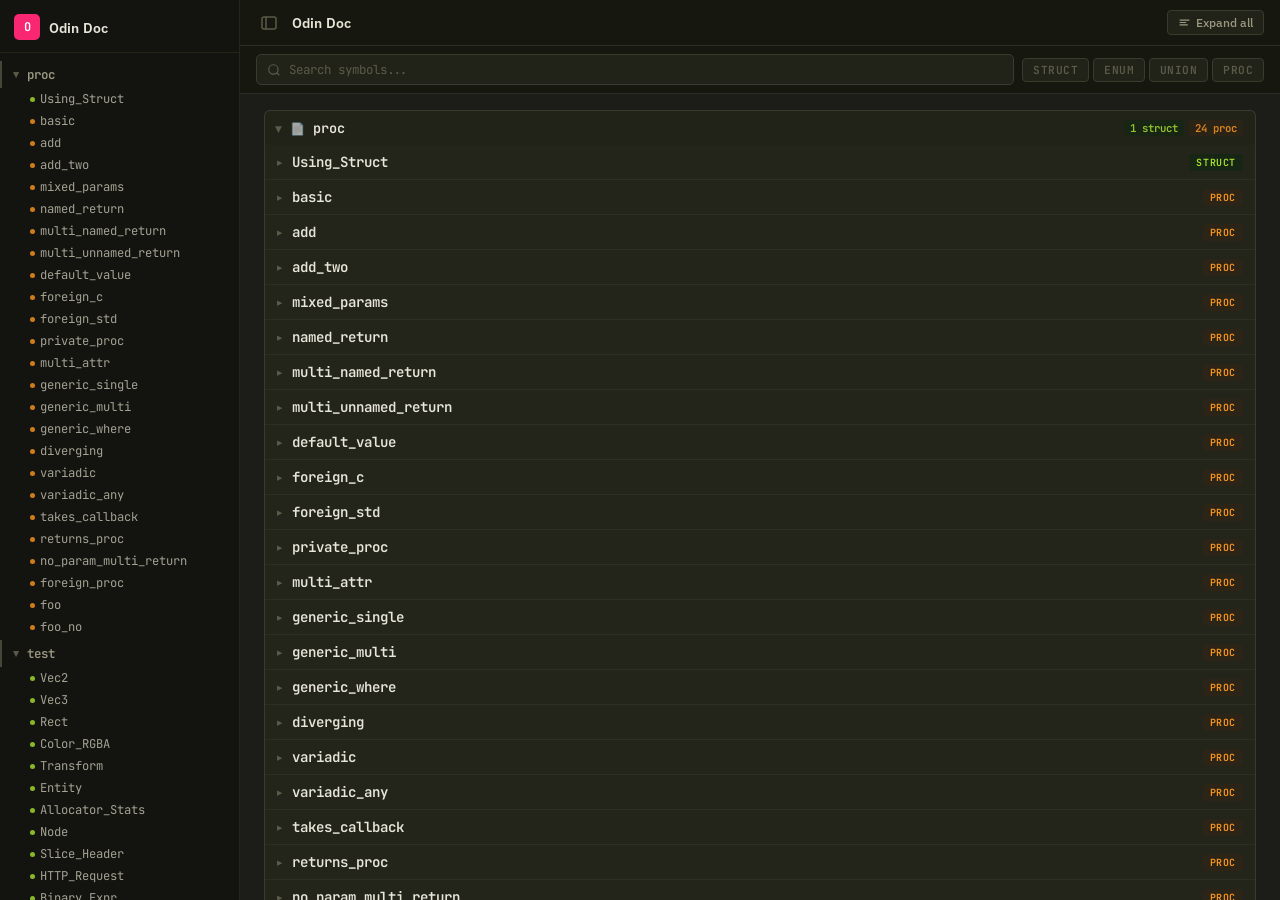
==== output.html @ 31a4be16 "major improvement" ====
<!DOCTYPE html>
<html lang="en">
<head>
<meta charset="UTF-8">
<meta name="viewport" content="width=device-width, initial-scale=1.0">
<title>Odin Doc</title>
<style>
@import url('https://fonts.googleapis.com/css2?family=JetBrains+Mono:wght@400;600&family=IBM+Plex+Sans:wght@400;500;600&display=swap');

:root {
  --bg:          #1c1d18;
  --bg2:         #16170f;
  --bg3:         #222318;
  --card:        #23241a;
  --card-hover:  #282920;
  --border:      #2e2f24;
  --border2:     #3a3b2e;
  --border3:     #454637;
  --text:        #e8e6d9;
  --text-dim:    #9a9880;
  --text-faint:  #5c5a48;
  --accent:      #f92672;
  --accent2:     #fd971f;

  --sb-bg:       #131410;
  --sb-border:   #252619;
  --sb-hover:    #1e1f16;
  --sb-text:     #c8c6b4;

  --file-line:   #3a3b2e;

  /* syntax */
  --kw:          #f92672;
  --ty:          #66d9ef;
  --bi:          #a6e22e;
  --num:         #ae81ff;
  --str:         #e6db74;
  --cm:          #6a6854;
  --br:          #c8c6b4;
  --op:          #6e6d5a;
  --ident:       #e8e6d9;

  /* badges */
  --proc-bg:     #2c2416;   --proc-fg:   #fd971f;
  --struct-bg:   #172514;   --struct-fg: #a6e22e;
  --enum-bg:     #121826;   --enum-fg:   #66d9ef;
  --union-bg:    #22132a;   --union-fg:  #ae81ff;
}

*, *::before, *::after { box-sizing: border-box; margin: 0; padding: 0; }
html, body { height: 100%; }

body {
  background: var(--bg);
  color: var(--text);
  font-family: 'IBM Plex Sans', system-ui, sans-serif;
  font-size: 14px; /* bumped from 13px */
  display: flex;
  overflow: hidden;
}

/* ════════════════════════════════════════
   SCROLLBAR
════════════════════════════════════════ */
::-webkit-scrollbar { width: 6px; height: 6px; }
::-webkit-scrollbar-track { background: transparent; }
::-webkit-scrollbar-thumb { background: var(--border3); border-radius: 3px; }
::-webkit-scrollbar-thumb:hover { background: var(--text-faint); }

/* ════════════════════════════════════════
   SIDEBAR
════════════════════════════════════════ */
#sidebar {
  width: 240px;
  min-width: 200px;
  background: var(--sb-bg);
  border-right: 1px solid var(--sb-border);
  display: flex;
  flex-direction: column;
  overflow: hidden;
  flex-shrink: 0;
  transition: width 0.18s ease, opacity 0.18s ease, min-width 0.18s ease;
}
#sidebar.hidden { width: 0; min-width: 0; opacity: 0; pointer-events: none; }

#sidebar-logo {
  padding: 14px 14px 12px;
  border-bottom: 1px solid var(--sb-border);
  display: flex;
  align-items: center;
  gap: 9px;
  flex-shrink: 0;
}
.logo-mark {
  width: 26px; height: 26px;
  background: var(--accent);
  border-radius: 5px;
  display: flex; align-items: center; justify-content: center;
  font-family: 'JetBrains Mono', monospace;
  font-size: 12px; font-weight: 600;
  color: #fff;
  flex-shrink: 0;
}
.logo-text {
  font-family: 'IBM Plex Sans', sans-serif;
  font-weight: 600;
  font-size: 0.9rem;
  color: var(--text);
  letter-spacing: 0.01em;
}

#sidebar-scroll { overflow-y: auto; flex: 1; padding: 8px 0 20px; }

/* sidebar file group */
.sb-file { margin-bottom: 2px; }
.sb-file-header {
  display: flex;
  align-items: center;
  gap: 6px;
  padding: 5px 10px 5px 12px;
  cursor: pointer;
  user-select: none;
  border-left: 2px solid transparent;
  transition: background 0.1s, border-color 0.1s;
}
.sb-file-header:hover { background: var(--sb-hover); }
.sb-file-header.open  { border-left-color: var(--border3); }

.sb-file-chevron {
  font-size: 8px;
  color: var(--text-faint);
  transition: transform 0.15s;
  flex-shrink: 0;
  margin-right: 1px;
}
.sb-file-header.open .sb-file-chevron { transform: rotate(90deg); }

.sb-file-name {
  font-family: 'JetBrains Mono', monospace;
  font-size: 0.78rem;
  color: var(--text-dim);
  font-weight: 600;
  flex: 1;
  overflow: hidden;
  text-overflow: ellipsis;
  white-space: nowrap;
}

.sb-file-items { display: none; }
.sb-file-items.open { display: block; }

.toc-link {
  display: flex;
  align-items: center;
  gap: 5px;
  padding: 3px 10px 3px 28px;
  font-family: 'JetBrains Mono', monospace;
  font-size: 0.76rem;
  color: var(--sb-text);
  text-decoration: none;
  border-left: 2px solid transparent;
  white-space: nowrap;
  overflow: hidden;
  text-overflow: ellipsis;
  transition: background 0.08s, color 0.08s, border-color 0.08s;
  opacity: 0.8;
}
.toc-link:hover  { background: var(--sb-hover); color: var(--text); opacity: 1; }
.toc-link.active {
  color: var(--text);
  border-left-color: var(--accent2);
  background: var(--sb-hover);
  opacity: 1;
}
.toc-name { flex: 1; overflow: hidden; text-overflow: ellipsis; }
.toc-dot {
  width: 5px; height: 5px;
  border-radius: 50%;
  flex-shrink: 0;
}
.toc-dot-proc   { background: var(--proc-fg); }
.toc-dot-struct { background: var(--struct-fg); }
.toc-dot-enum   { background: var(--enum-fg); }
.toc-dot-union  { background: var(--union-fg); }

/* ════════════════════════════════════════
   MAIN
════════════════════════════════════════ */
#main { flex: 1; display: flex; flex-direction: column; overflow: hidden; min-width: 0; }

/* top bar */
#topbar {
  padding: 0 16px;
  border-bottom: 1px solid var(--border);
  background: var(--bg2);
  display: flex;
  align-items: center;
  gap: 10px;
  height: 46px;
  flex-shrink: 0;
}

.icon-btn {
  background: none; border: none;
  color: var(--text-faint);
  cursor: pointer;
  padding: 5px;
  border-radius: 4px;
  display: flex; align-items: center; justify-content: center;
  transition: background 0.1s, color 0.1s;
}
.icon-btn:hover { background: var(--border); color: var(--text); }
.icon-btn svg { width: 16px; height: 16px; }

#topbar-title {
  font-family: 'IBM Plex Sans', sans-serif;
  font-weight: 600;
  font-size: 0.88rem;
  color: var(--text);
  letter-spacing: 0.01em;
}

#topbar-actions { margin-left: auto; display: flex; align-items: center; gap: 6px; }

#toggle-all-btn {
  background: var(--bg3);
  border: 1px solid var(--border2);
  border-radius: 4px;
  color: var(--text-dim);
  cursor: pointer;
  padding: 4px 10px;
  font-family: 'IBM Plex Sans', sans-serif;
  font-size: 0.75rem;
  font-weight: 500;
  display: flex;
  align-items: center;
  gap: 5px;
  transition: background 0.1s, color 0.1s, border-color 0.1s;
  white-space: nowrap;
}
#toggle-all-btn:hover { background: var(--border); color: var(--text); border-color: var(--border3); }
#toggle-all-btn svg { width: 13px; height: 13px; }

/* toolbar */
#toolbar {
  display: flex;
  align-items: center;
  gap: 8px;
  padding: 8px 16px;
  border-bottom: 1px solid var(--border);
  background: var(--bg2);
  flex-shrink: 0;
}

#search {
  flex: 1;
  background: var(--bg3);
  border: 1px solid var(--border2);
  border-radius: 5px;
  padding: 6px 12px 6px 32px;
  color: var(--text);
  outline: none;
  font-family: 'JetBrains Mono', monospace;
  font-size: 0.78rem;
  transition: border-color 0.15s, background 0.15s;
  min-width: 0;
  background-image: url("data:image/svg+xml,%3Csvg xmlns='http://www.w3.org/2000/svg' width='14' height='14' viewBox='0 0 24 24' fill='none' stroke='%235c5a48' stroke-width='2'%3E%3Ccircle cx='11' cy='11' r='8'/%3E%3Cpath d='m21 21-4.35-4.35'/%3E%3C/svg%3E");
  background-repeat: no-repeat;
  background-position: 10px center;
}
#search:focus { border-color: var(--accent); background-color: var(--card); }
#search::placeholder { color: var(--text-faint); }

#filter-bar { display: flex; gap: 4px; flex-shrink: 0; }

.filter-btn {
  background: var(--bg3);
  border: 1px solid var(--border2);
  border-radius: 4px;
  padding: 4px 10px;
  color: var(--text-faint);
  cursor: pointer;
  font-family: 'JetBrains Mono', monospace;
  font-size: 0.70rem;
  font-weight: 600;
  letter-spacing: 0.04em;
  transition: background 0.1s, color 0.1s, border-color 0.1s;
}
.filter-btn:hover { color: var(--text-dim); border-color: var(--border3); }
.filter-btn[data-kind="PROC"].on   { background: var(--proc-bg);   color: var(--proc-fg);   border-color: var(--proc-fg); }
.filter-btn[data-kind="STRUCT"].on { background: var(--struct-bg); color: var(--struct-fg); border-color: var(--struct-fg); }
.filter-btn[data-kind="ENUM"].on   { background: var(--enum-bg);   color: var(--enum-fg);   border-color: var(--enum-fg); }
.filter-btn[data-kind="UNION"].on  { background: var(--union-bg);  color: var(--union-fg);  border-color: var(--union-fg); }

/* ════════════════════════════════════════
   CONTENT AREA
════════════════════════════════════════ */
#api-root {
  overflow-y: auto;
  flex: 1;
  padding: 16px 24px 60px;
}

/* ── file group ── */
.file-group {
  margin-bottom: 10px; /* reduced from 28px */
}

.file-header {
  display: flex;
  align-items: center;
  gap: 8px;
  padding: 8px 12px 8px 10px;
  cursor: pointer;
  user-select: none;
  border-radius: 6px 6px 0 0;
  background: var(--bg3);
  border: 1px solid var(--border2);
  border-bottom: none;
  position: relative;
  transition: background 0.1s;
}
.file-header:hover { background: var(--card-hover); }

.file-group.collapsed .file-header {
  border-radius: 6px;
  border-bottom: 1px solid var(--border2);
}

.file-chevron {
  font-size: 9px;
  color: var(--text-faint);
  transition: transform 0.18s ease;
  flex-shrink: 0;
}
.file-group.collapsed .file-chevron { transform: rotate(-90deg); }

.file-icon {
  font-size: 12px;
  opacity: 0.6;
  flex-shrink: 0;
}

.file-name {
  font-family: 'JetBrains Mono', monospace;
  font-weight: 600;
  font-size: 0.85rem; /* slightly larger */
  color: var(--text);
  flex: 1;
}

.file-counts {
  display: flex;
  gap: 5px;
  flex-shrink: 0;
}
.file-counts span {
  font-family: 'JetBrains Mono', monospace;
  font-size: 0.67rem;
  font-weight: 600;
  padding: 1px 6px;
  border-radius: 3px;
  opacity: 0.85;
}
.fc-struct { background: var(--struct-bg); color: var(--struct-fg); }
.fc-enum   { background: var(--enum-bg);   color: var(--enum-fg); }
.fc-union  { background: var(--union-bg);  color: var(--union-fg); }
.fc-proc   { background: var(--proc-bg);   color: var(--proc-fg); }

.file-body {
  border: 1px solid var(--border2);
  border-top: none;
  border-radius: 0 0 6px 6px;
  overflow: hidden;
}
.file-group.collapsed .file-body { display: none; }

/* ── declaration cards ── */
details {
  background: var(--card);
  border-bottom: 1px solid var(--border);
  transition: background 0.1s;
}
details:last-child { border-bottom: none; }
details[open] { background: var(--card); }

summary {
  padding: 8px 12px;
  cursor: pointer;
  display: flex;
  align-items: center;
  gap: 8px;
  list-style: none;
  user-select: none;
  transition: background 0.08s;
}
summary::-webkit-details-marker { display: none; }
summary:hover { background: var(--card-hover); }

.chevron {
  font-size: 7px;
  color: var(--text-faint);
  transition: transform 0.15s ease;
  flex-shrink: 0;
  margin-right: 2px;
}
details[open] > summary .chevron { transform: rotate(90deg); }

.item-name {
  font-family: 'JetBrains Mono', monospace;
  font-weight: 600;
  font-size: 0.88rem; /* bumped from 0.84rem */
  color: var(--text);
}

.badge {
  margin-left: auto;
  font-family: 'JetBrains Mono', monospace;
  font-size: 0.62rem;
  font-weight: 600;
  padding: 2px 7px;
  border-radius: 3px;
  letter-spacing: 0.06em;
}
.badge-proc   { background: var(--proc-bg);   color: var(--proc-fg); }
.badge-struct { background: var(--struct-bg); color: var(--struct-fg); }
.badge-enum   { background: var(--enum-bg);   color: var(--enum-fg); }
.badge-union  { background: var(--union-bg);  color: var(--union-fg); }

/* ── meta bar ── */
.meta-bar {
  padding: 6px 12px;
  border-top: 1px solid var(--border);
  background: var(--bg2);
  font-family: 'JetBrains Mono', monospace;
  font-size: 0.74rem;
  color: var(--text-dim);
  display: flex;
  flex-wrap: wrap;
  gap: 5px;
  align-items: center;
}

.meta-tag {
  background: var(--bg3);
  border: 1px solid var(--border2);
  border-radius: 4px;
  padding: 2px 8px;
  display: inline-flex;
  gap: 4px;
  align-items: center;
}
.meta-tag .label { color: var(--text-faint); }
.meta-tag .val   { color: var(--text); }
.meta-tag .type  { color: var(--ty); }
.meta-tag .num   { color: var(--num); }
.meta-tag .attr  { color: var(--bi); }

/* ── code block ── */
/* No more .code-header strip — copy button lives inside .code-wrap */
.code-wrap {
  border-top: 1px solid var(--border);
  background: var(--bg2);
  position: relative;
}

/* copy button floats in the top-right of the code block */
.copy-btn {
  position: absolute;
  top: 7px;
  right: 10px;
  z-index: 2;
  background: var(--bg3);
  border: 1px solid var(--border2);
  color: var(--text-faint);
  cursor: pointer;
  padding: 4px 6px;
  border-radius: 4px;
  display: flex;
  align-items: center;
  justify-content: center;
  opacity: 0;
  transition: opacity 0.15s, background 0.1s, color 0.1s, border-color 0.1s;
  line-height: 0;
}
.copy-btn svg { width: 13px; height: 13px; stroke: currentColor; }
/* show on hover of the whole code-wrap */
.code-wrap:hover .copy-btn { opacity: 1; }
.copy-btn:hover { background: var(--border); color: var(--text); border-color: var(--border3); }
.copy-btn.copied { opacity: 1; color: var(--bi); border-color: var(--bi); background: var(--bg3); }
.copy-btn .check { display: none; }
.copy-btn.copied .copy-icon { display: none; }
.copy-btn.copied .check { display: block; }

pre {
  margin: 0;
  padding: 14px 18px;
  overflow-x: auto;
  tab-size: 4;
}

code {
  font-family: 'JetBrains Mono', 'Fira Code', 'Cascadia Code', monospace;
  font-size: 13.5px; /* bumped from 12.5px */
  line-height: 1.75;
  color: var(--ident);
  white-space: pre;
}

/* ── syntax classes ── */
.kw    { color: var(--kw);  font-weight: 600; }
.ty    { color: var(--ty);  }
.bi    { color: var(--bi);  }
.num   { color: var(--num); }
.str   { color: var(--str); }
.cm    { color: var(--cm);  font-style: italic; }
.br    { color: var(--br);  opacity: 0.7; }
.op    { color: var(--op);  }
.ident { color: var(--ident); }

/* ── flash animation ── */
@keyframes flash-in {
  0%   { box-shadow: inset 0 0 0 2px var(--accent); }
  100% { box-shadow: inset 0 0 0 2px transparent; }
}
details.flash { animation: flash-in 0.9s ease-out forwards; }

/* ── no results ── */
#no-results {
  display: none;
  text-align: center;
  padding: 5rem 2rem;
  color: var(--text-faint);
  font-size: 0.85rem;
}
#no-results svg { width: 32px; height: 32px; margin-bottom: 12px; opacity: 0.3; }
</style>
</head>
<body>

<!-- ══ SIDEBAR ══════════════════════════════════════════ -->
<aside id="sidebar">
  <div id="sidebar-logo">
    <div class="logo-mark">O</div>
    <span class="logo-text">Odin Doc</span>
  </div>
  <div id="sidebar-scroll"></div>
</aside>

<!-- ══ MAIN ═════════════════════════════════════════════ -->
<main id="main">
  <div id="topbar">
    <button class="icon-btn" onclick="toggleSidebar()" title="Toggle sidebar">
      <svg viewBox="0 0 16 16" fill="none" stroke="currentColor" stroke-width="1.5">
        <rect x="1" y="2" width="14" height="12" rx="2"/>
        <path d="M5 2v12"/>
      </svg>
    </button>
    <span id="topbar-title">Odin Doc</span>
    <div id="topbar-actions">
      <button id="toggle-all-btn" onclick="toggleAll()">
        <svg viewBox="0 0 16 16" fill="none" stroke="currentColor" stroke-width="1.5">
          <path d="M2 5h12M2 8h8M2 11h10"/>
        </svg>
        <span id="toggle-all-label">Expand all</span>
      </button>
    </div>
  </div>
  <div id="toolbar">
    <input type="text" id="search" placeholder="Search symbols..." autocomplete="off" spellcheck="false">
    <div id="filter-bar">
      <button class="filter-btn" data-kind="STRUCT" onclick="toggleKind(this)">STRUCT</button>
      <button class="filter-btn" data-kind="ENUM"   onclick="toggleKind(this)">ENUM</button>
      <button class="filter-btn" data-kind="UNION"  onclick="toggleKind(this)">UNION</button>
      <button class="filter-btn" data-kind="PROC"   onclick="toggleKind(this)">PROC</button>
    </div>
  </div>
  <div id="api-root">
<section class='file-group' data-file='proc'>
<div class='file-header' onclick='toggleFileGroup(this)'>
  <span class='file-chevron'>&#9660;</span>
  <span class='file-icon'>&#128196;</span>
  <span class='file-name'>proc</span>
  <span class='file-counts'><span class='fc-struct'>1 struct</span><span class='fc-proc'>24 proc</span></span></div>
<div class='file-body'>
<details id='Using_Struct'>
<summary><span class='chevron'>&#9654;</span><span class='item-name'>Using_Struct</span><span class='badge badge-struct'>STRUCT</span></summary>
<div class='code-wrap'><div class='code-header'><button class='copy-btn' onclick='copyCode(this)' title='Copy code'><svg class='copy-icon' viewBox='0 0 16 16' fill='none' stroke='currentColor' stroke-width='1.5'><rect x='5' y='5' width='9' height='9' rx='1.5'/><path d='M3 11V3a1 1 0 0 1 1-1h8'/></svg><svg class='check' viewBox='0 0 16 16' fill='none' stroke='currentColor' stroke-width='1.8'><path d='M3 8l3.5 3.5L13 5'/></svg></button></div><pre><code><span class='ty'>Using_Struct</span> <span class='op'>:</span><span class='op'>:</span> <span class='kw'>struct</span> <span class='br'>{</span>
	<span class='ident'>x</span><span class='op'>,</span> <span class='ident'>y</span><span class='op'>:</span> <span class='ty'>f32</span><span class='op'>,</span>
<span class='br'>}</span></code></pre></div>
</details>
<details id='basic'>
<summary><span class='chevron'>&#9654;</span><span class='item-name'>basic</span><span class='badge badge-proc'>PROC</span></summary>
<div class='meta-bar'>
</div>
<div class='code-wrap'><div class='code-header'><button class='copy-btn' onclick='copyCode(this)' title='Copy code'><svg class='copy-icon' viewBox='0 0 16 16' fill='none' stroke='currentColor' stroke-width='1.5'><rect x='5' y='5' width='9' height='9' rx='1.5'/><path d='M3 11V3a1 1 0 0 1 1-1h8'/></svg><svg class='check' viewBox='0 0 16 16' fill='none' stroke='currentColor' stroke-width='1.8'><path d='M3 8l3.5 3.5L13 5'/></svg></button></div><pre><code><span class='ident'>basic</span> <span class='op'>:</span><span class='op'>:</span> <span class='kw'>proc</span><span class='br'>(</span><span class='br'>)</span> <span class='br'>{</span>
	<span class='ident'>fmt</span><span class='op'>.</span><span class='ident'>println</span><span class='br'>(</span><span class='str'>&quot;basic&quot;</span><span class='br'>)</span>
<span class='br'>}</span></code></pre></div>
</details>
<details id='add'>
<summary><span class='chevron'>&#9654;</span><span class='item-name'>add</span><span class='badge badge-proc'>PROC</span></summary>
<div class='meta-bar'>
<span class='meta-tag'><span class='label'>param</span><span class='val'>x</span><span class='label'>:</span><span class='type'>int</span></span><span class='meta-tag'><span class='label'>returns</span><span class='type'>int</span></span></div>
<div class='code-wrap'><div class='code-header'><button class='copy-btn' onclick='copyCode(this)' title='Copy code'><svg class='copy-icon' viewBox='0 0 16 16' fill='none' stroke='currentColor' stroke-width='1.5'><rect x='5' y='5' width='9' height='9' rx='1.5'/><path d='M3 11V3a1 1 0 0 1 1-1h8'/></svg><svg class='check' viewBox='0 0 16 16' fill='none' stroke='currentColor' stroke-width='1.8'><path d='M3 8l3.5 3.5L13 5'/></svg></button></div><pre><code><span class='ident'>add</span> <span class='op'>:</span><span class='op'>:</span> <span class='kw'>proc</span><span class='br'>(</span><span class='ident'>x</span><span class='op'>:</span> <span class='ty'>int</span><span class='br'>)</span> <span class='op'>-&gt;</span> <span class='ty'>int</span> <span class='br'>{</span>
	<span class='kw'>return</span> <span class='ident'>x</span> <span class='op'>+</span> <span class='num'>1</span>
<span class='br'>}</span></code></pre></div>
</details>
<details id='add_two'>
<summary><span class='chevron'>&#9654;</span><span class='item-name'>add_two</span><span class='badge badge-proc'>PROC</span></summary>
<div class='meta-bar'>
<span class='meta-tag'><span class='label'>param</span><span class='val'>x</span><span class='label'>:</span><span class='type'>int</span></span><span class='meta-tag'><span class='label'>param</span><span class='val'>y</span><span class='label'>:</span><span class='type'>int</span></span><span class='meta-tag'><span class='label'>returns</span><span class='type'>int</span></span></div>
<div class='code-wrap'><div class='code-header'><button class='copy-btn' onclick='copyCode(this)' title='Copy code'><svg class='copy-icon' viewBox='0 0 16 16' fill='none' stroke='currentColor' stroke-width='1.5'><rect x='5' y='5' width='9' height='9' rx='1.5'/><path d='M3 11V3a1 1 0 0 1 1-1h8'/></svg><svg class='check' viewBox='0 0 16 16' fill='none' stroke='currentColor' stroke-width='1.8'><path d='M3 8l3.5 3.5L13 5'/></svg></button></div><pre><code><span class='ident'>add_two</span> <span class='op'>:</span><span class='op'>:</span> <span class='kw'>proc</span><span class='br'>(</span><span class='ident'>x</span><span class='op'>,</span> <span class='ident'>y</span><span class='op'>:</span> <span class='ty'>int</span><span class='br'>)</span> <span class='op'>-&gt;</span> <span class='ty'>int</span> <span class='br'>{</span>
	<span class='kw'>return</span> <span class='ident'>x</span> <span class='op'>+</span> <span class='ident'>y</span>
<span class='br'>}</span></code></pre></div>
</details>
<details id='mixed_params'>
<summary><span class='chevron'>&#9654;</span><span class='item-name'>mixed_params</span><span class='badge badge-proc'>PROC</span></summary>
<div class='meta-bar'>
<span class='meta-tag'><span class='label'>param</span><span class='val'>x</span><span class='label'>:</span><span class='type'>int</span></span><span class='meta-tag'><span class='label'>param</span><span class='val'>y</span><span class='label'>:</span><span class='type'>f32</span></span><span class='meta-tag'><span class='label'>param</span><span class='val'>z</span><span class='label'>:</span><span class='type'>string</span></span><span class='meta-tag'><span class='label'>returns</span><span class='type'>bool</span></span></div>
<div class='code-wrap'><div class='code-header'><button class='copy-btn' onclick='copyCode(this)' title='Copy code'><svg class='copy-icon' viewBox='0 0 16 16' fill='none' stroke='currentColor' stroke-width='1.5'><rect x='5' y='5' width='9' height='9' rx='1.5'/><path d='M3 11V3a1 1 0 0 1 1-1h8'/></svg><svg class='check' viewBox='0 0 16 16' fill='none' stroke='currentColor' stroke-width='1.8'><path d='M3 8l3.5 3.5L13 5'/></svg></button></div><pre><code><span class='ident'>mixed_params</span> <span class='op'>:</span><span class='op'>:</span> <span class='kw'>proc</span><span class='br'>(</span><span class='ident'>x</span><span class='op'>:</span> <span class='ty'>int</span><span class='op'>,</span> <span class='ident'>y</span><span class='op'>:</span> <span class='ty'>f32</span><span class='op'>,</span> <span class='ident'>z</span><span class='op'>:</span> <span class='ty'>string</span><span class='br'>)</span> <span class='op'>-&gt;</span> <span class='ty'>bool</span> <span class='br'>{</span>
	<span class='kw'>return</span> <span class='bi'>true</span>
<span class='br'>}</span></code></pre></div>
</details>
<details id='named_return'>
<summary><span class='chevron'>&#9654;</span><span class='item-name'>named_return</span><span class='badge badge-proc'>PROC</span></summary>
<div class='meta-bar'>
<span class='meta-tag'><span class='label'>param</span><span class='val'>x</span><span class='label'>:</span><span class='type'>int</span></span><span class='meta-tag'><span class='label'>returns</span><span class='val'>result</span><span class='label'>:</span><span class='type'>int</span></span></div>
<div class='code-wrap'><div class='code-header'><button class='copy-btn' onclick='copyCode(this)' title='Copy code'><svg class='copy-icon' viewBox='0 0 16 16' fill='none' stroke='currentColor' stroke-width='1.5'><rect x='5' y='5' width='9' height='9' rx='1.5'/><path d='M3 11V3a1 1 0 0 1 1-1h8'/></svg><svg class='check' viewBox='0 0 16 16' fill='none' stroke='currentColor' stroke-width='1.8'><path d='M3 8l3.5 3.5L13 5'/></svg></button></div><pre><code><span class='ident'>named_return</span> <span class='op'>:</span><span class='op'>:</span> <span class='kw'>proc</span><span class='br'>(</span><span class='ident'>x</span><span class='op'>:</span> <span class='ty'>int</span><span class='br'>)</span> <span class='op'>-&gt;</span> <span class='br'>(</span><span class='ident'>result</span><span class='op'>:</span> <span class='ty'>int</span><span class='br'>)</span> <span class='br'>{</span>
	<span class='ident'>result</span> <span class='op'>=</span> <span class='ident'>x</span> <span class='op'>*</span> <span class='num'>2</span>
	<span class='kw'>return</span>
<span class='br'>}</span></code></pre></div>
</details>
<details id='multi_named_return'>
<summary><span class='chevron'>&#9654;</span><span class='item-name'>multi_named_return</span><span class='badge badge-proc'>PROC</span></summary>
<div class='meta-bar'>
<span class='meta-tag'><span class='label'>param</span><span class='val'>x</span><span class='label'>:</span><span class='type'>int</span></span><span class='meta-tag'><span class='label'>returns</span><span class='val'>value</span><span class='label'>:</span><span class='type'>int</span></span><span class='meta-tag'><span class='label'>returns</span><span class='val'>ok</span><span class='label'>:</span><span class='type'>bool</span></span></div>
<div class='code-wrap'><div class='code-header'><button class='copy-btn' onclick='copyCode(this)' title='Copy code'><svg class='copy-icon' viewBox='0 0 16 16' fill='none' stroke='currentColor' stroke-width='1.5'><rect x='5' y='5' width='9' height='9' rx='1.5'/><path d='M3 11V3a1 1 0 0 1 1-1h8'/></svg><svg class='check' viewBox='0 0 16 16' fill='none' stroke='currentColor' stroke-width='1.8'><path d='M3 8l3.5 3.5L13 5'/></svg></button></div><pre><code><span class='ident'>multi_named_return</span> <span class='op'>:</span><span class='op'>:</span> <span class='kw'>proc</span><span class='br'>(</span><span class='ident'>x</span><span class='op'>:</span> <span class='ty'>int</span><span class='br'>)</span> <span class='op'>-&gt;</span> <span class='br'>(</span><span class='ident'>value</span><span class='op'>:</span> <span class='ty'>int</span><span class='op'>,</span> <span class='ident'>ok</span><span class='op'>:</span> <span class='ty'>bool</span><span class='br'>)</span> <span class='br'>{</span>
	<span class='kw'>return</span> <span class='ident'>x</span><span class='op'>,</span> <span class='bi'>true</span>
<span class='br'>}</span></code></pre></div>
</details>
<details id='multi_unnamed_return'>
<summary><span class='chevron'>&#9654;</span><span class='item-name'>multi_unnamed_return</span><span class='badge badge-proc'>PROC</span></summary>
<div class='meta-bar'>
<span class='meta-tag'><span class='label'>param</span><span class='val'>x</span><span class='label'>:</span><span class='type'>int</span></span><span class='meta-tag'><span class='label'>returns</span><span class='val'>_</span><span class='label'>:</span><span class='type'>int</span></span><span class='meta-tag'><span class='label'>returns</span><span class='val'>_</span><span class='label'>:</span><span class='type'>bool</span></span></div>
<div class='code-wrap'><div class='code-header'><button class='copy-btn' onclick='copyCode(this)' title='Copy code'><svg class='copy-icon' viewBox='0 0 16 16' fill='none' stroke='currentColor' stroke-width='1.5'><rect x='5' y='5' width='9' height='9' rx='1.5'/><path d='M3 11V3a1 1 0 0 1 1-1h8'/></svg><svg class='check' viewBox='0 0 16 16' fill='none' stroke='currentColor' stroke-width='1.8'><path d='M3 8l3.5 3.5L13 5'/></svg></button></div><pre><code><span class='ident'>multi_unnamed_return</span> <span class='op'>:</span><span class='op'>:</span> <span class='kw'>proc</span><span class='br'>(</span><span class='ident'>x</span><span class='op'>:</span> <span class='ty'>int</span><span class='br'>)</span> <span class='op'>-&gt;</span> <span class='br'>(</span><span class='ty'>int</span><span class='op'>,</span> <span class='ty'>bool</span><span class='br'>)</span> <span class='br'>{</span>
	<span class='kw'>return</span> <span class='ident'>x</span><span class='op'>,</span> <span class='bi'>true</span>
<span class='br'>}</span></code></pre></div>
</details>
<details id='default_value'>
<summary><span class='chevron'>&#9654;</span><span class='item-name'>default_value</span><span class='badge badge-proc'>PROC</span></summary>
<div class='meta-bar'>
<span class='meta-tag'><span class='label'>param</span><span class='val'>x</span><span class='label'>:</span><span class='type'>int</span><span class='label'> =</span><span class='num'>10</span></span><span class='meta-tag'><span class='label'>param</span><span class='val'>y</span><span class='label'>:</span><span class='type'>int</span><span class='label'> =</span><span class='num'>20</span></span><span class='meta-tag'><span class='label'>returns</span><span class='type'>int</span></span></div>
<div class='code-wrap'><div class='code-header'><button class='copy-btn' onclick='copyCode(this)' title='Copy code'><svg class='copy-icon' viewBox='0 0 16 16' fill='none' stroke='currentColor' stroke-width='1.5'><rect x='5' y='5' width='9' height='9' rx='1.5'/><path d='M3 11V3a1 1 0 0 1 1-1h8'/></svg><svg class='check' viewBox='0 0 16 16' fill='none' stroke='currentColor' stroke-width='1.8'><path d='M3 8l3.5 3.5L13 5'/></svg></button></div><pre><code><span class='ident'>default_value</span> <span class='op'>:</span><span class='op'>:</span> <span class='kw'>proc</span><span class='br'>(</span><span class='ident'>x</span><span class='op'>:</span> <span class='ty'>int</span> <span class='op'>=</span> <span class='num'>10</span><span class='op'>,</span> <span class='ident'>y</span><span class='op'>:</span> <span class='ty'>int</span> <span class='op'>=</span> <span class='num'>20</span><span class='br'>)</span> <span class='op'>-&gt;</span> <span class='ty'>int</span> <span class='br'>{</span>
	<span class='kw'>return</span> <span class='ident'>x</span> <span class='op'>+</span> <span class='ident'>y</span>
<span class='br'>}</span></code></pre></div>
</details>
<details id='foreign_c'>
<summary><span class='chevron'>&#9654;</span><span class='item-name'>foreign_c</span><span class='badge badge-proc'>PROC</span></summary>
<div class='meta-bar'>
<span class='meta-tag'><span class='label'>conv</span><span class='val'>"c"</span></span><span class='meta-tag'><span class='label'>param</span><span class='val'>x</span><span class='label'>:</span><span class='type'>i32</span></span><span class='meta-tag'><span class='label'>returns</span><span class='type'>i32</span></span></div>
<div class='code-wrap'><div class='code-header'><button class='copy-btn' onclick='copyCode(this)' title='Copy code'><svg class='copy-icon' viewBox='0 0 16 16' fill='none' stroke='currentColor' stroke-width='1.5'><rect x='5' y='5' width='9' height='9' rx='1.5'/><path d='M3 11V3a1 1 0 0 1 1-1h8'/></svg><svg class='check' viewBox='0 0 16 16' fill='none' stroke='currentColor' stroke-width='1.8'><path d='M3 8l3.5 3.5L13 5'/></svg></button></div><pre><code><span class='ident'>foreign_c</span> <span class='op'>:</span><span class='op'>:</span> <span class='kw'>proc</span> <span class='str'>&quot;c&quot;</span> <span class='br'>(</span><span class='ident'>x</span><span class='op'>:</span> <span class='ty'>i32</span><span class='br'>)</span> <span class='op'>-&gt;</span> <span class='ty'>i32</span> <span class='br'>{</span>
	<span class='kw'>return</span> <span class='ident'>x</span>
<span class='br'>}</span></code></pre></div>
</details>
<details id='foreign_std'>
<summary><span class='chevron'>&#9654;</span><span class='item-name'>foreign_std</span><span class='badge badge-proc'>PROC</span></summary>
<div class='meta-bar'>
<span class='meta-tag'><span class='label'>conv</span><span class='val'>"stdcall"</span></span><span class='meta-tag'><span class='label'>param</span><span class='val'>x</span><span class='label'>:</span><span class='type'>i32</span></span><span class='meta-tag'><span class='label'>returns</span><span class='type'>i32</span></span></div>
<div class='code-wrap'><div class='code-header'><button class='copy-btn' onclick='copyCode(this)' title='Copy code'><svg class='copy-icon' viewBox='0 0 16 16' fill='none' stroke='currentColor' stroke-width='1.5'><rect x='5' y='5' width='9' height='9' rx='1.5'/><path d='M3 11V3a1 1 0 0 1 1-1h8'/></svg><svg class='check' viewBox='0 0 16 16' fill='none' stroke='currentColor' stroke-width='1.8'><path d='M3 8l3.5 3.5L13 5'/></svg></button></div><pre><code><span class='ident'>foreign_std</span> <span class='op'>:</span><span class='op'>:</span> <span class='kw'>proc</span> <span class='str'>&quot;stdcall&quot;</span> <span class='br'>(</span><span class='ident'>x</span><span class='op'>:</span> <span class='ty'>i32</span><span class='br'>)</span> <span class='op'>-&gt;</span> <span class='ty'>i32</span> <span class='br'>{</span>
	<span class='kw'>return</span> <span class='ident'>x</span>
<span class='br'>}</span></code></pre></div>
</details>
<details id='private_proc'>
<summary><span class='chevron'>&#9654;</span><span class='item-name'>private_proc</span><span class='badge badge-proc'>PROC</span></summary>
<div class='meta-bar'>
</div>
<div class='code-wrap'><div class='code-header'><button class='copy-btn' onclick='copyCode(this)' title='Copy code'><svg class='copy-icon' viewBox='0 0 16 16' fill='none' stroke='currentColor' stroke-width='1.5'><rect x='5' y='5' width='9' height='9' rx='1.5'/><path d='M3 11V3a1 1 0 0 1 1-1h8'/></svg><svg class='check' viewBox='0 0 16 16' fill='none' stroke='currentColor' stroke-width='1.8'><path d='M3 8l3.5 3.5L13 5'/></svg></button></div><pre><code><span class='ident'>private_proc</span> <span class='op'>:</span><span class='op'>:</span> <span class='kw'>proc</span><span class='br'>(</span><span class='br'>)</span> <span class='br'>{</span>
	<span class='ident'>fmt</span><span class='op'>.</span><span class='ident'>println</span><span class='br'>(</span><span class='str'>&quot;private&quot;</span><span class='br'>)</span>
<span class='br'>}</span></code></pre></div>
</details>
<details id='multi_attr'>
<summary><span class='chevron'>&#9654;</span><span class='item-name'>multi_attr</span><span class='badge badge-proc'>PROC</span></summary>
<div class='meta-bar'>
<span class='meta-tag'><span class='attr'>@(export)</span></span><span class='meta-tag'><span class='attr'>@(private)</span></span></div>
<div class='code-wrap'><div class='code-header'><button class='copy-btn' onclick='copyCode(this)' title='Copy code'><svg class='copy-icon' viewBox='0 0 16 16' fill='none' stroke='currentColor' stroke-width='1.5'><rect x='5' y='5' width='9' height='9' rx='1.5'/><path d='M3 11V3a1 1 0 0 1 1-1h8'/></svg><svg class='check' viewBox='0 0 16 16' fill='none' stroke='currentColor' stroke-width='1.8'><path d='M3 8l3.5 3.5L13 5'/></svg></button></div><pre><code><span class='ident'>multi_attr</span> <span class='op'>:</span><span class='op'>:</span> <span class='kw'>proc</span><span class='br'>(</span><span class='br'>)</span> <span class='br'>{</span><span class='br'>}</span></code></pre></div>
</details>
<details id='generic_single'>
<summary><span class='chevron'>&#9654;</span><span class='item-name'>generic_single</span><span class='badge badge-proc'>PROC</span></summary>
<div class='meta-bar'>
<span class='meta-tag'><span class='attr'>generic</span></span><span class='meta-tag'><span class='label'>param</span><span class='val'>x</span><span class='label'>:</span><span class='type'>$T</span></span><span class='meta-tag'><span class='label'>returns</span><span class='type'>T</span></span></div>
<div class='code-wrap'><div class='code-header'><button class='copy-btn' onclick='copyCode(this)' title='Copy code'><svg class='copy-icon' viewBox='0 0 16 16' fill='none' stroke='currentColor' stroke-width='1.5'><rect x='5' y='5' width='9' height='9' rx='1.5'/><path d='M3 11V3a1 1 0 0 1 1-1h8'/></svg><svg class='check' viewBox='0 0 16 16' fill='none' stroke='currentColor' stroke-width='1.8'><path d='M3 8l3.5 3.5L13 5'/></svg></button></div><pre><code><span class='ident'>generic_single</span> <span class='op'>:</span><span class='op'>:</span> <span class='kw'>proc</span><span class='br'>(</span><span class='ident'>x</span><span class='op'>:</span> $<span class='ty'>T</span><span class='br'>)</span> <span class='op'>-&gt;</span> <span class='ty'>T</span> <span class='br'>{</span>
	<span class='kw'>return</span> <span class='ident'>x</span>
<span class='br'>}</span></code></pre></div>
</details>
<details id='generic_multi'>
<summary><span class='chevron'>&#9654;</span><span class='item-name'>generic_multi</span><span class='badge badge-proc'>PROC</span></summary>
<div class='meta-bar'>
<span class='meta-tag'><span class='attr'>generic</span></span><span class='meta-tag'><span class='label'>param</span><span class='val'>x</span><span class='label'>:</span><span class='type'>$T</span></span><span class='meta-tag'><span class='label'>param</span><span class='val'>y</span><span class='label'>:</span><span class='type'>$U</span></span><span class='meta-tag'><span class='label'>returns</span><span class='type'>T</span></span></div>
<div class='code-wrap'><div class='code-header'><button class='copy-btn' onclick='copyCode(this)' title='Copy code'><svg class='copy-icon' viewBox='0 0 16 16' fill='none' stroke='currentColor' stroke-width='1.5'><rect x='5' y='5' width='9' height='9' rx='1.5'/><path d='M3 11V3a1 1 0 0 1 1-1h8'/></svg><svg class='check' viewBox='0 0 16 16' fill='none' stroke='currentColor' stroke-width='1.8'><path d='M3 8l3.5 3.5L13 5'/></svg></button></div><pre><code><span class='ident'>generic_multi</span> <span class='op'>:</span><span class='op'>:</span> <span class='kw'>proc</span><span class='br'>(</span><span class='ident'>x</span><span class='op'>:</span> $<span class='ty'>T</span><span class='op'>,</span> <span class='ident'>y</span><span class='op'>:</span> $<span class='ty'>U</span><span class='br'>)</span> <span class='op'>-&gt;</span> <span class='ty'>T</span> <span class='br'>{</span>
	<span class='kw'>return</span> <span class='ident'>x</span>
<span class='br'>}</span></code></pre></div>
</details>
<details id='generic_where'>
<summary><span class='chevron'>&#9654;</span><span class='item-name'>generic_where</span><span class='badge badge-proc'>PROC</span></summary>
<div class='meta-bar'>
<span class='meta-tag'><span class='attr'>generic</span></span><span class='meta-tag'><span class='label'>param</span><span class='val'>x</span><span class='label'>:</span><span class='type'>$T</span></span><span class='meta-tag'><span class='label'>returns</span><span class='type'>T</span></span></div>
<div class='code-wrap'><div class='code-header'><button class='copy-btn' onclick='copyCode(this)' title='Copy code'><svg class='copy-icon' viewBox='0 0 16 16' fill='none' stroke='currentColor' stroke-width='1.5'><rect x='5' y='5' width='9' height='9' rx='1.5'/><path d='M3 11V3a1 1 0 0 1 1-1h8'/></svg><svg class='check' viewBox='0 0 16 16' fill='none' stroke='currentColor' stroke-width='1.8'><path d='M3 8l3.5 3.5L13 5'/></svg></button></div><pre><code><span class='ident'>generic_where</span> <span class='op'>:</span><span class='op'>:</span> <span class='kw'>proc</span><span class='br'>(</span><span class='ident'>x</span><span class='op'>:</span> $<span class='ty'>T</span><span class='br'>)</span> <span class='op'>-&gt;</span> <span class='ty'>T</span> <span class='kw'>where</span> <span class='ident'>intrinsics</span><span class='op'>.</span><span class='ident'>type_is_integer</span><span class='br'>(</span><span class='ty'>T</span><span class='br'>)</span> <span class='br'>{</span>
	<span class='kw'>return</span> <span class='ident'>x</span> <span class='op'>+</span> <span class='num'>1</span>
<span class='br'>}</span></code></pre></div>
</details>
<details id='diverging'>
<summary><span class='chevron'>&#9654;</span><span class='item-name'>diverging</span><span class='badge badge-proc'>PROC</span></summary>
<div class='meta-bar'>
<span class='meta-tag'><span class='attr'>diverging</span></span></div>
<div class='code-wrap'><div class='code-header'><button class='copy-btn' onclick='copyCode(this)' title='Copy code'><svg class='copy-icon' viewBox='0 0 16 16' fill='none' stroke='currentColor' stroke-width='1.5'><rect x='5' y='5' width='9' height='9' rx='1.5'/><path d='M3 11V3a1 1 0 0 1 1-1h8'/></svg><svg class='check' viewBox='0 0 16 16' fill='none' stroke='currentColor' stroke-width='1.8'><path d='M3 8l3.5 3.5L13 5'/></svg></button></div><pre><code><span class='ident'>diverging</span> <span class='op'>:</span><span class='op'>:</span> <span class='kw'>proc</span><span class='br'>(</span><span class='br'>)</span> <span class='op'>-&gt;</span> <span class='op'>!</span> <span class='br'>{</span>
	<span class='kw'>for</span> <span class='br'>{</span><span class='br'>}</span>
<span class='br'>}</span></code></pre></div>
</details>
<details id='variadic'>
<summary><span class='chevron'>&#9654;</span><span class='item-name'>variadic</span><span class='badge badge-proc'>PROC</span></summary>
<div class='meta-bar'>
<span class='meta-tag'><span class='label'>param</span><span class='val'>args</span><span class='label'>:</span><span class='type'>int</span></span><span class='meta-tag'><span class='label'>returns</span><span class='type'>int</span></span></div>
<div class='code-wrap'><div class='code-header'><button class='copy-btn' onclick='copyCode(this)' title='Copy code'><svg class='copy-icon' viewBox='0 0 16 16' fill='none' stroke='currentColor' stroke-width='1.5'><rect x='5' y='5' width='9' height='9' rx='1.5'/><path d='M3 11V3a1 1 0 0 1 1-1h8'/></svg><svg class='check' viewBox='0 0 16 16' fill='none' stroke='currentColor' stroke-width='1.8'><path d='M3 8l3.5 3.5L13 5'/></svg></button></div><pre><code><span class='ident'>variadic</span> <span class='op'>:</span><span class='op'>:</span> <span class='kw'>proc</span><span class='br'>(</span><span class='ident'>args</span><span class='op'>:</span> <span class='op'>..</span><span class='ty'>int</span><span class='br'>)</span> <span class='op'>-&gt;</span> <span class='ty'>int</span> <span class='br'>{</span>
	<span class='ident'>total</span> <span class='op'>:</span><span class='op'>=</span> <span class='num'>0</span>
	<span class='kw'>for</span> <span class='ident'>a</span> <span class='kw'>in</span> <span class='ident'>args</span> <span class='kw'>do</span> <span class='ident'>total</span> <span class='op'>+=</span> <span class='ident'>a</span>
	<span class='kw'>return</span> <span class='ident'>total</span>
<span class='br'>}</span></code></pre></div>
</details>
<details id='variadic_any'>
<summary><span class='chevron'>&#9654;</span><span class='item-name'>variadic_any</span><span class='badge badge-proc'>PROC</span></summary>
<div class='meta-bar'>
<span class='meta-tag'><span class='label'>param</span><span class='val'>args</span><span class='label'>:</span><span class='type'>any</span></span></div>
<div class='code-wrap'><div class='code-header'><button class='copy-btn' onclick='copyCode(this)' title='Copy code'><svg class='copy-icon' viewBox='0 0 16 16' fill='none' stroke='currentColor' stroke-width='1.5'><rect x='5' y='5' width='9' height='9' rx='1.5'/><path d='M3 11V3a1 1 0 0 1 1-1h8'/></svg><svg class='check' viewBox='0 0 16 16' fill='none' stroke='currentColor' stroke-width='1.8'><path d='M3 8l3.5 3.5L13 5'/></svg></button></div><pre><code><span class='ident'>variadic_any</span> <span class='op'>:</span><span class='op'>:</span> <span class='kw'>proc</span><span class='br'>(</span><span class='ident'>args</span><span class='op'>:</span> <span class='op'>..</span><span class='ty'>any</span><span class='br'>)</span> <span class='br'>{</span>
	<span class='ident'>fmt</span><span class='op'>.</span><span class='ident'>println</span><span class='br'>(</span><span class='ident'>args</span><span class='br'>)</span>
<span class='br'>}</span></code></pre></div>
</details>
<details id='takes_callback'>
<summary><span class='chevron'>&#9654;</span><span class='item-name'>takes_callback</span><span class='badge badge-proc'>PROC</span></summary>
<div class='meta-bar'>
<span class='meta-tag'><span class='label'>param</span><span class='val'>cb</span><span class='label'>:</span><span class='type'>proc(dt: f32)</span></span><span class='meta-tag'><span class='label'>param</span><span class='val'>dt</span><span class='label'>:</span><span class='type'>f32</span></span></div>
<div class='code-wrap'><div class='code-header'><button class='copy-btn' onclick='copyCode(this)' title='Copy code'><svg class='copy-icon' viewBox='0 0 16 16' fill='none' stroke='currentColor' stroke-width='1.5'><rect x='5' y='5' width='9' height='9' rx='1.5'/><path d='M3 11V3a1 1 0 0 1 1-1h8'/></svg><svg class='check' viewBox='0 0 16 16' fill='none' stroke='currentColor' stroke-width='1.8'><path d='M3 8l3.5 3.5L13 5'/></svg></button></div><pre><code><span class='ident'>takes_callback</span> <span class='op'>:</span><span class='op'>:</span> <span class='kw'>proc</span><span class='br'>(</span><span class='ident'>cb</span><span class='op'>:</span> <span class='kw'>proc</span><span class='br'>(</span><span class='ident'>dt</span><span class='op'>:</span> <span class='ty'>f32</span><span class='br'>)</span><span class='op'>,</span> <span class='ident'>dt</span><span class='op'>:</span> <span class='ty'>f32</span><span class='br'>)</span> <span class='br'>{</span>
	<span class='ident'>cb</span><span class='br'>(</span><span class='ident'>dt</span><span class='br'>)</span>
<span class='br'>}</span></code></pre></div>
</details>
<details id='returns_proc'>
<summary><span class='chevron'>&#9654;</span><span class='item-name'>returns_proc</span><span class='badge badge-proc'>PROC</span></summary>
<div class='meta-bar'>
<span class='meta-tag'><span class='label'>returns</span><span class='type'>proc(_: int) -> int</span></span></div>
<div class='code-wrap'><div class='code-header'><button class='copy-btn' onclick='copyCode(this)' title='Copy code'><svg class='copy-icon' viewBox='0 0 16 16' fill='none' stroke='currentColor' stroke-width='1.5'><rect x='5' y='5' width='9' height='9' rx='1.5'/><path d='M3 11V3a1 1 0 0 1 1-1h8'/></svg><svg class='check' viewBox='0 0 16 16' fill='none' stroke='currentColor' stroke-width='1.8'><path d='M3 8l3.5 3.5L13 5'/></svg></button></div><pre><code><span class='ident'>returns_proc</span> <span class='op'>:</span><span class='op'>:</span> <span class='kw'>proc</span><span class='br'>(</span><span class='br'>)</span> <span class='op'>-&gt;</span> <span class='kw'>proc</span><span class='br'>(</span><span class='ident'>_</span><span class='op'>:</span> <span class='ty'>int</span><span class='br'>)</span> <span class='op'>-&gt;</span> <span class='ty'>int</span> <span class='br'>{</span>
	<span class='kw'>return</span> <span class='kw'>proc</span><span class='br'>(</span><span class='ident'>x</span><span class='op'>:</span> <span class='ty'>int</span><span class='br'>)</span> <span class='op'>-&gt;</span> <span class='ty'>int</span> <span class='br'>{</span><span class='kw'>return</span> <span class='ident'>x</span><span class='br'>}</span>
<span class='br'>}</span></code></pre></div>
</details>
<details id='no_param_multi_return'>
<summary><span class='chevron'>&#9654;</span><span class='item-name'>no_param_multi_return</span><span class='badge badge-proc'>PROC</span></summary>
<div class='meta-bar'>
<span class='meta-tag'><span class='label'>returns</span><span class='val'>_</span><span class='label'>:</span><span class='type'>int</span></span><span class='meta-tag'><span class='label'>returns</span><span class='val'>_</span><span class='label'>:</span><span class='type'>string</span></span><span class='meta-tag'><span class='label'>returns</span><span class='val'>_</span><span class='label'>:</span><span class='type'>bool</span></span></div>
<div class='code-wrap'><div class='code-header'><button class='copy-btn' onclick='copyCode(this)' title='Copy code'><svg class='copy-icon' viewBox='0 0 16 16' fill='none' stroke='currentColor' stroke-width='1.5'><rect x='5' y='5' width='9' height='9' rx='1.5'/><path d='M3 11V3a1 1 0 0 1 1-1h8'/></svg><svg class='check' viewBox='0 0 16 16' fill='none' stroke='currentColor' stroke-width='1.8'><path d='M3 8l3.5 3.5L13 5'/></svg></button></div><pre><code><span class='ident'>no_param_multi_return</span> <span class='op'>:</span><span class='op'>:</span> <span class='kw'>proc</span><span class='br'>(</span><span class='br'>)</span> <span class='op'>-&gt;</span> <span class='br'>(</span><span class='ty'>int</span><span class='op'>,</span> <span class='ty'>string</span><span class='op'>,</span> <span class='ty'>bool</span><span class='br'>)</span> <span class='br'>{</span>
	<span class='kw'>return</span> <span class='num'>1</span><span class='op'>,</span> <span class='str'>&quot;hello&quot;</span><span class='op'>,</span> <span class='bi'>true</span>
<span class='br'>}</span></code></pre></div>
</details>
<details id='foreign_proc'>
<summary><span class='chevron'>&#9654;</span><span class='item-name'>foreign_proc</span><span class='badge badge-proc'>PROC</span></summary>
<div class='meta-bar'>
<span class='meta-tag'><span class='label'>conv</span><span class='val'>"c"</span></span><span class='meta-tag'><span class='label'>param</span><span class='val'>x</span><span class='label'>:</span><span class='type'>i32</span></span><span class='meta-tag'><span class='label'>returns</span><span class='type'>i32</span></span></div>
<div class='code-wrap'><div class='code-header'><button class='copy-btn' onclick='copyCode(this)' title='Copy code'><svg class='copy-icon' viewBox='0 0 16 16' fill='none' stroke='currentColor' stroke-width='1.5'><rect x='5' y='5' width='9' height='9' rx='1.5'/><path d='M3 11V3a1 1 0 0 1 1-1h8'/></svg><svg class='check' viewBox='0 0 16 16' fill='none' stroke='currentColor' stroke-width='1.8'><path d='M3 8l3.5 3.5L13 5'/></svg></button></div><pre><code><span class='ident'>foreign_proc</span> <span class='op'>:</span><span class='op'>:</span> <span class='kw'>proc</span> <span class='str'>&quot;c&quot;</span> <span class='br'>(</span><span class='ident'>x</span><span class='op'>:</span> <span class='ty'>i32</span><span class='br'>)</span> <span class='op'>-&gt;</span> <span class='ty'>i32</span> <span class='br'>{</span>
	<span class='kw'>return</span> <span class='ident'>x</span> <span class='op'>*</span> <span class='num'>2</span>
<span class='br'>}</span></code></pre></div>
</details>
<details id='foo'>
<summary><span class='chevron'>&#9654;</span><span class='item-name'>foo</span><span class='badge badge-proc'>PROC</span></summary>
<div class='meta-bar'>
<span class='meta-tag'><span class='attr'>force_inline</span></span></div>
<div class='code-wrap'><div class='code-header'><button class='copy-btn' onclick='copyCode(this)' title='Copy code'><svg class='copy-icon' viewBox='0 0 16 16' fill='none' stroke='currentColor' stroke-width='1.5'><rect x='5' y='5' width='9' height='9' rx='1.5'/><path d='M3 11V3a1 1 0 0 1 1-1h8'/></svg><svg class='check' viewBox='0 0 16 16' fill='none' stroke='currentColor' stroke-width='1.8'><path d='M3 8l3.5 3.5L13 5'/></svg></button></div><pre><code><span class='ident'>foo</span> <span class='op'>:</span><span class='op'>:</span> <span class='op'>#</span><span class='ident'>force_inline</span> <span class='kw'>proc</span><span class='br'>(</span><span class='br'>)</span> <span class='br'>{</span>
	<span class='ident'>fmt</span><span class='op'>.</span><span class='ident'>println</span><span class='br'>(</span><span class='str'>&quot;inlined&quot;</span><span class='br'>)</span>
<span class='br'>}</span></code></pre></div>
</details>
<details id='foo_no'>
<summary><span class='chevron'>&#9654;</span><span class='item-name'>foo_no</span><span class='badge badge-proc'>PROC</span></summary>
<div class='meta-bar'>
<span class='meta-tag'><span class='attr'>force_no_inline</span></span></div>
<div class='code-wrap'><div class='code-header'><button class='copy-btn' onclick='copyCode(this)' title='Copy code'><svg class='copy-icon' viewBox='0 0 16 16' fill='none' stroke='currentColor' stroke-width='1.5'><rect x='5' y='5' width='9' height='9' rx='1.5'/><path d='M3 11V3a1 1 0 0 1 1-1h8'/></svg><svg class='check' viewBox='0 0 16 16' fill='none' stroke='currentColor' stroke-width='1.8'><path d='M3 8l3.5 3.5L13 5'/></svg></button></div><pre><code><span class='ident'>foo_no</span> <span class='op'>:</span><span class='op'>:</span> <span class='op'>#</span><span class='ident'>force_no_inline</span> <span class='kw'>proc</span><span class='br'>(</span><span class='br'>)</span> <span class='br'>{</span>
	<span class='ident'>fmt</span><span class='op'>.</span><span class='ident'>println</span><span class='br'>(</span><span class='str'>&quot;no inlined&quot;</span><span class='br'>)</span>
<span class='br'>}</span></code></pre></div>
</details>
</div></section>
<section class='file-group' data-file='test'>
<div class='file-header' onclick='toggleFileGroup(this)'>
  <span class='file-chevron'>&#9660;</span>
  <span class='file-icon'>&#128196;</span>
  <span class='file-name'>test</span>
  <span class='file-counts'><span class='fc-struct'>16 struct</span><span class='fc-enum'>4 enum</span><span class='fc-union'>5 union</span><span class='fc-proc'>6 proc</span></span></div>
<div class='file-body'>
<details id='Vec2'>
<summary><span class='chevron'>&#9654;</span><span class='item-name'>Vec2</span><span class='badge badge-struct'>STRUCT</span></summary>
<div class='code-wrap'><div class='code-header'><button class='copy-btn' onclick='copyCode(this)' title='Copy code'><svg class='copy-icon' viewBox='0 0 16 16' fill='none' stroke='currentColor' stroke-width='1.5'><rect x='5' y='5' width='9' height='9' rx='1.5'/><path d='M3 11V3a1 1 0 0 1 1-1h8'/></svg><svg class='check' viewBox='0 0 16 16' fill='none' stroke='currentColor' stroke-width='1.8'><path d='M3 8l3.5 3.5L13 5'/></svg></button></div><pre><code><span class='ty'>Vec2</span> <span class='op'>:</span><span class='op'>:</span> <span class='kw'>struct</span> <span class='br'>{</span>
	<span class='ident'>x</span><span class='op'>:</span> <span class='ty'>f32</span><span class='op'>,</span>
	<span class='ident'>y</span><span class='op'>:</span> <span class='ty'>f32</span><span class='op'>,</span>
<span class='br'>}</span></code></pre></div>
</details>
<details id='Vec3'>
<summary><span class='chevron'>&#9654;</span><span class='item-name'>Vec3</span><span class='badge badge-struct'>STRUCT</span></summary>
<div class='code-wrap'><div class='code-header'><button class='copy-btn' onclick='copyCode(this)' title='Copy code'><svg class='copy-icon' viewBox='0 0 16 16' fill='none' stroke='currentColor' stroke-width='1.5'><rect x='5' y='5' width='9' height='9' rx='1.5'/><path d='M3 11V3a1 1 0 0 1 1-1h8'/></svg><svg class='check' viewBox='0 0 16 16' fill='none' stroke='currentColor' stroke-width='1.8'><path d='M3 8l3.5 3.5L13 5'/></svg></button></div><pre><code><span class='ty'>Vec3</span> <span class='op'>:</span><span class='op'>:</span> <span class='kw'>struct</span> <span class='br'>{</span>
	<span class='ident'>x</span><span class='op'>:</span> <span class='ty'>f32</span><span class='op'>,</span>
	<span class='ident'>y</span><span class='op'>:</span> <span class='ty'>f32</span><span class='op'>,</span>
	<span class='ident'>z</span><span class='op'>:</span> <span class='ty'>f32</span><span class='op'>,</span>
<span class='br'>}</span></code></pre></div>
</details>
<details id='Rect'>
<summary><span class='chevron'>&#9654;</span><span class='item-name'>Rect</span><span class='badge badge-struct'>STRUCT</span></summary>
<div class='code-wrap'><div class='code-header'><button class='copy-btn' onclick='copyCode(this)' title='Copy code'><svg class='copy-icon' viewBox='0 0 16 16' fill='none' stroke='currentColor' stroke-width='1.5'><rect x='5' y='5' width='9' height='9' rx='1.5'/><path d='M3 11V3a1 1 0 0 1 1-1h8'/></svg><svg class='check' viewBox='0 0 16 16' fill='none' stroke='currentColor' stroke-width='1.8'><path d='M3 8l3.5 3.5L13 5'/></svg></button></div><pre><code><span class='ty'>Rect</span> <span class='op'>:</span><span class='op'>:</span> <span class='kw'>struct</span> <span class='br'>{</span>
	<span class='ident'>x</span><span class='op'>:</span>      <span class='ty'>f32</span><span class='op'>,</span>
	<span class='ident'>y</span><span class='op'>:</span>      <span class='ty'>f32</span><span class='op'>,</span>
	<span class='ident'>width</span><span class='op'>:</span>  <span class='ty'>f32</span><span class='op'>,</span>
	<span class='ident'>height</span><span class='op'>:</span> <span class='ty'>f32</span><span class='op'>,</span>
<span class='br'>}</span></code></pre></div>
</details>
<details id='Color_RGBA'>
<summary><span class='chevron'>&#9654;</span><span class='item-name'>Color_RGBA</span><span class='badge badge-struct'>STRUCT</span></summary>
<div class='code-wrap'><div class='code-header'><button class='copy-btn' onclick='copyCode(this)' title='Copy code'><svg class='copy-icon' viewBox='0 0 16 16' fill='none' stroke='currentColor' stroke-width='1.5'><rect x='5' y='5' width='9' height='9' rx='1.5'/><path d='M3 11V3a1 1 0 0 1 1-1h8'/></svg><svg class='check' viewBox='0 0 16 16' fill='none' stroke='currentColor' stroke-width='1.8'><path d='M3 8l3.5 3.5L13 5'/></svg></button></div><pre><code><span class='ty'>Color_RGBA</span> <span class='op'>:</span><span class='op'>:</span> <span class='kw'>struct</span> <span class='br'>{</span>
	<span class='ident'>r</span><span class='op'>:</span> <span class='ty'>u8</span><span class='op'>,</span>
	<span class='ident'>g</span><span class='op'>:</span> <span class='ty'>u8</span><span class='op'>,</span>
	<span class='ident'>b</span><span class='op'>:</span> <span class='ty'>u8</span><span class='op'>,</span>
	<span class='ident'>a</span><span class='op'>:</span> <span class='ty'>u8</span><span class='op'>,</span>
<span class='br'>}</span></code></pre></div>
</details>
<details id='Transform'>
<summary><span class='chevron'>&#9654;</span><span class='item-name'>Transform</span><span class='badge badge-struct'>STRUCT</span></summary>
<div class='code-wrap'><div class='code-header'><button class='copy-btn' onclick='copyCode(this)' title='Copy code'><svg class='copy-icon' viewBox='0 0 16 16' fill='none' stroke='currentColor' stroke-width='1.5'><rect x='5' y='5' width='9' height='9' rx='1.5'/><path d='M3 11V3a1 1 0 0 1 1-1h8'/></svg><svg class='check' viewBox='0 0 16 16' fill='none' stroke='currentColor' stroke-width='1.8'><path d='M3 8l3.5 3.5L13 5'/></svg></button></div><pre><code><span class='ty'>Transform</span> <span class='op'>:</span><span class='op'>:</span> <span class='kw'>struct</span> <span class='br'>{</span>
	<span class='ident'>position</span><span class='op'>:</span> <span class='ty'>Vec3</span><span class='op'>,</span>
	<span class='ident'>rotation</span><span class='op'>:</span> <span class='ty'>Vec3</span><span class='op'>,</span>
	<span class='ident'>scale</span><span class='op'>:</span>    <span class='ty'>Vec3</span><span class='op'>,</span>
<span class='br'>}</span></code></pre></div>
</details>
<details id='Entity'>
<summary><span class='chevron'>&#9654;</span><span class='item-name'>Entity</span><span class='badge badge-struct'>STRUCT</span></summary>
<div class='code-wrap'><div class='code-header'><button class='copy-btn' onclick='copyCode(this)' title='Copy code'><svg class='copy-icon' viewBox='0 0 16 16' fill='none' stroke='currentColor' stroke-width='1.5'><rect x='5' y='5' width='9' height='9' rx='1.5'/><path d='M3 11V3a1 1 0 0 1 1-1h8'/></svg><svg class='check' viewBox='0 0 16 16' fill='none' stroke='currentColor' stroke-width='1.8'><path d='M3 8l3.5 3.5L13 5'/></svg></button></div><pre><code><span class='ty'>Entity</span> <span class='op'>:</span><span class='op'>:</span> <span class='kw'>struct</span> <span class='br'>{</span>
	<span class='ident'>id</span><span class='op'>:</span>        <span class='ty'>u64</span><span class='op'>,</span>
	<span class='ident'>name</span><span class='op'>:</span>      <span class='ty'>string</span><span class='op'>,</span>
	<span class='ident'>transform</span><span class='op'>:</span> <span class='ty'>Transform</span><span class='op'>,</span>
	<span class='ident'>active</span><span class='op'>:</span>    <span class='ty'>bool</span><span class='op'>,</span>
	<span class='ident'>tag</span><span class='op'>:</span>       <span class='ty'>u32</span><span class='op'>,</span>
<span class='br'>}</span></code></pre></div>
</details>
<details id='Allocator_Stats'>
<summary><span class='chevron'>&#9654;</span><span class='item-name'>Allocator_Stats</span><span class='badge badge-struct'>STRUCT</span></summary>
<div class='code-wrap'><div class='code-header'><button class='copy-btn' onclick='copyCode(this)' title='Copy code'><svg class='copy-icon' viewBox='0 0 16 16' fill='none' stroke='currentColor' stroke-width='1.5'><rect x='5' y='5' width='9' height='9' rx='1.5'/><path d='M3 11V3a1 1 0 0 1 1-1h8'/></svg><svg class='check' viewBox='0 0 16 16' fill='none' stroke='currentColor' stroke-width='1.8'><path d='M3 8l3.5 3.5L13 5'/></svg></button></div><pre><code><span class='ty'>Allocator_Stats</span> <span class='op'>:</span><span class='op'>:</span> <span class='kw'>struct</span> <span class='op'>#</span><span class='ident'>packed</span> <span class='br'>{</span>
	<span class='ident'>total_allocated</span><span class='op'>:</span>  <span class='ty'>int</span><span class='op'>,</span>
	<span class='ident'>total_freed</span><span class='op'>:</span>      <span class='ty'>int</span><span class='op'>,</span>
	<span class='ident'>current_usage</span><span class='op'>:</span>    <span class='ty'>int</span><span class='op'>,</span>
	<span class='ident'>peak_usage</span><span class='op'>:</span>       <span class='ty'>int</span><span class='op'>,</span>
	<span class='ident'>allocation_count</span><span class='op'>:</span> <span class='ty'>int</span><span class='op'>,</span>
<span class='br'>}</span></code></pre></div>
</details>
<details id='Node'>
<summary><span class='chevron'>&#9654;</span><span class='item-name'>Node</span><span class='badge badge-struct'>STRUCT</span></summary>
<div class='code-wrap'><div class='code-header'><button class='copy-btn' onclick='copyCode(this)' title='Copy code'><svg class='copy-icon' viewBox='0 0 16 16' fill='none' stroke='currentColor' stroke-width='1.5'><rect x='5' y='5' width='9' height='9' rx='1.5'/><path d='M3 11V3a1 1 0 0 1 1-1h8'/></svg><svg class='check' viewBox='0 0 16 16' fill='none' stroke='currentColor' stroke-width='1.8'><path d='M3 8l3.5 3.5L13 5'/></svg></button></div><pre><code><span class='ty'>Node</span> <span class='op'>:</span><span class='op'>:</span> <span class='kw'>struct</span> <span class='br'>{</span>
	<span class='ident'>value</span><span class='op'>:</span> <span class='ty'>int</span><span class='op'>,</span>
	<span class='ident'>left</span><span class='op'>:</span>  <span class='op'>^</span><span class='ty'>Node</span><span class='op'>,</span>
	<span class='ident'>right</span><span class='op'>:</span> <span class='op'>^</span><span class='ty'>Node</span><span class='op'>,</span>
<span class='br'>}</span></code></pre></div>
</details>
<details id='Slice_Header'>
<summary><span class='chevron'>&#9654;</span><span class='item-name'>Slice_Header</span><span class='badge badge-struct'>STRUCT</span></summary>
<div class='code-wrap'><div class='code-header'><button class='copy-btn' onclick='copyCode(this)' title='Copy code'><svg class='copy-icon' viewBox='0 0 16 16' fill='none' stroke='currentColor' stroke-width='1.5'><rect x='5' y='5' width='9' height='9' rx='1.5'/><path d='M3 11V3a1 1 0 0 1 1-1h8'/></svg><svg class='check' viewBox='0 0 16 16' fill='none' stroke='currentColor' stroke-width='1.8'><path d='M3 8l3.5 3.5L13 5'/></svg></button></div><pre><code><span class='ty'>Slice_Header</span> <span class='op'>:</span><span class='op'>:</span> <span class='kw'>struct</span> <span class='br'>{</span>
	<span class='ident'>data</span><span class='op'>:</span> <span class='ty'>rawptr</span><span class='op'>,</span>
	<span class='bi'>len</span><span class='op'>:</span>  <span class='ty'>int</span><span class='op'>,</span>
	<span class='bi'>cap</span><span class='op'>:</span>  <span class='ty'>int</span><span class='op'>,</span>
<span class='br'>}</span></code></pre></div>
</details>
<details id='HTTP_Request'>
<summary><span class='chevron'>&#9654;</span><span class='item-name'>HTTP_Request</span><span class='badge badge-struct'>STRUCT</span></summary>
<div class='code-wrap'><div class='code-header'><button class='copy-btn' onclick='copyCode(this)' title='Copy code'><svg class='copy-icon' viewBox='0 0 16 16' fill='none' stroke='currentColor' stroke-width='1.5'><rect x='5' y='5' width='9' height='9' rx='1.5'/><path d='M3 11V3a1 1 0 0 1 1-1h8'/></svg><svg class='check' viewBox='0 0 16 16' fill='none' stroke='currentColor' stroke-width='1.8'><path d='M3 8l3.5 3.5L13 5'/></svg></button></div><pre><code><span class='ty'>HTTP_Request</span> <span class='op'>:</span><span class='op'>:</span> <span class='kw'>struct</span> <span class='br'>{</span>
	<span class='ident'>method</span><span class='op'>:</span>  <span class='ty'>string</span><span class='op'>,</span>
	<span class='ident'>path</span><span class='op'>:</span>    <span class='ty'>string</span><span class='op'>,</span>
	<span class='ident'>headers</span><span class='op'>:</span> <span class='kw'>map</span><span class='br'>[</span><span class='ty'>string</span><span class='br'>]</span><span class='ty'>string</span><span class='op'>,</span>
	<span class='ident'>body</span><span class='op'>:</span>    <span class='br'>[</span><span class='br'>]</span><span class='ty'>u8</span><span class='op'>,</span>
<span class='br'>}</span></code></pre></div>
</details>
<details id='Binary_Expr'>
<summary><span class='chevron'>&#9654;</span><span class='item-name'>Binary_Expr</span><span class='badge badge-struct'>STRUCT</span></summary>
<div class='code-wrap'><div class='code-header'><button class='copy-btn' onclick='copyCode(this)' title='Copy code'><svg class='copy-icon' viewBox='0 0 16 16' fill='none' stroke='currentColor' stroke-width='1.5'><rect x='5' y='5' width='9' height='9' rx='1.5'/><path d='M3 11V3a1 1 0 0 1 1-1h8'/></svg><svg class='check' viewBox='0 0 16 16' fill='none' stroke='currentColor' stroke-width='1.8'><path d='M3 8l3.5 3.5L13 5'/></svg></button></div><pre><code><span class='ty'>Binary_Expr</span> <span class='op'>:</span><span class='op'>:</span> <span class='kw'>struct</span> <span class='br'>{</span>
	<span class='ident'>op</span><span class='op'>:</span>    <span class='ty'>string</span><span class='op'>,</span>
	<span class='ident'>left</span><span class='op'>:</span>  <span class='ty'>Expr</span><span class='op'>,</span>
	<span class='ident'>right</span><span class='op'>:</span> <span class='ty'>Expr</span><span class='op'>,</span>
<span class='br'>}</span></code></pre></div>
</details>
<details id='Unary_Expr'>
<summary><span class='chevron'>&#9654;</span><span class='item-name'>Unary_Expr</span><span class='badge badge-struct'>STRUCT</span></summary>
<div class='code-wrap'><div class='code-header'><button class='copy-btn' onclick='copyCode(this)' title='Copy code'><svg class='copy-icon' viewBox='0 0 16 16' fill='none' stroke='currentColor' stroke-width='1.5'><rect x='5' y='5' width='9' height='9' rx='1.5'/><path d='M3 11V3a1 1 0 0 1 1-1h8'/></svg><svg class='check' viewBox='0 0 16 16' fill='none' stroke='currentColor' stroke-width='1.8'><path d='M3 8l3.5 3.5L13 5'/></svg></button></div><pre><code><span class='ty'>Unary_Expr</span> <span class='op'>:</span><span class='op'>:</span> <span class='kw'>struct</span> <span class='br'>{</span>
	<span class='ident'>op</span><span class='op'>:</span>      <span class='ty'>string</span><span class='op'>,</span>
	<span class='ident'>operand</span><span class='op'>:</span> <span class='ty'>Expr</span><span class='op'>,</span>
<span class='br'>}</span></code></pre></div>
</details>
<details id='Call_Expr'>
<summary><span class='chevron'>&#9654;</span><span class='item-name'>Call_Expr</span><span class='badge badge-struct'>STRUCT</span></summary>
<div class='code-wrap'><div class='code-header'><button class='copy-btn' onclick='copyCode(this)' title='Copy code'><svg class='copy-icon' viewBox='0 0 16 16' fill='none' stroke='currentColor' stroke-width='1.5'><rect x='5' y='5' width='9' height='9' rx='1.5'/><path d='M3 11V3a1 1 0 0 1 1-1h8'/></svg><svg class='check' viewBox='0 0 16 16' fill='none' stroke='currentColor' stroke-width='1.8'><path d='M3 8l3.5 3.5L13 5'/></svg></button></div><pre><code><span class='ty'>Call_Expr</span> <span class='op'>:</span><span class='op'>:</span> <span class='kw'>struct</span> <span class='br'>{</span>
	<span class='ident'>callee</span><span class='op'>:</span> <span class='ty'>string</span><span class='op'>,</span>
	<span class='ident'>args</span><span class='op'>:</span>   <span class='br'>[</span><span class='br'>]</span><span class='ty'>Expr</span><span class='op'>,</span>
<span class='br'>}</span></code></pre></div>
</details>
<details id='IPv4_Addr'>
<summary><span class='chevron'>&#9654;</span><span class='item-name'>IPv4_Addr</span><span class='badge badge-struct'>STRUCT</span></summary>
<div class='code-wrap'><div class='code-header'><button class='copy-btn' onclick='copyCode(this)' title='Copy code'><svg class='copy-icon' viewBox='0 0 16 16' fill='none' stroke='currentColor' stroke-width='1.5'><rect x='5' y='5' width='9' height='9' rx='1.5'/><path d='M3 11V3a1 1 0 0 1 1-1h8'/></svg><svg class='check' viewBox='0 0 16 16' fill='none' stroke='currentColor' stroke-width='1.8'><path d='M3 8l3.5 3.5L13 5'/></svg></button></div><pre><code><span class='ty'>IPv4_Addr</span> <span class='op'>:</span><span class='op'>:</span> <span class='kw'>struct</span> <span class='br'>{</span>
	<span class='ident'>octets</span><span class='op'>:</span> <span class='br'>[</span><span class='num'>4</span><span class='br'>]</span><span class='ty'>u8</span><span class='op'>,</span>
	<span class='ident'>port</span><span class='op'>:</span>   <span class='ty'>u16</span><span class='op'>,</span>
<span class='br'>}</span></code></pre></div>
</details>
<details id='IPv6_Addr'>
<summary><span class='chevron'>&#9654;</span><span class='item-name'>IPv6_Addr</span><span class='badge badge-struct'>STRUCT</span></summary>
<div class='code-wrap'><div class='code-header'><button class='copy-btn' onclick='copyCode(this)' title='Copy code'><svg class='copy-icon' viewBox='0 0 16 16' fill='none' stroke='currentColor' stroke-width='1.5'><rect x='5' y='5' width='9' height='9' rx='1.5'/><path d='M3 11V3a1 1 0 0 1 1-1h8'/></svg><svg class='check' viewBox='0 0 16 16' fill='none' stroke='currentColor' stroke-width='1.8'><path d='M3 8l3.5 3.5L13 5'/></svg></button></div><pre><code><span class='ty'>IPv6_Addr</span> <span class='op'>:</span><span class='op'>:</span> <span class='kw'>struct</span> <span class='br'>{</span>
	<span class='ident'>groups</span><span class='op'>:</span> <span class='br'>[</span><span class='num'>8</span><span class='br'>]</span><span class='ty'>u16</span><span class='op'>,</span>
	<span class='ident'>port</span><span class='op'>:</span>   <span class='ty'>u16</span><span class='op'>,</span>
<span class='br'>}</span></code></pre></div>
</details>
<details id='Error'>
<summary><span class='chevron'>&#9654;</span><span class='item-name'>Error</span><span class='badge badge-struct'>STRUCT</span></summary>
<div class='code-wrap'><div class='code-header'><button class='copy-btn' onclick='copyCode(this)' title='Copy code'><svg class='copy-icon' viewBox='0 0 16 16' fill='none' stroke='currentColor' stroke-width='1.5'><rect x='5' y='5' width='9' height='9' rx='1.5'/><path d='M3 11V3a1 1 0 0 1 1-1h8'/></svg><svg class='check' viewBox='0 0 16 16' fill='none' stroke='currentColor' stroke-width='1.8'><path d='M3 8l3.5 3.5L13 5'/></svg></button></div><pre><code><span class='ty'>Error</span> <span class='op'>:</span><span class='op'>:</span> <span class='kw'>struct</span> <span class='br'>{</span>
	<span class='ident'>code</span><span class='op'>:</span>    <span class='ty'>int</span><span class='op'>,</span>
	<span class='ident'>message</span><span class='op'>:</span> <span class='ty'>string</span><span class='op'>,</span>
<span class='br'>}</span></code></pre></div>
</details>
<details id='Direction'>
<summary><span class='chevron'>&#9654;</span><span class='item-name'>Direction</span><span class='badge badge-enum'>ENUM</span></summary>
<div class='code-wrap'><div class='code-header'><button class='copy-btn' onclick='copyCode(this)' title='Copy code'><svg class='copy-icon' viewBox='0 0 16 16' fill='none' stroke='currentColor' stroke-width='1.5'><rect x='5' y='5' width='9' height='9' rx='1.5'/><path d='M3 11V3a1 1 0 0 1 1-1h8'/></svg><svg class='check' viewBox='0 0 16 16' fill='none' stroke='currentColor' stroke-width='1.8'><path d='M3 8l3.5 3.5L13 5'/></svg></button></div><pre><code><span class='ty'>Direction</span> <span class='op'>:</span><span class='op'>:</span> <span class='kw'>enum</span> <span class='br'>{</span>
	<span class='ty'>North</span><span class='op'>,</span>
	<span class='ty'>South</span><span class='op'>,</span>
	<span class='ty'>East</span><span class='op'>,</span>
	<span class='ty'>West</span><span class='op'>,</span>
<span class='br'>}</span></code></pre></div>
</details>
<details id='Color'>
<summary><span class='chevron'>&#9654;</span><span class='item-name'>Color</span><span class='badge badge-enum'>ENUM</span></summary>
<div class='code-wrap'><div class='code-header'><button class='copy-btn' onclick='copyCode(this)' title='Copy code'><svg class='copy-icon' viewBox='0 0 16 16' fill='none' stroke='currentColor' stroke-width='1.5'><rect x='5' y='5' width='9' height='9' rx='1.5'/><path d='M3 11V3a1 1 0 0 1 1-1h8'/></svg><svg class='check' viewBox='0 0 16 16' fill='none' stroke='currentColor' stroke-width='1.8'><path d='M3 8l3.5 3.5L13 5'/></svg></button></div><pre><code><span class='ty'>Color</span> <span class='op'>:</span><span class='op'>:</span> <span class='kw'>enum</span> <span class='ty'>u8</span> <span class='br'>{</span>
	<span class='ty'>Red</span>   <span class='op'>=</span> <span class='num'>0</span><span class='op'>,</span>
	<span class='ty'>Green</span> <span class='op'>=</span> <span class='num'>1</span><span class='op'>,</span>
	<span class='ty'>Blue</span>  <span class='op'>=</span> <span class='num'>2</span><span class='op'>,</span>
	<span class='ty'>Alpha</span> <span class='op'>=</span> <span class='num'>255</span><span class='op'>,</span>
<span class='br'>}</span></code></pre></div>
</details>
<details id='Token_Kind'>
<summary><span class='chevron'>&#9654;</span><span class='item-name'>Token_Kind</span><span class='badge badge-enum'>ENUM</span></summary>
<div class='code-wrap'><div class='code-header'><button class='copy-btn' onclick='copyCode(this)' title='Copy code'><svg class='copy-icon' viewBox='0 0 16 16' fill='none' stroke='currentColor' stroke-width='1.5'><rect x='5' y='5' width='9' height='9' rx='1.5'/><path d='M3 11V3a1 1 0 0 1 1-1h8'/></svg><svg class='check' viewBox='0 0 16 16' fill='none' stroke='currentColor' stroke-width='1.8'><path d='M3 8l3.5 3.5L13 5'/></svg></button></div><pre><code><span class='ty'>Token_Kind</span> <span class='op'>:</span><span class='op'>:</span> <span class='kw'>enum</span> <span class='br'>{</span>
	<span class='ty'>Invalid</span><span class='op'>,</span>
	<span class='ty'>EOF</span><span class='op'>,</span>
	<span class='ty'>Ident</span><span class='op'>,</span>
	<span class='ty'>Int</span><span class='op'>,</span>
	<span class='ty'>Float</span><span class='op'>,</span>
	<span class='ty'>String</span><span class='op'>,</span>
	<span class='ty'>Plus</span><span class='op'>,</span>
	<span class='ty'>Minus</span><span class='op'>,</span>
	<span class='ty'>Star</span><span class='op'>,</span>
	<span class='ty'>Slash</span><span class='op'>,</span>
	<span class='ty'>Eq</span><span class='op'>,</span>
	<span class='ty'>Not_Eq</span><span class='op'>,</span>
	<span class='ty'>Lt</span><span class='op'>,</span>
	<span class='ty'>Gt</span><span class='op'>,</span>
	<span class='ty'>Open_Paren</span><span class='op'>,</span>
	<span class='ty'>Close_Paren</span><span class='op'>,</span>
	<span class='ty'>Open_Brace</span><span class='op'>,</span>
	<span class='ty'>Close_Brace</span><span class='op'>,</span>
	<span class='ty'>Comma</span><span class='op'>,</span>
	<span class='ty'>Semicolon</span><span class='op'>,</span>
<span class='br'>}</span></code></pre></div>
</details>
<details id='Log_Level'>
<summary><span class='chevron'>&#9654;</span><span class='item-name'>Log_Level</span><span class='badge badge-enum'>ENUM</span></summary>
<div class='code-wrap'><div class='code-header'><button class='copy-btn' onclick='copyCode(this)' title='Copy code'><svg class='copy-icon' viewBox='0 0 16 16' fill='none' stroke='currentColor' stroke-width='1.5'><rect x='5' y='5' width='9' height='9' rx='1.5'/><path d='M3 11V3a1 1 0 0 1 1-1h8'/></svg><svg class='check' viewBox='0 0 16 16' fill='none' stroke='currentColor' stroke-width='1.8'><path d='M3 8l3.5 3.5L13 5'/></svg></button></div><pre><code><span class='ty'>Log_Level</span> <span class='op'>:</span><span class='op'>:</span> <span class='kw'>enum</span> <span class='ty'>i32</span> <span class='br'>{</span>
	<span class='ty'>Debug</span>   <span class='op'>=</span> <span class='num'>0</span><span class='op'>,</span>
	<span class='ty'>Info</span>    <span class='op'>=</span> <span class='num'>1</span><span class='op'>,</span>
	<span class='ty'>Warning</span> <span class='op'>=</span> <span class='num'>2</span><span class='op'>,</span>
	<span class='ty'>Error</span>   <span class='op'>=</span> <span class='num'>3</span><span class='op'>,</span>
	<span class='ty'>Fatal</span>   <span class='op'>=</span> <span class='num'>4</span><span class='op'>,</span>
<span class='br'>}</span></code></pre></div>
</details>
<details id='Number'>
<summary><span class='chevron'>&#9654;</span><span class='item-name'>Number</span><span class='badge badge-union'>UNION</span></summary>
<div class='code-wrap'><div class='code-header'><button class='copy-btn' onclick='copyCode(this)' title='Copy code'><svg class='copy-icon' viewBox='0 0 16 16' fill='none' stroke='currentColor' stroke-width='1.5'><rect x='5' y='5' width='9' height='9' rx='1.5'/><path d='M3 11V3a1 1 0 0 1 1-1h8'/></svg><svg class='check' viewBox='0 0 16 16' fill='none' stroke='currentColor' stroke-width='1.8'><path d='M3 8l3.5 3.5L13 5'/></svg></button></div><pre><code><span class='ty'>Number</span> <span class='op'>:</span><span class='op'>:</span> <span class='kw'>union</span> <span class='br'>{</span>
	<span class='ty'>int</span><span class='op'>,</span>
	<span class='ty'>f64</span><span class='op'>,</span>
<span class='br'>}</span></code></pre></div>
</details>
<details id='JSON_Value'>
<summary><span class='chevron'>&#9654;</span><span class='item-name'>JSON_Value</span><span class='badge badge-union'>UNION</span></summary>
<div class='code-wrap'><div class='code-header'><button class='copy-btn' onclick='copyCode(this)' title='Copy code'><svg class='copy-icon' viewBox='0 0 16 16' fill='none' stroke='currentColor' stroke-width='1.5'><rect x='5' y='5' width='9' height='9' rx='1.5'/><path d='M3 11V3a1 1 0 0 1 1-1h8'/></svg><svg class='check' viewBox='0 0 16 16' fill='none' stroke='currentColor' stroke-width='1.8'><path d='M3 8l3.5 3.5L13 5'/></svg></button></div><pre><code><span class='ty'>JSON_Value</span> <span class='op'>:</span><span class='op'>:</span> <span class='kw'>union</span> <span class='br'>{</span>
	<span class='ty'>bool</span><span class='op'>,</span>
	<span class='ty'>int</span><span class='op'>,</span>
	<span class='ty'>f64</span><span class='op'>,</span>
	<span class='ty'>string</span><span class='op'>,</span>
	<span class='br'>[</span><span class='br'>]</span><span class='ty'>JSON_Value</span><span class='op'>,</span>
	<span class='kw'>map</span><span class='br'>[</span><span class='ty'>string</span><span class='br'>]</span><span class='ty'>JSON_Value</span><span class='op'>,</span>
<span class='br'>}</span></code></pre></div>
</details>
<details id='Expr'>
<summary><span class='chevron'>&#9654;</span><span class='item-name'>Expr</span><span class='badge badge-union'>UNION</span></summary>
<div class='code-wrap'><div class='code-header'><button class='copy-btn' onclick='copyCode(this)' title='Copy code'><svg class='copy-icon' viewBox='0 0 16 16' fill='none' stroke='currentColor' stroke-width='1.5'><rect x='5' y='5' width='9' height='9' rx='1.5'/><path d='M3 11V3a1 1 0 0 1 1-1h8'/></svg><svg class='check' viewBox='0 0 16 16' fill='none' stroke='currentColor' stroke-width='1.8'><path d='M3 8l3.5 3.5L13 5'/></svg></button></div><pre><code><span class='ty'>Expr</span> <span class='op'>:</span><span class='op'>:</span> <span class='kw'>union</span> <span class='br'>{</span>
	<span class='ty'>int</span><span class='op'>,</span>
	<span class='ty'>f64</span><span class='op'>,</span>
	<span class='ty'>string</span><span class='op'>,</span>
	<span class='op'>^</span><span class='ty'>Binary_Expr</span><span class='op'>,</span>
	<span class='op'>^</span><span class='ty'>Unary_Expr</span><span class='op'>,</span>
	<span class='op'>^</span><span class='ty'>Call_Expr</span><span class='op'>,</span>
<span class='br'>}</span></code></pre></div>
</details>
<details id='Socket_Addr'>
<summary><span class='chevron'>&#9654;</span><span class='item-name'>Socket_Addr</span><span class='badge badge-union'>UNION</span></summary>
<div class='code-wrap'><div class='code-header'><button class='copy-btn' onclick='copyCode(this)' title='Copy code'><svg class='copy-icon' viewBox='0 0 16 16' fill='none' stroke='currentColor' stroke-width='1.5'><rect x='5' y='5' width='9' height='9' rx='1.5'/><path d='M3 11V3a1 1 0 0 1 1-1h8'/></svg><svg class='check' viewBox='0 0 16 16' fill='none' stroke='currentColor' stroke-width='1.8'><path d='M3 8l3.5 3.5L13 5'/></svg></button></div><pre><code><span class='ty'>Socket_Addr</span> <span class='op'>:</span><span class='op'>:</span> <span class='kw'>union</span> <span class='br'>{</span>
	<span class='ty'>IPv4_Addr</span><span class='op'>,</span>
	<span class='ty'>IPv6_Addr</span><span class='op'>,</span>
<span class='br'>}</span></code></pre></div>
</details>
<details id='Result'>
<summary><span class='chevron'>&#9654;</span><span class='item-name'>Result</span><span class='badge badge-union'>UNION</span></summary>
<div class='code-wrap'><div class='code-header'><button class='copy-btn' onclick='copyCode(this)' title='Copy code'><svg class='copy-icon' viewBox='0 0 16 16' fill='none' stroke='currentColor' stroke-width='1.5'><rect x='5' y='5' width='9' height='9' rx='1.5'/><path d='M3 11V3a1 1 0 0 1 1-1h8'/></svg><svg class='check' viewBox='0 0 16 16' fill='none' stroke='currentColor' stroke-width='1.8'><path d='M3 8l3.5 3.5L13 5'/></svg></button></div><pre><code><span class='ty'>Result</span> <span class='op'>:</span><span class='op'>:</span> <span class='kw'>union</span> <span class='br'>{</span>
	<span class='ty'>string</span><span class='op'>,</span> <span class='cm'>// ok value</span>
	<span class='ty'>Error</span><span class='op'>,</span>
<span class='br'>}</span></code></pre></div>
</details>
<details id='vec2_add'>
<summary><span class='chevron'>&#9654;</span><span class='item-name'>vec2_add</span><span class='badge badge-proc'>PROC</span></summary>
<div class='meta-bar'>
<span class='meta-tag'><span class='label'>param</span><span class='val'>a</span><span class='label'>:</span><span class='type'>Vec2</span></span><span class='meta-tag'><span class='label'>param</span><span class='val'>b</span><span class='label'>:</span><span class='type'>Vec2</span></span><span class='meta-tag'><span class='label'>returns</span><span class='type'>Vec2</span></span></div>
<div class='code-wrap'><div class='code-header'><button class='copy-btn' onclick='copyCode(this)' title='Copy code'><svg class='copy-icon' viewBox='0 0 16 16' fill='none' stroke='currentColor' stroke-width='1.5'><rect x='5' y='5' width='9' height='9' rx='1.5'/><path d='M3 11V3a1 1 0 0 1 1-1h8'/></svg><svg class='check' viewBox='0 0 16 16' fill='none' stroke='currentColor' stroke-width='1.8'><path d='M3 8l3.5 3.5L13 5'/></svg></button></div><pre><code><span class='ident'>vec2_add</span> <span class='op'>:</span><span class='op'>:</span> <span class='kw'>proc</span><span class='br'>(</span><span class='ident'>a</span><span class='op'>:</span> <span class='ty'>Vec2</span><span class='op'>,</span> <span class='ident'>b</span><span class='op'>:</span> <span class='ty'>Vec2</span><span class='br'>)</span> <span class='op'>-&gt;</span> <span class='ty'>Vec2</span> <span class='br'>{</span>
	<span class='kw'>return</span> <span class='ty'>Vec2</span><span class='br'>{</span><span class='ident'>a</span><span class='op'>.</span><span class='ident'>x</span> <span class='op'>+</span> <span class='ident'>b</span><span class='op'>.</span><span class='ident'>x</span><span class='op'>,</span> <span class='ident'>a</span><span class='op'>.</span><span class='ident'>y</span> <span class='op'>+</span> <span class='ident'>b</span><span class='op'>.</span><span class='ident'>y</span><span class='br'>}</span>
<span class='br'>}</span></code></pre></div>
</details>
<details id='vec2_length'>
<summary><span class='chevron'>&#9654;</span><span class='item-name'>vec2_length</span><span class='badge badge-proc'>PROC</span></summary>
<div class='meta-bar'>
<span class='meta-tag'><span class='label'>param</span><span class='val'>v</span><span class='label'>:</span><span class='type'>Vec2</span></span><span class='meta-tag'><span class='label'>returns</span><span class='type'>f32</span></span></div>
<div class='code-wrap'><div class='code-header'><button class='copy-btn' onclick='copyCode(this)' title='Copy code'><svg class='copy-icon' viewBox='0 0 16 16' fill='none' stroke='currentColor' stroke-width='1.5'><rect x='5' y='5' width='9' height='9' rx='1.5'/><path d='M3 11V3a1 1 0 0 1 1-1h8'/></svg><svg class='check' viewBox='0 0 16 16' fill='none' stroke='currentColor' stroke-width='1.8'><path d='M3 8l3.5 3.5L13 5'/></svg></button></div><pre><code><span class='ident'>vec2_length</span> <span class='op'>:</span><span class='op'>:</span> <span class='kw'>proc</span><span class='br'>(</span><span class='ident'>v</span><span class='op'>:</span> <span class='ty'>Vec2</span><span class='br'>)</span> <span class='op'>-&gt;</span> <span class='ty'>f32</span> <span class='br'>{</span>
	<span class='kw'>return</span> <span class='num'>0</span> <span class='cm'>// placeholder</span>
<span class='br'>}</span></code></pre></div>
</details>
<details id='rect_contains'>
<summary><span class='chevron'>&#9654;</span><span class='item-name'>rect_contains</span><span class='badge badge-proc'>PROC</span></summary>
<div class='meta-bar'>
<span class='meta-tag'><span class='label'>param</span><span class='val'>r</span><span class='label'>:</span><span class='type'>Rect</span></span><span class='meta-tag'><span class='label'>param</span><span class='val'>p</span><span class='label'>:</span><span class='type'>Vec2</span></span><span class='meta-tag'><span class='label'>returns</span><span class='type'>bool</span></span></div>
<div class='code-wrap'><div class='code-header'><button class='copy-btn' onclick='copyCode(this)' title='Copy code'><svg class='copy-icon' viewBox='0 0 16 16' fill='none' stroke='currentColor' stroke-width='1.5'><rect x='5' y='5' width='9' height='9' rx='1.5'/><path d='M3 11V3a1 1 0 0 1 1-1h8'/></svg><svg class='check' viewBox='0 0 16 16' fill='none' stroke='currentColor' stroke-width='1.8'><path d='M3 8l3.5 3.5L13 5'/></svg></button></div><pre><code><span class='ident'>rect_contains</span> <span class='op'>:</span><span class='op'>:</span> <span class='kw'>proc</span><span class='br'>(</span><span class='ident'>r</span><span class='op'>:</span> <span class='ty'>Rect</span><span class='op'>,</span> <span class='ident'>p</span><span class='op'>:</span> <span class='ty'>Vec2</span><span class='br'>)</span> <span class='op'>-&gt;</span> <span class='ty'>bool</span> <span class='br'>{</span>
	<span class='kw'>return</span> <span class='ident'>p</span><span class='op'>.</span><span class='ident'>x</span> <span class='op'>&gt;=</span> <span class='ident'>r</span><span class='op'>.</span><span class='ident'>x</span> &amp;&amp; <span class='ident'>p</span><span class='op'>.</span><span class='ident'>x</span> <span class='op'>&lt;=</span> <span class='ident'>r</span><span class='op'>.</span><span class='ident'>x</span> <span class='op'>+</span> <span class='ident'>r</span><span class='op'>.</span><span class='ident'>width</span> &amp;&amp; <span class='ident'>p</span><span class='op'>.</span><span class='ident'>y</span> <span class='op'>&gt;=</span> <span class='ident'>r</span><span class='op'>.</span><span class='ident'>y</span> &amp;&amp; <span class='ident'>p</span><span class='op'>.</span><span class='ident'>y</span> <span class='op'>&lt;=</span> <span class='ident'>r</span><span class='op'>.</span><span class='ident'>y</span> <span class='op'>+</span> <span class='ident'>r</span><span class='op'>.</span><span class='ident'>height</span>
<span class='br'>}</span></code></pre></div>
</details>
<details id='entity_set_active'>
<summary><span class='chevron'>&#9654;</span><span class='item-name'>entity_set_active</span><span class='badge badge-proc'>PROC</span></summary>
<div class='meta-bar'>
<span class='meta-tag'><span class='label'>param</span><span class='val'>e</span><span class='label'>:</span><span class='type'>^Entity</span></span><span class='meta-tag'><span class='label'>param</span><span class='val'>active</span><span class='label'>:</span><span class='type'>bool</span></span></div>
<div class='code-wrap'><div class='code-header'><button class='copy-btn' onclick='copyCode(this)' title='Copy code'><svg class='copy-icon' viewBox='0 0 16 16' fill='none' stroke='currentColor' stroke-width='1.5'><rect x='5' y='5' width='9' height='9' rx='1.5'/><path d='M3 11V3a1 1 0 0 1 1-1h8'/></svg><svg class='check' viewBox='0 0 16 16' fill='none' stroke='currentColor' stroke-width='1.8'><path d='M3 8l3.5 3.5L13 5'/></svg></button></div><pre><code><span class='ident'>entity_set_active</span> <span class='op'>:</span><span class='op'>:</span> <span class='kw'>proc</span><span class='br'>(</span><span class='ident'>e</span><span class='op'>:</span> <span class='op'>^</span><span class='ty'>Entity</span><span class='op'>,</span> <span class='ident'>active</span><span class='op'>:</span> <span class='ty'>bool</span><span class='br'>)</span> <span class='br'>{</span>
	<span class='ident'>e</span><span class='op'>.</span><span class='ident'>active</span> <span class='op'>=</span> <span class='ident'>active</span>
<span class='br'>}</span></code></pre></div>
</details>
<details id='json_is_null'>
<summary><span class='chevron'>&#9654;</span><span class='item-name'>json_is_null</span><span class='badge badge-proc'>PROC</span></summary>
<div class='meta-bar'>
<span class='meta-tag'><span class='label'>param</span><span class='val'>v</span><span class='label'>:</span><span class='type'>JSON_Value</span></span><span class='meta-tag'><span class='label'>returns</span><span class='type'>bool</span></span></div>
<div class='code-wrap'><div class='code-header'><button class='copy-btn' onclick='copyCode(this)' title='Copy code'><svg class='copy-icon' viewBox='0 0 16 16' fill='none' stroke='currentColor' stroke-width='1.5'><rect x='5' y='5' width='9' height='9' rx='1.5'/><path d='M3 11V3a1 1 0 0 1 1-1h8'/></svg><svg class='check' viewBox='0 0 16 16' fill='none' stroke='currentColor' stroke-width='1.8'><path d='M3 8l3.5 3.5L13 5'/></svg></button></div><pre><code><span class='ident'>json_is_null</span> <span class='op'>:</span><span class='op'>:</span> <span class='kw'>proc</span><span class='br'>(</span><span class='ident'>v</span><span class='op'>:</span> <span class='ty'>JSON_Value</span><span class='br'>)</span> <span class='op'>-&gt;</span> <span class='ty'>bool</span> <span class='br'>{</span>
	<span class='kw'>return</span> <span class='ident'>v</span> == <span class='bi'>nil</span>
<span class='br'>}</span></code></pre></div>
</details>
<details id='result_unwrap'>
<summary><span class='chevron'>&#9654;</span><span class='item-name'>result_unwrap</span><span class='badge badge-proc'>PROC</span></summary>
<div class='meta-bar'>
<span class='meta-tag'><span class='label'>param</span><span class='val'>r</span><span class='label'>:</span><span class='type'>Result</span></span><span class='meta-tag'><span class='label'>returns</span><span class='type'>string</span></span></div>
<div class='code-wrap'><div class='code-header'><button class='copy-btn' onclick='copyCode(this)' title='Copy code'><svg class='copy-icon' viewBox='0 0 16 16' fill='none' stroke='currentColor' stroke-width='1.5'><rect x='5' y='5' width='9' height='9' rx='1.5'/><path d='M3 11V3a1 1 0 0 1 1-1h8'/></svg><svg class='check' viewBox='0 0 16 16' fill='none' stroke='currentColor' stroke-width='1.8'><path d='M3 8l3.5 3.5L13 5'/></svg></button></div><pre><code><span class='ident'>result_unwrap</span> <span class='op'>:</span><span class='op'>:</span> <span class='kw'>proc</span><span class='br'>(</span><span class='ident'>r</span><span class='op'>:</span> <span class='ty'>Result</span><span class='br'>)</span> <span class='op'>-&gt;</span> <span class='ty'>string</span> <span class='br'>{</span>
	<span class='ident'>val</span><span class='op'>,</span> <span class='ident'>ok</span> <span class='op'>:</span><span class='op'>=</span> <span class='ident'>r</span><span class='op'>.</span><span class='br'>(</span><span class='ty'>string</span><span class='br'>)</span>
	<span class='kw'>if</span> <span class='op'>!</span><span class='ident'>ok</span> <span class='kw'>do</span> <span class='kw'>return</span> <span class='str'>&quot;&quot;</span>
	<span class='kw'>return</span> <span class='ident'>val</span>
<span class='br'>}</span></code></pre></div>
</details>
</div></section>

    <div id="no-results">
      <svg viewBox="0 0 24 24" fill="none" stroke="currentColor" stroke-width="1.5"><circle cx="11" cy="11" r="8"/><path d="m21 21-4.35-4.35"/></svg>
      <div>No symbols match</div>
    </div>
  </div><!-- #api-root -->
</main>

<script>
// ── state ──────────────────────────────────────────────────────────────────────
var allDetails     = Array.from(document.querySelectorAll("details"));
var allFileGroups  = Array.from(document.querySelectorAll(".file-group"));
var sidebarScroll  = document.getElementById("sidebar-scroll");
var activeKinds    = {};
var allExpanded    = false;

var kindDotClass = {
  PROC:   "toc-dot-proc",
  STRUCT: "toc-dot-struct",
  ENUM:   "toc-dot-enum",
  UNION:  "toc-dot-union",
};

// ── build sidebar ──────────────────────────────────────────────────────────────
allFileGroups.forEach(function(fg) {
  var fileName = fg.dataset.file || "unknown";
  var details  = Array.from(fg.querySelectorAll("details"));
  if (!details.length) return;

  var sbFile = document.createElement("div");
  sbFile.className = "sb-file";

  var header = document.createElement("div");
  header.className = "sb-file-header open";
  header.innerHTML =
    "<span class='sb-file-chevron'>&#9654;</span>" +
    "<span class='sb-file-name'>" + fileName + "</span>";

  var items = document.createElement("div");
  items.className = "sb-file-items open";

  details.forEach(function(d) {
    var nameEl  = d.querySelector(".item-name");
    var badgeEl = d.querySelector(".badge");
    if (!nameEl) return;
    var kind = badgeEl ? badgeEl.textContent.trim() : "";

    var a = document.createElement("a");
    a.className = "toc-link";
    a.href = "#" + d.id;
    a.dataset.kind = kind;

    var dot = document.createElement("span");
    dot.className = "toc-dot " + (kindDotClass[kind] || "");
    a.appendChild(dot);

    var nameSpan = document.createElement("span");
    nameSpan.className   = "toc-name";
    nameSpan.textContent = nameEl.textContent;
    a.appendChild(nameSpan);

    a.onclick = function(e) { e.preventDefault(); navigateTo(d.id); };
    items.appendChild(a);
  });

  header.onclick = function() {
    var open = header.classList.toggle("open");
    items.classList.toggle("open", open);
  };

  sbFile.appendChild(header);
  sbFile.appendChild(items);
  sidebarScroll.appendChild(sbFile);
});

// ── navigation ─────────────────────────────────────────────────────────────────
function navigateTo(id) {
  var el = document.getElementById(id);
  if (!el) return;
  el.open = true;
  var fg = el.closest(".file-group");
  if (fg && fg.classList.contains("collapsed")) {
    fg.classList.remove("collapsed");
  }
  el.scrollIntoView({ behavior: "smooth", block: "start" });
  el.classList.add("flash");
  setTimeout(function() { el.classList.remove("flash"); }, 900);
  document.querySelectorAll(".toc-link").forEach(function(a) {
    a.classList.toggle("active", a.href.endsWith("#" + id));
  });
  history.replaceState(null, "", "#" + id);
}

// ── sidebar toggle ─────────────────────────────────────────────────────────────
function toggleSidebar() {
  document.getElementById("sidebar").classList.toggle("hidden");
}

// ── file group collapse ────────────────────────────────────────────────────────
function toggleFileGroup(headerEl) {
  var fg = headerEl.closest(".file-group");
  if (fg) fg.classList.toggle("collapsed");
}

// ── collapse / expand all ──────────────────────────────────────────────────────
function toggleAll() {
  allExpanded = !allExpanded;
  document.getElementById("toggle-all-label").textContent = allExpanded ? "Collapse all" : "Expand all";
  allDetails.forEach(function(d) { d.open = allExpanded; });
  allFileGroups.forEach(function(fg) {
    fg.classList.toggle("collapsed", !allExpanded);
  });
}

// ── kind filter ────────────────────────────────────────────────────────────────
function toggleKind(btn) {
  var kind = btn.dataset.kind;
  if (activeKinds[kind]) { delete activeKinds[kind]; btn.classList.remove("on"); }
  else                   { activeKinds[kind] = true;  btn.classList.add("on"); }
  applyFilters();
}

// ── search + filter ────────────────────────────────────────────────────────────
function applyFilters() {
  var term    = document.getElementById("search").value.toLowerCase();
  var hasKind = Object.keys(activeKinds).length > 0;
  var anyVisible = false;

  allFileGroups.forEach(function(fg) {
    var groupHas = false;
    var details  = Array.from(fg.querySelectorAll("details"));

    details.forEach(function(d) {
      var nameEl  = d.querySelector(".item-name");
      var badgeEl = d.querySelector(".badge");
      var kind = badgeEl ? badgeEl.textContent.trim() : "";
      var name = nameEl  ? nameEl.textContent.toLowerCase() : "";
      var vis  = (!term || name.includes(term)) && (!hasKind || activeKinds[kind]);
      d.style.display = vis ? "" : "none";
      if (vis) { groupHas = true; anyVisible = true; }
    });

    fg.style.display = groupHas ? "" : "none";
  });

  document.querySelectorAll(".toc-link").forEach(function(a) {
    var kind = a.dataset.kind || "";
    var nameEl = a.querySelector(".toc-name");
    var name   = nameEl ? nameEl.textContent.toLowerCase() : "";
    a.style.display = ((!term || name.includes(term)) && (!hasKind || activeKinds[kind])) ? "" : "none";
  });

  document.getElementById("no-results").style.display = anyVisible ? "none" : "block";
}

document.getElementById("search").addEventListener("input", applyFilters);

// ── copy button ────────────────────────────────────────────────────────────────
function copyCode(btn) {
  var code = btn.closest("details").querySelector("code");
  if (!code) return;
  navigator.clipboard.writeText(code.textContent).then(function() {
    btn.classList.add("copied");
    setTimeout(function() { btn.classList.remove("copied"); }, 1800);
  });
}

// ── anchor on load ─────────────────────────────────────────────────────────────
(function() {
  var hash = window.location.hash.slice(1);
  if (!hash) return;
  var el = document.getElementById(hash);
  if (!el) return;
  el.open = true;
  var fg = el.closest(".file-group");
  if (fg) fg.classList.remove("collapsed");
  setTimeout(function() { el.scrollIntoView({ behavior: "smooth", block: "start" }); }, 100);
}());
</script>
</body>
</html>
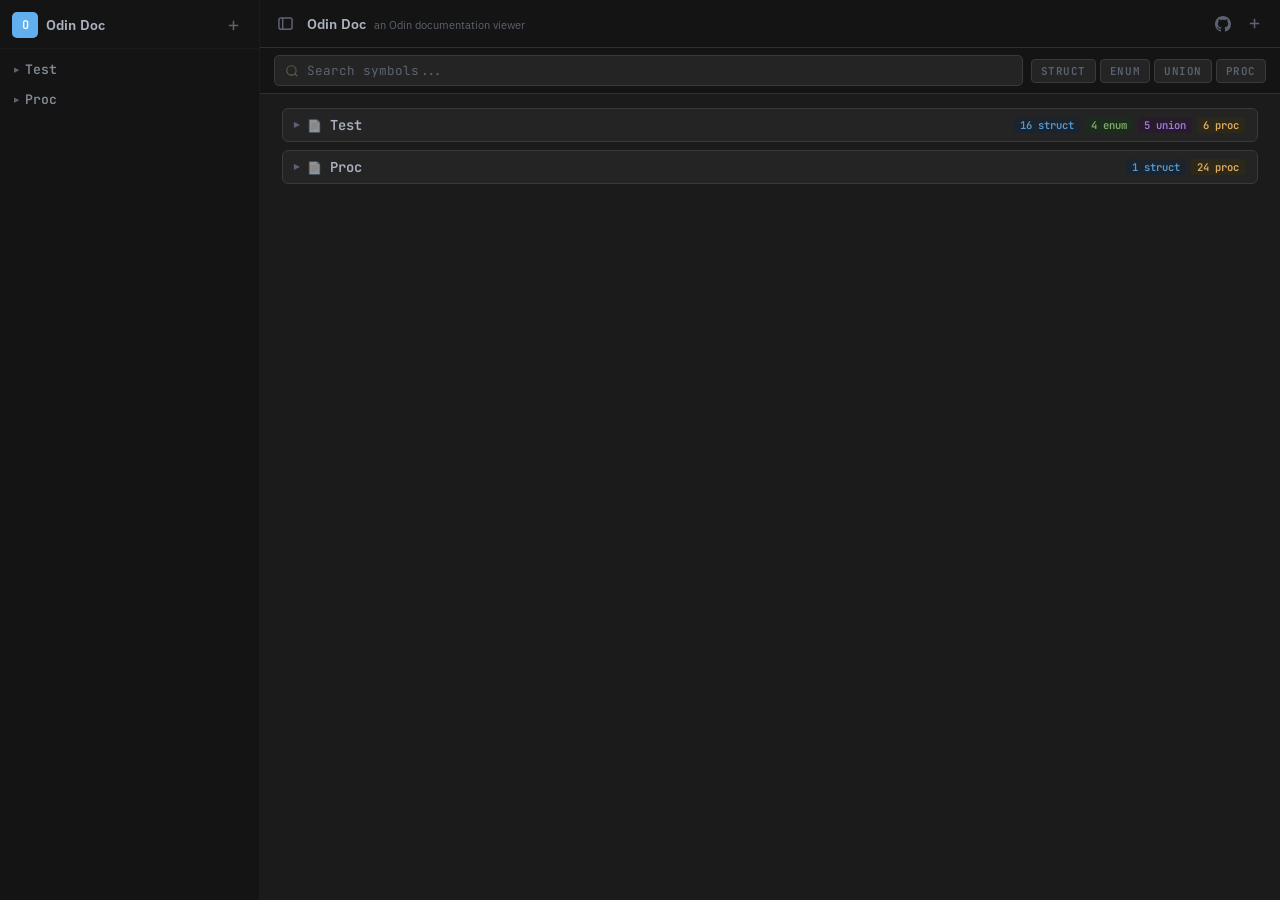
==== commit d838f978: "improve colorscheme" ====
--- a/output.html
+++ b/output.html
@@ -8,43 +8,47 @@
 @import url('https://fonts.googleapis.com/css2?family=JetBrains+Mono:wght@400;600&family=IBM+Plex+Sans:wght@400;500;600&display=swap');
 
 :root {
-  --bg:          #1c1d18;
-  --bg2:         #16170f;
-  --bg3:         #222318;
-  --card:        #23241a;
-  --card-hover:  #282920;
-  --border:      #2e2f24;
-  --border2:     #3a3b2e;
-  --border3:     #454637;
-  --text:        #e8e6d9;
-  --text-dim:    #9a9880;
-  --text-faint:  #5c5a48;
-  --accent:      #f92672;
-  --accent2:     #fd971f;
-
-  --sb-bg:       #131410;
-  --sb-border:   #252619;
-  --sb-hover:    #1e1f16;
-  --sb-text:     #c8c6b4;
-
-  --file-line:   #3a3b2e;
-
-  /* syntax */
-  --kw:          #f92672;
-  --ty:          #66d9ef;
-  --bi:          #a6e22e;
-  --num:         #ae81ff;
-  --str:         #e6db74;
-  --cm:          #6a6854;
-  --br:          #c8c6b4;
-  --op:          #6e6d5a;
-  --ident:       #e8e6d9;
-
-  /* badges */
-  --proc-bg:     #2c2416;   --proc-fg:   #fd971f;
-  --struct-bg:   #172514;   --struct-fg: #a6e22e;
-  --enum-bg:     #121826;   --enum-fg:   #66d9ef;
-  --union-bg:    #22132a;   --union-fg:  #ae81ff;
+      --bg: #1b1b1b;
+      --bg2: #141414;
+      --bg3: #242424;
+
+      --card: #202020;
+      --card-hover: #282828;
+
+      --border: #303030;
+      --border2: #3a3a3a;
+      --border3: #454545;
+
+      --text: #abb2bf;
+      --text-dim: #828997;
+      --text-faint: #5c6370;
+
+      --accent: #61afef;
+      --accent2: #4b7fd1;
+
+      --sb-bg: #141414;
+      --sb-border: #1b1b1b;
+      --sb-hover: #212121;
+      --sb-text: #9da5b4;
+
+      --kw: #c678dd;
+      --ty: #e5c07b;
+      --bi: #61afef;
+      --num: #d19a66;
+      --str: #98c379;
+      --cm: #5c6370;
+      --br: #abb2bf;
+      --op: #56b6c2;
+      --ident: #e06c75;
+
+      --proc-bg: #2e2a1a;
+      --proc-fg: #ffc66d;
+      --struct-bg: #1a242e;
+      --struct-fg: #61afef;
+      --enum-bg: #1a2e1f;
+      --enum-fg: #98c379;
+      --union-bg: #281a2e;
+      --union-fg: #b38df7;
 }
 
 *, *::before, *::after { box-sizing: border-box; margin: 0; padding: 0; }
@@ -54,7 +58,7 @@
   background: var(--bg);
   color: var(--text);
   font-family: 'IBM Plex Sans', system-ui, sans-serif;
-  font-size: 14px; /* bumped from 13px */
+  font-size: 14px;
   display: flex;
   overflow: hidden;
 }
@@ -71,24 +75,24 @@
    SIDEBAR
 ════════════════════════════════════════ */
 #sidebar {
-  width: 240px;
-  min-width: 200px;
+  width: 260px;
+  min-width: 220px;
   background: var(--sb-bg);
   border-right: 1px solid var(--sb-border);
   display: flex;
   flex-direction: column;
   overflow: hidden;
   flex-shrink: 0;
-  transition: width 0.18s ease, opacity 0.18s ease, min-width 0.18s ease;
+  transition: width 0.2s ease, opacity 0.2s ease, min-width 0.2s ease;
 }
 #sidebar.hidden { width: 0; min-width: 0; opacity: 0; pointer-events: none; }
 
 #sidebar-logo {
-  padding: 14px 14px 12px;
+  padding: 12px 12px 10px;
   border-bottom: 1px solid var(--sb-border);
   display: flex;
   align-items: center;
-  gap: 9px;
+  gap: 8px;
   flex-shrink: 0;
 }
 .logo-mark {
@@ -104,20 +108,41 @@
 .logo-text {
   font-family: 'IBM Plex Sans', sans-serif;
   font-weight: 600;
-  font-size: 0.9rem;
+  font-size: 0.88rem;
   color: var(--text);
   letter-spacing: 0.01em;
-}
-
-#sidebar-scroll { overflow-y: auto; flex: 1; padding: 8px 0 20px; }
+  flex: 1;
+}
+
+/* shared icon button — used in sidebar header AND topbar */
+.icon-btn {
+  background: none;
+  border: 1px solid transparent;
+  color: var(--text-faint);
+  cursor: pointer;
+  padding: 4px 5px;
+  border-radius: 4px;
+  display: flex; align-items: center; justify-content: center;
+  transition: background 0.12s, color 0.12s, border-color 0.12s;
+  flex-shrink: 0;
+  line-height: 0;
+}
+.icon-btn svg { width: 15px; height: 15px; }
+.icon-btn:hover {
+  background: var(--border);
+  border-color: var(--border2);
+  color: var(--text);
+}
+
+#sidebar-scroll { overflow-y: auto; flex: 1; padding: 6px 0 20px; }
 
 /* sidebar file group */
-.sb-file { margin-bottom: 2px; }
+.sb-file { margin-bottom: 1px; }
 .sb-file-header {
   display: flex;
   align-items: center;
   gap: 6px;
-  padding: 5px 10px 5px 12px;
+  padding: 6px 10px 6px 12px;
   cursor: pointer;
   user-select: none;
   border-left: 2px solid transparent;
@@ -127,17 +152,16 @@
 .sb-file-header.open  { border-left-color: var(--border3); }
 
 .sb-file-chevron {
-  font-size: 8px;
+  font-size: 7px;
   color: var(--text-faint);
-  transition: transform 0.15s;
+  transition: transform 0.15s ease;
   flex-shrink: 0;
-  margin-right: 1px;
 }
 .sb-file-header.open .sb-file-chevron { transform: rotate(90deg); }
 
 .sb-file-name {
   font-family: 'JetBrains Mono', monospace;
-  font-size: 0.78rem;
+  font-size: 0.82rem;
   color: var(--text-dim);
   font-weight: 600;
   flex: 1;
@@ -152,10 +176,10 @@
 .toc-link {
   display: flex;
   align-items: center;
-  gap: 5px;
-  padding: 3px 10px 3px 28px;
+  gap: 6px;
+  padding: 3px 10px 3px 26px;
   font-family: 'JetBrains Mono', monospace;
-  font-size: 0.76rem;
+  font-size: 0.79rem;
   color: var(--sb-text);
   text-decoration: none;
   border-left: 2px solid transparent;
@@ -163,7 +187,7 @@
   overflow: hidden;
   text-overflow: ellipsis;
   transition: background 0.08s, color 0.08s, border-color 0.08s;
-  opacity: 0.8;
+  opacity: 0.75;
 }
 .toc-link:hover  { background: var(--sb-hover); color: var(--text); opacity: 1; }
 .toc-link.active {
@@ -173,80 +197,101 @@
   opacity: 1;
 }
 .toc-name { flex: 1; overflow: hidden; text-overflow: ellipsis; }
-.toc-dot {
-  width: 5px; height: 5px;
-  border-radius: 50%;
+
+/* letter badge in sidebar */
+.toc-badge {
+  font-family: 'JetBrains Mono', monospace;
+  font-size: 0.58rem;
+  font-weight: 600;
+  width: 15px; height: 15px;
+  border-radius: 3px;
+  display: flex; align-items: center; justify-content: center;
   flex-shrink: 0;
 }
-.toc-dot-proc   { background: var(--proc-fg); }
-.toc-dot-struct { background: var(--struct-fg); }
-.toc-dot-enum   { background: var(--enum-fg); }
-.toc-dot-union  { background: var(--union-fg); }
+.toc-badge-proc   { background: var(--proc-bg);   color: var(--proc-fg); }
+.toc-badge-struct { background: var(--struct-bg); color: var(--struct-fg); }
+.toc-badge-enum   { background: var(--enum-bg);   color: var(--enum-fg); }
+.toc-badge-union  { background: var(--union-bg);  color: var(--union-fg); }
 
 /* ════════════════════════════════════════
-   MAIN
+   TOPBAR
 ════════════════════════════════════════ */
 #main { flex: 1; display: flex; flex-direction: column; overflow: hidden; min-width: 0; }
 
-/* top bar */
 #topbar {
-  padding: 0 16px;
+  padding: 0 12px;
   border-bottom: 1px solid var(--border);
   background: var(--bg2);
   display: flex;
   align-items: center;
-  gap: 10px;
-  height: 46px;
+  gap: 8px;
+  height: 48px;
   flex-shrink: 0;
 }
 
-.icon-btn {
-  background: none; border: none;
-  color: var(--text-faint);
-  cursor: pointer;
-  padding: 5px;
-  border-radius: 4px;
-  display: flex; align-items: center; justify-content: center;
-  transition: background 0.1s, color 0.1s;
-}
-.icon-btn:hover { background: var(--border); color: var(--text); }
-.icon-btn svg { width: 16px; height: 16px; }
-
+/* title + tagline */
+#topbar-brand {
+  display: flex;
+  flex-direction: column;
+  justify-content: center;
+  gap: 1px;
+  flex: 1;
+  min-width: 0;
+}
+#topbar-title-row {
+  display: flex;
+  align-items: baseline;
+  gap: 8px;
+  min-width: 0;
+}
 #topbar-title {
   font-family: 'IBM Plex Sans', sans-serif;
   font-weight: 600;
-  font-size: 0.88rem;
+  font-size: 0.90rem;
   color: var(--text);
   letter-spacing: 0.01em;
-}
-
-#topbar-actions { margin-left: auto; display: flex; align-items: center; gap: 6px; }
-
-#toggle-all-btn {
-  background: var(--bg3);
-  border: 1px solid var(--border2);
-  border-radius: 4px;
-  color: var(--text-dim);
-  cursor: pointer;
-  padding: 4px 10px;
+  white-space: nowrap;
+}
+#topbar-tagline {
   font-family: 'IBM Plex Sans', sans-serif;
-  font-size: 0.75rem;
-  font-weight: 500;
+  font-size: 0.70rem;
+  color: var(--text-faint);
+  white-space: nowrap;
+  overflow: hidden;
+  text-overflow: ellipsis;
+}
+
+/* github icon link */
+#github-link {
   display: flex;
   align-items: center;
-  gap: 5px;
-  transition: background 0.1s, color 0.1s, border-color 0.1s;
-  white-space: nowrap;
-}
-#toggle-all-btn:hover { background: var(--border); color: var(--text); border-color: var(--border3); }
-#toggle-all-btn svg { width: 13px; height: 13px; }
-
-/* toolbar */
+  justify-content: center;
+  color: var(--text-faint);
+  text-decoration: none;
+  padding: 4px 5px;
+  border-radius: 4px;
+  border: 1px solid transparent;
+  transition: background 0.12s, color 0.12s, border-color 0.12s;
+  flex-shrink: 0;
+  line-height: 0;
+}
+#github-link svg { width: 16px; height: 16px; }
+#github-link:hover {
+  background: var(--border);
+  border-color: var(--border2);
+  color: var(--text);
+}
+
+#topbar-actions { display: flex; align-items: center; gap: 4px; }
+
+/* ════════════════════════════════════════
+   TOOLBAR
+════════════════════════════════════════ */
 #toolbar {
   display: flex;
   align-items: center;
   gap: 8px;
-  padding: 8px 16px;
+  padding: 7px 14px;
   border-bottom: 1px solid var(--border);
   background: var(--bg2);
   flex-shrink: 0;
@@ -261,7 +306,7 @@
   color: var(--text);
   outline: none;
   font-family: 'JetBrains Mono', monospace;
-  font-size: 0.78rem;
+  font-size: 0.79rem;
   transition: border-color 0.15s, background 0.15s;
   min-width: 0;
   background-image: url("data:image/svg+xml,%3Csvg xmlns='http://www.w3.org/2000/svg' width='14' height='14' viewBox='0 0 24 24' fill='none' stroke='%235c5a48' stroke-width='2'%3E%3Ccircle cx='11' cy='11' r='8'/%3E%3Cpath d='m21 21-4.35-4.35'/%3E%3C/svg%3E");
@@ -277,16 +322,16 @@
   background: var(--bg3);
   border: 1px solid var(--border2);
   border-radius: 4px;
-  padding: 4px 10px;
+  padding: 4px 9px;
   color: var(--text-faint);
   cursor: pointer;
   font-family: 'JetBrains Mono', monospace;
-  font-size: 0.70rem;
+  font-size: 0.68rem;
   font-weight: 600;
-  letter-spacing: 0.04em;
+  letter-spacing: 0.05em;
   transition: background 0.1s, color 0.1s, border-color 0.1s;
 }
-.filter-btn:hover { color: var(--text-dim); border-color: var(--border3); }
+.filter-btn:hover { color: var(--text-dim); border-color: var(--border3); background: var(--card); }
 .filter-btn[data-kind="PROC"].on   { background: var(--proc-bg);   color: var(--proc-fg);   border-color: var(--proc-fg); }
 .filter-btn[data-kind="STRUCT"].on { background: var(--struct-bg); color: var(--struct-fg); border-color: var(--struct-fg); }
 .filter-btn[data-kind="ENUM"].on   { background: var(--enum-bg);   color: var(--enum-fg);   border-color: var(--enum-fg); }
@@ -298,65 +343,49 @@
 #api-root {
   overflow-y: auto;
   flex: 1;
-  padding: 16px 24px 60px;
+  padding: 14px 22px 60px;
 }
 
 /* ── file group ── */
-.file-group {
-  margin-bottom: 10px; /* reduced from 28px */
-}
+.file-group { margin-bottom: 8px; }
 
 .file-header {
   display: flex;
   align-items: center;
   gap: 8px;
-  padding: 8px 12px 8px 10px;
+  padding: 7px 12px 7px 10px;
   cursor: pointer;
   user-select: none;
   border-radius: 6px 6px 0 0;
   background: var(--bg3);
   border: 1px solid var(--border2);
   border-bottom: none;
-  position: relative;
   transition: background 0.1s;
 }
 .file-header:hover { background: var(--card-hover); }
-
 .file-group.collapsed .file-header {
   border-radius: 6px;
   border-bottom: 1px solid var(--border2);
 }
-
 .file-chevron {
-  font-size: 9px;
+  font-size: 8px;
   color: var(--text-faint);
   transition: transform 0.18s ease;
   flex-shrink: 0;
 }
 .file-group.collapsed .file-chevron { transform: rotate(-90deg); }
-
-.file-icon {
-  font-size: 12px;
-  opacity: 0.6;
-  flex-shrink: 0;
-}
-
+.file-icon { font-size: 12px; opacity: 0.5; flex-shrink: 0; }
 .file-name {
   font-family: 'JetBrains Mono', monospace;
   font-weight: 600;
-  font-size: 0.85rem; /* slightly larger */
+  font-size: 0.86rem;
   color: var(--text);
   flex: 1;
 }
-
-.file-counts {
-  display: flex;
-  gap: 5px;
-  flex-shrink: 0;
-}
+.file-counts { display: flex; gap: 5px; flex-shrink: 0; }
 .file-counts span {
   font-family: 'JetBrains Mono', monospace;
-  font-size: 0.67rem;
+  font-size: 0.66rem;
   font-weight: 600;
   padding: 1px 6px;
   border-radius: 3px;
@@ -382,7 +411,6 @@
   transition: background 0.1s;
 }
 details:last-child { border-bottom: none; }
-details[open] { background: var(--card); }
 
 summary {
   padding: 8px 12px;
@@ -409,14 +437,13 @@
 .item-name {
   font-family: 'JetBrains Mono', monospace;
   font-weight: 600;
-  font-size: 0.88rem; /* bumped from 0.84rem */
+  font-size: 0.91rem;
   color: var(--text);
 }
-
 .badge {
   margin-left: auto;
   font-family: 'JetBrains Mono', monospace;
-  font-size: 0.62rem;
+  font-size: 0.60rem;
   font-weight: 600;
   padding: 2px 7px;
   border-radius: 3px;
@@ -429,18 +456,17 @@
 
 /* ── meta bar ── */
 .meta-bar {
-  padding: 6px 12px;
+  padding: 5px 12px;
   border-top: 1px solid var(--border);
   background: var(--bg2);
   font-family: 'JetBrains Mono', monospace;
-  font-size: 0.74rem;
+  font-size: 0.73rem;
   color: var(--text-dim);
   display: flex;
   flex-wrap: wrap;
   gap: 5px;
   align-items: center;
 }
-
 .meta-tag {
   background: var(--bg3);
   border: 1px solid var(--border2);
@@ -457,18 +483,14 @@
 .meta-tag .attr  { color: var(--bi); }
 
 /* ── code block ── */
-/* No more .code-header strip — copy button lives inside .code-wrap */
 .code-wrap {
   border-top: 1px solid var(--border);
   background: var(--bg2);
   position: relative;
 }
-
-/* copy button floats in the top-right of the code block */
 .copy-btn {
   position: absolute;
-  top: 7px;
-  right: 10px;
+  top: 7px; right: 10px;
   z-index: 2;
   background: var(--bg3);
   border: 1px solid var(--border2);
@@ -476,38 +498,29 @@
   cursor: pointer;
   padding: 4px 6px;
   border-radius: 4px;
-  display: flex;
-  align-items: center;
-  justify-content: center;
+  display: flex; align-items: center; justify-content: center;
   opacity: 0;
   transition: opacity 0.15s, background 0.1s, color 0.1s, border-color 0.1s;
   line-height: 0;
 }
 .copy-btn svg { width: 13px; height: 13px; stroke: currentColor; }
-/* show on hover of the whole code-wrap */
 .code-wrap:hover .copy-btn { opacity: 1; }
 .copy-btn:hover { background: var(--border); color: var(--text); border-color: var(--border3); }
-.copy-btn.copied { opacity: 1; color: var(--bi); border-color: var(--bi); background: var(--bg3); }
+.copy-btn.copied { opacity: 1; color: var(--bi); border-color: var(--bi); }
 .copy-btn .check { display: none; }
 .copy-btn.copied .copy-icon { display: none; }
 .copy-btn.copied .check { display: block; }
 
-pre {
-  margin: 0;
-  padding: 14px 18px;
-  overflow-x: auto;
-  tab-size: 4;
-}
-
+pre { margin: 0; padding: 14px 18px; overflow-x: auto; tab-size: 4; }
 code {
   font-family: 'JetBrains Mono', 'Fira Code', 'Cascadia Code', monospace;
-  font-size: 13.5px; /* bumped from 12.5px */
+  font-size: 13.5px;
   line-height: 1.75;
   color: var(--ident);
   white-space: pre;
 }
 
-/* ── syntax classes ── */
+/* ── syntax ── */
 .kw    { color: var(--kw);  font-weight: 600; }
 .ty    { color: var(--ty);  }
 .bi    { color: var(--bi);  }
@@ -518,7 +531,7 @@
 .op    { color: var(--op);  }
 .ident { color: var(--ident); }
 
-/* ── flash animation ── */
+/* ── flash ── */
 @keyframes flash-in {
   0%   { box-shadow: inset 0 0 0 2px var(--accent); }
   100% { box-shadow: inset 0 0 0 2px transparent; }
@@ -543,6 +556,15 @@
   <div id="sidebar-logo">
     <div class="logo-mark">O</div>
     <span class="logo-text">Odin Doc</span>
+    <!-- icon-only expand/collapse all — matches topbar style -->
+    <button class="icon-btn" id="sb-toggle-all-btn" onclick="sbToggleAll()" title="Expand / Collapse all">
+      <svg id="sb-icon-expand" viewBox="0 0 16 16" fill="none" stroke="currentColor" stroke-width="1.6">
+        <path d="M8 3v10M3 8h10"/>
+      </svg>
+      <svg id="sb-icon-collapse" viewBox="0 0 16 16" fill="none" stroke="currentColor" stroke-width="1.6" style="display:none">
+        <path d="M3 8h10"/>
+      </svg>
+    </button>
   </div>
   <div id="sidebar-scroll"></div>
 </aside>
@@ -550,22 +572,48 @@
 <!-- ══ MAIN ═════════════════════════════════════════════ -->
 <main id="main">
   <div id="topbar">
+    <!-- sidebar toggle -->
     <button class="icon-btn" onclick="toggleSidebar()" title="Toggle sidebar">
-      <svg viewBox="0 0 16 16" fill="none" stroke="currentColor" stroke-width="1.5">
+      <svg viewBox="0 0 16 16" fill="none" stroke="currentColor" stroke-width="1.6">
         <rect x="1" y="2" width="14" height="12" rx="2"/>
         <path d="M5 2v12"/>
       </svg>
     </button>
-    <span id="topbar-title">Odin Doc</span>
+
+    <!-- title + tagline -->
+    <div id="topbar-brand">
+      <div id="topbar-title-row">
+        <span id="topbar-title">Odin Doc</span>
+        <span id="topbar-tagline">an Odin documentation viewer</span>
+      </div>
+    </div>
+
     <div id="topbar-actions">
-      <button id="toggle-all-btn" onclick="toggleAll()">
-        <svg viewBox="0 0 16 16" fill="none" stroke="currentColor" stroke-width="1.5">
-          <path d="M2 5h12M2 8h8M2 11h10"/>
+      <!-- GitHub link -->
+      <a id="github-link" href="https://github.com/odin-lang/Odin" target="_blank" rel="noopener" title="View on GitHub">
+        <svg viewBox="0 0 16 16" fill="currentColor">
+          <path d="M8 0C3.58 0 0 3.58 0 8c0 3.54 2.29 6.53 5.47 7.59.4.07.55-.17.55-.38
+            0-.19-.01-.82-.01-1.49-2.01.37-2.53-.49-2.69-.94-.09-.23-.48-.94-.82-1.13
+            -.28-.15-.68-.52-.01-.53.63-.01 1.08.58 1.23.82.72 1.21 1.87.87 2.33.66
+            .07-.52.28-.87.51-1.07-1.78-.2-3.64-.89-3.64-3.95 0-.87.31-1.59.82-2.15
+            -.08-.2-.36-1.02.08-2.12 0 0 .67-.21 2.2.82.64-.18 1.32-.27 2-.27
+            .68 0 1.36.09 2 .27 1.53-1.04 2.2-.82 2.2-.82.44 1.1.16 1.92.08 2.12
+            .51.56.82 1.27.82 2.15 0 3.07-1.87 3.75-3.65 3.95.29.25.54.73.54 1.48
+            0 1.07-.01 1.93-.01 2.2 0 .21.15.46.55.38A8.013 8.013 0 0016 8c0-4.42-3.58-8-8-8z"/>
         </svg>
-        <span id="toggle-all-label">Expand all</span>
+      </a>
+      <!-- icon-only expand/collapse all (mirrors sidebar) -->
+      <button class="icon-btn" id="toggle-all-btn" onclick="toggleAll()" title="Expand / Collapse all">
+        <svg id="main-icon-expand" viewBox="0 0 16 16" fill="none" stroke="currentColor" stroke-width="1.6">
+          <path d="M8 3v10M3 8h10"/>
+        </svg>
+        <svg id="main-icon-collapse" viewBox="0 0 16 16" fill="none" stroke="currentColor" stroke-width="1.6" style="display:none">
+          <path d="M3 8h10"/>
+        </svg>
       </button>
     </div>
   </div>
+
   <div id="toolbar">
     <input type="text" id="search" placeholder="Search symbols..." autocomplete="off" spellcheck="false">
     <div id="filter-bar">
@@ -576,213 +624,6 @@
     </div>
   </div>
   <div id="api-root">
-<section class='file-group' data-file='proc'>
-<div class='file-header' onclick='toggleFileGroup(this)'>
-  <span class='file-chevron'>&#9660;</span>
-  <span class='file-icon'>&#128196;</span>
-  <span class='file-name'>proc</span>
-  <span class='file-counts'><span class='fc-struct'>1 struct</span><span class='fc-proc'>24 proc</span></span></div>
-<div class='file-body'>
-<details id='Using_Struct'>
-<summary><span class='chevron'>&#9654;</span><span class='item-name'>Using_Struct</span><span class='badge badge-struct'>STRUCT</span></summary>
-<div class='code-wrap'><div class='code-header'><button class='copy-btn' onclick='copyCode(this)' title='Copy code'><svg class='copy-icon' viewBox='0 0 16 16' fill='none' stroke='currentColor' stroke-width='1.5'><rect x='5' y='5' width='9' height='9' rx='1.5'/><path d='M3 11V3a1 1 0 0 1 1-1h8'/></svg><svg class='check' viewBox='0 0 16 16' fill='none' stroke='currentColor' stroke-width='1.8'><path d='M3 8l3.5 3.5L13 5'/></svg></button></div><pre><code><span class='ty'>Using_Struct</span> <span class='op'>:</span><span class='op'>:</span> <span class='kw'>struct</span> <span class='br'>{</span>
-	<span class='ident'>x</span><span class='op'>,</span> <span class='ident'>y</span><span class='op'>:</span> <span class='ty'>f32</span><span class='op'>,</span>
-<span class='br'>}</span></code></pre></div>
-</details>
-<details id='basic'>
-<summary><span class='chevron'>&#9654;</span><span class='item-name'>basic</span><span class='badge badge-proc'>PROC</span></summary>
-<div class='meta-bar'>
-</div>
-<div class='code-wrap'><div class='code-header'><button class='copy-btn' onclick='copyCode(this)' title='Copy code'><svg class='copy-icon' viewBox='0 0 16 16' fill='none' stroke='currentColor' stroke-width='1.5'><rect x='5' y='5' width='9' height='9' rx='1.5'/><path d='M3 11V3a1 1 0 0 1 1-1h8'/></svg><svg class='check' viewBox='0 0 16 16' fill='none' stroke='currentColor' stroke-width='1.8'><path d='M3 8l3.5 3.5L13 5'/></svg></button></div><pre><code><span class='ident'>basic</span> <span class='op'>:</span><span class='op'>:</span> <span class='kw'>proc</span><span class='br'>(</span><span class='br'>)</span> <span class='br'>{</span>
-	<span class='ident'>fmt</span><span class='op'>.</span><span class='ident'>println</span><span class='br'>(</span><span class='str'>&quot;basic&quot;</span><span class='br'>)</span>
-<span class='br'>}</span></code></pre></div>
-</details>
-<details id='add'>
-<summary><span class='chevron'>&#9654;</span><span class='item-name'>add</span><span class='badge badge-proc'>PROC</span></summary>
-<div class='meta-bar'>
-<span class='meta-tag'><span class='label'>param</span><span class='val'>x</span><span class='label'>:</span><span class='type'>int</span></span><span class='meta-tag'><span class='label'>returns</span><span class='type'>int</span></span></div>
-<div class='code-wrap'><div class='code-header'><button class='copy-btn' onclick='copyCode(this)' title='Copy code'><svg class='copy-icon' viewBox='0 0 16 16' fill='none' stroke='currentColor' stroke-width='1.5'><rect x='5' y='5' width='9' height='9' rx='1.5'/><path d='M3 11V3a1 1 0 0 1 1-1h8'/></svg><svg class='check' viewBox='0 0 16 16' fill='none' stroke='currentColor' stroke-width='1.8'><path d='M3 8l3.5 3.5L13 5'/></svg></button></div><pre><code><span class='ident'>add</span> <span class='op'>:</span><span class='op'>:</span> <span class='kw'>proc</span><span class='br'>(</span><span class='ident'>x</span><span class='op'>:</span> <span class='ty'>int</span><span class='br'>)</span> <span class='op'>-&gt;</span> <span class='ty'>int</span> <span class='br'>{</span>
-	<span class='kw'>return</span> <span class='ident'>x</span> <span class='op'>+</span> <span class='num'>1</span>
-<span class='br'>}</span></code></pre></div>
-</details>
-<details id='add_two'>
-<summary><span class='chevron'>&#9654;</span><span class='item-name'>add_two</span><span class='badge badge-proc'>PROC</span></summary>
-<div class='meta-bar'>
-<span class='meta-tag'><span class='label'>param</span><span class='val'>x</span><span class='label'>:</span><span class='type'>int</span></span><span class='meta-tag'><span class='label'>param</span><span class='val'>y</span><span class='label'>:</span><span class='type'>int</span></span><span class='meta-tag'><span class='label'>returns</span><span class='type'>int</span></span></div>
-<div class='code-wrap'><div class='code-header'><button class='copy-btn' onclick='copyCode(this)' title='Copy code'><svg class='copy-icon' viewBox='0 0 16 16' fill='none' stroke='currentColor' stroke-width='1.5'><rect x='5' y='5' width='9' height='9' rx='1.5'/><path d='M3 11V3a1 1 0 0 1 1-1h8'/></svg><svg class='check' viewBox='0 0 16 16' fill='none' stroke='currentColor' stroke-width='1.8'><path d='M3 8l3.5 3.5L13 5'/></svg></button></div><pre><code><span class='ident'>add_two</span> <span class='op'>:</span><span class='op'>:</span> <span class='kw'>proc</span><span class='br'>(</span><span class='ident'>x</span><span class='op'>,</span> <span class='ident'>y</span><span class='op'>:</span> <span class='ty'>int</span><span class='br'>)</span> <span class='op'>-&gt;</span> <span class='ty'>int</span> <span class='br'>{</span>
-	<span class='kw'>return</span> <span class='ident'>x</span> <span class='op'>+</span> <span class='ident'>y</span>
-<span class='br'>}</span></code></pre></div>
-</details>
-<details id='mixed_params'>
-<summary><span class='chevron'>&#9654;</span><span class='item-name'>mixed_params</span><span class='badge badge-proc'>PROC</span></summary>
-<div class='meta-bar'>
-<span class='meta-tag'><span class='label'>param</span><span class='val'>x</span><span class='label'>:</span><span class='type'>int</span></span><span class='meta-tag'><span class='label'>param</span><span class='val'>y</span><span class='label'>:</span><span class='type'>f32</span></span><span class='meta-tag'><span class='label'>param</span><span class='val'>z</span><span class='label'>:</span><span class='type'>string</span></span><span class='meta-tag'><span class='label'>returns</span><span class='type'>bool</span></span></div>
-<div class='code-wrap'><div class='code-header'><button class='copy-btn' onclick='copyCode(this)' title='Copy code'><svg class='copy-icon' viewBox='0 0 16 16' fill='none' stroke='currentColor' stroke-width='1.5'><rect x='5' y='5' width='9' height='9' rx='1.5'/><path d='M3 11V3a1 1 0 0 1 1-1h8'/></svg><svg class='check' viewBox='0 0 16 16' fill='none' stroke='currentColor' stroke-width='1.8'><path d='M3 8l3.5 3.5L13 5'/></svg></button></div><pre><code><span class='ident'>mixed_params</span> <span class='op'>:</span><span class='op'>:</span> <span class='kw'>proc</span><span class='br'>(</span><span class='ident'>x</span><span class='op'>:</span> <span class='ty'>int</span><span class='op'>,</span> <span class='ident'>y</span><span class='op'>:</span> <span class='ty'>f32</span><span class='op'>,</span> <span class='ident'>z</span><span class='op'>:</span> <span class='ty'>string</span><span class='br'>)</span> <span class='op'>-&gt;</span> <span class='ty'>bool</span> <span class='br'>{</span>
-	<span class='kw'>return</span> <span class='bi'>true</span>
-<span class='br'>}</span></code></pre></div>
-</details>
-<details id='named_return'>
-<summary><span class='chevron'>&#9654;</span><span class='item-name'>named_return</span><span class='badge badge-proc'>PROC</span></summary>
-<div class='meta-bar'>
-<span class='meta-tag'><span class='label'>param</span><span class='val'>x</span><span class='label'>:</span><span class='type'>int</span></span><span class='meta-tag'><span class='label'>returns</span><span class='val'>result</span><span class='label'>:</span><span class='type'>int</span></span></div>
-<div class='code-wrap'><div class='code-header'><button class='copy-btn' onclick='copyCode(this)' title='Copy code'><svg class='copy-icon' viewBox='0 0 16 16' fill='none' stroke='currentColor' stroke-width='1.5'><rect x='5' y='5' width='9' height='9' rx='1.5'/><path d='M3 11V3a1 1 0 0 1 1-1h8'/></svg><svg class='check' viewBox='0 0 16 16' fill='none' stroke='currentColor' stroke-width='1.8'><path d='M3 8l3.5 3.5L13 5'/></svg></button></div><pre><code><span class='ident'>named_return</span> <span class='op'>:</span><span class='op'>:</span> <span class='kw'>proc</span><span class='br'>(</span><span class='ident'>x</span><span class='op'>:</span> <span class='ty'>int</span><span class='br'>)</span> <span class='op'>-&gt;</span> <span class='br'>(</span><span class='ident'>result</span><span class='op'>:</span> <span class='ty'>int</span><span class='br'>)</span> <span class='br'>{</span>
-	<span class='ident'>result</span> <span class='op'>=</span> <span class='ident'>x</span> <span class='op'>*</span> <span class='num'>2</span>
-	<span class='kw'>return</span>
-<span class='br'>}</span></code></pre></div>
-</details>
-<details id='multi_named_return'>
-<summary><span class='chevron'>&#9654;</span><span class='item-name'>multi_named_return</span><span class='badge badge-proc'>PROC</span></summary>
-<div class='meta-bar'>
-<span class='meta-tag'><span class='label'>param</span><span class='val'>x</span><span class='label'>:</span><span class='type'>int</span></span><span class='meta-tag'><span class='label'>returns</span><span class='val'>value</span><span class='label'>:</span><span class='type'>int</span></span><span class='meta-tag'><span class='label'>returns</span><span class='val'>ok</span><span class='label'>:</span><span class='type'>bool</span></span></div>
-<div class='code-wrap'><div class='code-header'><button class='copy-btn' onclick='copyCode(this)' title='Copy code'><svg class='copy-icon' viewBox='0 0 16 16' fill='none' stroke='currentColor' stroke-width='1.5'><rect x='5' y='5' width='9' height='9' rx='1.5'/><path d='M3 11V3a1 1 0 0 1 1-1h8'/></svg><svg class='check' viewBox='0 0 16 16' fill='none' stroke='currentColor' stroke-width='1.8'><path d='M3 8l3.5 3.5L13 5'/></svg></button></div><pre><code><span class='ident'>multi_named_return</span> <span class='op'>:</span><span class='op'>:</span> <span class='kw'>proc</span><span class='br'>(</span><span class='ident'>x</span><span class='op'>:</span> <span class='ty'>int</span><span class='br'>)</span> <span class='op'>-&gt;</span> <span class='br'>(</span><span class='ident'>value</span><span class='op'>:</span> <span class='ty'>int</span><span class='op'>,</span> <span class='ident'>ok</span><span class='op'>:</span> <span class='ty'>bool</span><span class='br'>)</span> <span class='br'>{</span>
-	<span class='kw'>return</span> <span class='ident'>x</span><span class='op'>,</span> <span class='bi'>true</span>
-<span class='br'>}</span></code></pre></div>
-</details>
-<details id='multi_unnamed_return'>
-<summary><span class='chevron'>&#9654;</span><span class='item-name'>multi_unnamed_return</span><span class='badge badge-proc'>PROC</span></summary>
-<div class='meta-bar'>
-<span class='meta-tag'><span class='label'>param</span><span class='val'>x</span><span class='label'>:</span><span class='type'>int</span></span><span class='meta-tag'><span class='label'>returns</span><span class='val'>_</span><span class='label'>:</span><span class='type'>int</span></span><span class='meta-tag'><span class='label'>returns</span><span class='val'>_</span><span class='label'>:</span><span class='type'>bool</span></span></div>
-<div class='code-wrap'><div class='code-header'><button class='copy-btn' onclick='copyCode(this)' title='Copy code'><svg class='copy-icon' viewBox='0 0 16 16' fill='none' stroke='currentColor' stroke-width='1.5'><rect x='5' y='5' width='9' height='9' rx='1.5'/><path d='M3 11V3a1 1 0 0 1 1-1h8'/></svg><svg class='check' viewBox='0 0 16 16' fill='none' stroke='currentColor' stroke-width='1.8'><path d='M3 8l3.5 3.5L13 5'/></svg></button></div><pre><code><span class='ident'>multi_unnamed_return</span> <span class='op'>:</span><span class='op'>:</span> <span class='kw'>proc</span><span class='br'>(</span><span class='ident'>x</span><span class='op'>:</span> <span class='ty'>int</span><span class='br'>)</span> <span class='op'>-&gt;</span> <span class='br'>(</span><span class='ty'>int</span><span class='op'>,</span> <span class='ty'>bool</span><span class='br'>)</span> <span class='br'>{</span>
-	<span class='kw'>return</span> <span class='ident'>x</span><span class='op'>,</span> <span class='bi'>true</span>
-<span class='br'>}</span></code></pre></div>
-</details>
-<details id='default_value'>
-<summary><span class='chevron'>&#9654;</span><span class='item-name'>default_value</span><span class='badge badge-proc'>PROC</span></summary>
-<div class='meta-bar'>
-<span class='meta-tag'><span class='label'>param</span><span class='val'>x</span><span class='label'>:</span><span class='type'>int</span><span class='label'> =</span><span class='num'>10</span></span><span class='meta-tag'><span class='label'>param</span><span class='val'>y</span><span class='label'>:</span><span class='type'>int</span><span class='label'> =</span><span class='num'>20</span></span><span class='meta-tag'><span class='label'>returns</span><span class='type'>int</span></span></div>
-<div class='code-wrap'><div class='code-header'><button class='copy-btn' onclick='copyCode(this)' title='Copy code'><svg class='copy-icon' viewBox='0 0 16 16' fill='none' stroke='currentColor' stroke-width='1.5'><rect x='5' y='5' width='9' height='9' rx='1.5'/><path d='M3 11V3a1 1 0 0 1 1-1h8'/></svg><svg class='check' viewBox='0 0 16 16' fill='none' stroke='currentColor' stroke-width='1.8'><path d='M3 8l3.5 3.5L13 5'/></svg></button></div><pre><code><span class='ident'>default_value</span> <span class='op'>:</span><span class='op'>:</span> <span class='kw'>proc</span><span class='br'>(</span><span class='ident'>x</span><span class='op'>:</span> <span class='ty'>int</span> <span class='op'>=</span> <span class='num'>10</span><span class='op'>,</span> <span class='ident'>y</span><span class='op'>:</span> <span class='ty'>int</span> <span class='op'>=</span> <span class='num'>20</span><span class='br'>)</span> <span class='op'>-&gt;</span> <span class='ty'>int</span> <span class='br'>{</span>
-	<span class='kw'>return</span> <span class='ident'>x</span> <span class='op'>+</span> <span class='ident'>y</span>
-<span class='br'>}</span></code></pre></div>
-</details>
-<details id='foreign_c'>
-<summary><span class='chevron'>&#9654;</span><span class='item-name'>foreign_c</span><span class='badge badge-proc'>PROC</span></summary>
-<div class='meta-bar'>
-<span class='meta-tag'><span class='label'>conv</span><span class='val'>"c"</span></span><span class='meta-tag'><span class='label'>param</span><span class='val'>x</span><span class='label'>:</span><span class='type'>i32</span></span><span class='meta-tag'><span class='label'>returns</span><span class='type'>i32</span></span></div>
-<div class='code-wrap'><div class='code-header'><button class='copy-btn' onclick='copyCode(this)' title='Copy code'><svg class='copy-icon' viewBox='0 0 16 16' fill='none' stroke='currentColor' stroke-width='1.5'><rect x='5' y='5' width='9' height='9' rx='1.5'/><path d='M3 11V3a1 1 0 0 1 1-1h8'/></svg><svg class='check' viewBox='0 0 16 16' fill='none' stroke='currentColor' stroke-width='1.8'><path d='M3 8l3.5 3.5L13 5'/></svg></button></div><pre><code><span class='ident'>foreign_c</span> <span class='op'>:</span><span class='op'>:</span> <span class='kw'>proc</span> <span class='str'>&quot;c&quot;</span> <span class='br'>(</span><span class='ident'>x</span><span class='op'>:</span> <span class='ty'>i32</span><span class='br'>)</span> <span class='op'>-&gt;</span> <span class='ty'>i32</span> <span class='br'>{</span>
-	<span class='kw'>return</span> <span class='ident'>x</span>
-<span class='br'>}</span></code></pre></div>
-</details>
-<details id='foreign_std'>
-<summary><span class='chevron'>&#9654;</span><span class='item-name'>foreign_std</span><span class='badge badge-proc'>PROC</span></summary>
-<div class='meta-bar'>
-<span class='meta-tag'><span class='label'>conv</span><span class='val'>"stdcall"</span></span><span class='meta-tag'><span class='label'>param</span><span class='val'>x</span><span class='label'>:</span><span class='type'>i32</span></span><span class='meta-tag'><span class='label'>returns</span><span class='type'>i32</span></span></div>
-<div class='code-wrap'><div class='code-header'><button class='copy-btn' onclick='copyCode(this)' title='Copy code'><svg class='copy-icon' viewBox='0 0 16 16' fill='none' stroke='currentColor' stroke-width='1.5'><rect x='5' y='5' width='9' height='9' rx='1.5'/><path d='M3 11V3a1 1 0 0 1 1-1h8'/></svg><svg class='check' viewBox='0 0 16 16' fill='none' stroke='currentColor' stroke-width='1.8'><path d='M3 8l3.5 3.5L13 5'/></svg></button></div><pre><code><span class='ident'>foreign_std</span> <span class='op'>:</span><span class='op'>:</span> <span class='kw'>proc</span> <span class='str'>&quot;stdcall&quot;</span> <span class='br'>(</span><span class='ident'>x</span><span class='op'>:</span> <span class='ty'>i32</span><span class='br'>)</span> <span class='op'>-&gt;</span> <span class='ty'>i32</span> <span class='br'>{</span>
-	<span class='kw'>return</span> <span class='ident'>x</span>
-<span class='br'>}</span></code></pre></div>
-</details>
-<details id='private_proc'>
-<summary><span class='chevron'>&#9654;</span><span class='item-name'>private_proc</span><span class='badge badge-proc'>PROC</span></summary>
-<div class='meta-bar'>
-</div>
-<div class='code-wrap'><div class='code-header'><button class='copy-btn' onclick='copyCode(this)' title='Copy code'><svg class='copy-icon' viewBox='0 0 16 16' fill='none' stroke='currentColor' stroke-width='1.5'><rect x='5' y='5' width='9' height='9' rx='1.5'/><path d='M3 11V3a1 1 0 0 1 1-1h8'/></svg><svg class='check' viewBox='0 0 16 16' fill='none' stroke='currentColor' stroke-width='1.8'><path d='M3 8l3.5 3.5L13 5'/></svg></button></div><pre><code><span class='ident'>private_proc</span> <span class='op'>:</span><span class='op'>:</span> <span class='kw'>proc</span><span class='br'>(</span><span class='br'>)</span> <span class='br'>{</span>
-	<span class='ident'>fmt</span><span class='op'>.</span><span class='ident'>println</span><span class='br'>(</span><span class='str'>&quot;private&quot;</span><span class='br'>)</span>
-<span class='br'>}</span></code></pre></div>
-</details>
-<details id='multi_attr'>
-<summary><span class='chevron'>&#9654;</span><span class='item-name'>multi_attr</span><span class='badge badge-proc'>PROC</span></summary>
-<div class='meta-bar'>
-<span class='meta-tag'><span class='attr'>@(export)</span></span><span class='meta-tag'><span class='attr'>@(private)</span></span></div>
-<div class='code-wrap'><div class='code-header'><button class='copy-btn' onclick='copyCode(this)' title='Copy code'><svg class='copy-icon' viewBox='0 0 16 16' fill='none' stroke='currentColor' stroke-width='1.5'><rect x='5' y='5' width='9' height='9' rx='1.5'/><path d='M3 11V3a1 1 0 0 1 1-1h8'/></svg><svg class='check' viewBox='0 0 16 16' fill='none' stroke='currentColor' stroke-width='1.8'><path d='M3 8l3.5 3.5L13 5'/></svg></button></div><pre><code><span class='ident'>multi_attr</span> <span class='op'>:</span><span class='op'>:</span> <span class='kw'>proc</span><span class='br'>(</span><span class='br'>)</span> <span class='br'>{</span><span class='br'>}</span></code></pre></div>
-</details>
-<details id='generic_single'>
-<summary><span class='chevron'>&#9654;</span><span class='item-name'>generic_single</span><span class='badge badge-proc'>PROC</span></summary>
-<div class='meta-bar'>
-<span class='meta-tag'><span class='attr'>generic</span></span><span class='meta-tag'><span class='label'>param</span><span class='val'>x</span><span class='label'>:</span><span class='type'>$T</span></span><span class='meta-tag'><span class='label'>returns</span><span class='type'>T</span></span></div>
-<div class='code-wrap'><div class='code-header'><button class='copy-btn' onclick='copyCode(this)' title='Copy code'><svg class='copy-icon' viewBox='0 0 16 16' fill='none' stroke='currentColor' stroke-width='1.5'><rect x='5' y='5' width='9' height='9' rx='1.5'/><path d='M3 11V3a1 1 0 0 1 1-1h8'/></svg><svg class='check' viewBox='0 0 16 16' fill='none' stroke='currentColor' stroke-width='1.8'><path d='M3 8l3.5 3.5L13 5'/></svg></button></div><pre><code><span class='ident'>generic_single</span> <span class='op'>:</span><span class='op'>:</span> <span class='kw'>proc</span><span class='br'>(</span><span class='ident'>x</span><span class='op'>:</span> $<span class='ty'>T</span><span class='br'>)</span> <span class='op'>-&gt;</span> <span class='ty'>T</span> <span class='br'>{</span>
-	<span class='kw'>return</span> <span class='ident'>x</span>
-<span class='br'>}</span></code></pre></div>
-</details>
-<details id='generic_multi'>
-<summary><span class='chevron'>&#9654;</span><span class='item-name'>generic_multi</span><span class='badge badge-proc'>PROC</span></summary>
-<div class='meta-bar'>
-<span class='meta-tag'><span class='attr'>generic</span></span><span class='meta-tag'><span class='label'>param</span><span class='val'>x</span><span class='label'>:</span><span class='type'>$T</span></span><span class='meta-tag'><span class='label'>param</span><span class='val'>y</span><span class='label'>:</span><span class='type'>$U</span></span><span class='meta-tag'><span class='label'>returns</span><span class='type'>T</span></span></div>
-<div class='code-wrap'><div class='code-header'><button class='copy-btn' onclick='copyCode(this)' title='Copy code'><svg class='copy-icon' viewBox='0 0 16 16' fill='none' stroke='currentColor' stroke-width='1.5'><rect x='5' y='5' width='9' height='9' rx='1.5'/><path d='M3 11V3a1 1 0 0 1 1-1h8'/></svg><svg class='check' viewBox='0 0 16 16' fill='none' stroke='currentColor' stroke-width='1.8'><path d='M3 8l3.5 3.5L13 5'/></svg></button></div><pre><code><span class='ident'>generic_multi</span> <span class='op'>:</span><span class='op'>:</span> <span class='kw'>proc</span><span class='br'>(</span><span class='ident'>x</span><span class='op'>:</span> $<span class='ty'>T</span><span class='op'>,</span> <span class='ident'>y</span><span class='op'>:</span> $<span class='ty'>U</span><span class='br'>)</span> <span class='op'>-&gt;</span> <span class='ty'>T</span> <span class='br'>{</span>
-	<span class='kw'>return</span> <span class='ident'>x</span>
-<span class='br'>}</span></code></pre></div>
-</details>
-<details id='generic_where'>
-<summary><span class='chevron'>&#9654;</span><span class='item-name'>generic_where</span><span class='badge badge-proc'>PROC</span></summary>
-<div class='meta-bar'>
-<span class='meta-tag'><span class='attr'>generic</span></span><span class='meta-tag'><span class='label'>param</span><span class='val'>x</span><span class='label'>:</span><span class='type'>$T</span></span><span class='meta-tag'><span class='label'>returns</span><span class='type'>T</span></span></div>
-<div class='code-wrap'><div class='code-header'><button class='copy-btn' onclick='copyCode(this)' title='Copy code'><svg class='copy-icon' viewBox='0 0 16 16' fill='none' stroke='currentColor' stroke-width='1.5'><rect x='5' y='5' width='9' height='9' rx='1.5'/><path d='M3 11V3a1 1 0 0 1 1-1h8'/></svg><svg class='check' viewBox='0 0 16 16' fill='none' stroke='currentColor' stroke-width='1.8'><path d='M3 8l3.5 3.5L13 5'/></svg></button></div><pre><code><span class='ident'>generic_where</span> <span class='op'>:</span><span class='op'>:</span> <span class='kw'>proc</span><span class='br'>(</span><span class='ident'>x</span><span class='op'>:</span> $<span class='ty'>T</span><span class='br'>)</span> <span class='op'>-&gt;</span> <span class='ty'>T</span> <span class='kw'>where</span> <span class='ident'>intrinsics</span><span class='op'>.</span><span class='ident'>type_is_integer</span><span class='br'>(</span><span class='ty'>T</span><span class='br'>)</span> <span class='br'>{</span>
-	<span class='kw'>return</span> <span class='ident'>x</span> <span class='op'>+</span> <span class='num'>1</span>
-<span class='br'>}</span></code></pre></div>
-</details>
-<details id='diverging'>
-<summary><span class='chevron'>&#9654;</span><span class='item-name'>diverging</span><span class='badge badge-proc'>PROC</span></summary>
-<div class='meta-bar'>
-<span class='meta-tag'><span class='attr'>diverging</span></span></div>
-<div class='code-wrap'><div class='code-header'><button class='copy-btn' onclick='copyCode(this)' title='Copy code'><svg class='copy-icon' viewBox='0 0 16 16' fill='none' stroke='currentColor' stroke-width='1.5'><rect x='5' y='5' width='9' height='9' rx='1.5'/><path d='M3 11V3a1 1 0 0 1 1-1h8'/></svg><svg class='check' viewBox='0 0 16 16' fill='none' stroke='currentColor' stroke-width='1.8'><path d='M3 8l3.5 3.5L13 5'/></svg></button></div><pre><code><span class='ident'>diverging</span> <span class='op'>:</span><span class='op'>:</span> <span class='kw'>proc</span><span class='br'>(</span><span class='br'>)</span> <span class='op'>-&gt;</span> <span class='op'>!</span> <span class='br'>{</span>
-	<span class='kw'>for</span> <span class='br'>{</span><span class='br'>}</span>
-<span class='br'>}</span></code></pre></div>
-</details>
-<details id='variadic'>
-<summary><span class='chevron'>&#9654;</span><span class='item-name'>variadic</span><span class='badge badge-proc'>PROC</span></summary>
-<div class='meta-bar'>
-<span class='meta-tag'><span class='label'>param</span><span class='val'>args</span><span class='label'>:</span><span class='type'>int</span></span><span class='meta-tag'><span class='label'>returns</span><span class='type'>int</span></span></div>
-<div class='code-wrap'><div class='code-header'><button class='copy-btn' onclick='copyCode(this)' title='Copy code'><svg class='copy-icon' viewBox='0 0 16 16' fill='none' stroke='currentColor' stroke-width='1.5'><rect x='5' y='5' width='9' height='9' rx='1.5'/><path d='M3 11V3a1 1 0 0 1 1-1h8'/></svg><svg class='check' viewBox='0 0 16 16' fill='none' stroke='currentColor' stroke-width='1.8'><path d='M3 8l3.5 3.5L13 5'/></svg></button></div><pre><code><span class='ident'>variadic</span> <span class='op'>:</span><span class='op'>:</span> <span class='kw'>proc</span><span class='br'>(</span><span class='ident'>args</span><span class='op'>:</span> <span class='op'>..</span><span class='ty'>int</span><span class='br'>)</span> <span class='op'>-&gt;</span> <span class='ty'>int</span> <span class='br'>{</span>
-	<span class='ident'>total</span> <span class='op'>:</span><span class='op'>=</span> <span class='num'>0</span>
-	<span class='kw'>for</span> <span class='ident'>a</span> <span class='kw'>in</span> <span class='ident'>args</span> <span class='kw'>do</span> <span class='ident'>total</span> <span class='op'>+=</span> <span class='ident'>a</span>
-	<span class='kw'>return</span> <span class='ident'>total</span>
-<span class='br'>}</span></code></pre></div>
-</details>
-<details id='variadic_any'>
-<summary><span class='chevron'>&#9654;</span><span class='item-name'>variadic_any</span><span class='badge badge-proc'>PROC</span></summary>
-<div class='meta-bar'>
-<span class='meta-tag'><span class='label'>param</span><span class='val'>args</span><span class='label'>:</span><span class='type'>any</span></span></div>
-<div class='code-wrap'><div class='code-header'><button class='copy-btn' onclick='copyCode(this)' title='Copy code'><svg class='copy-icon' viewBox='0 0 16 16' fill='none' stroke='currentColor' stroke-width='1.5'><rect x='5' y='5' width='9' height='9' rx='1.5'/><path d='M3 11V3a1 1 0 0 1 1-1h8'/></svg><svg class='check' viewBox='0 0 16 16' fill='none' stroke='currentColor' stroke-width='1.8'><path d='M3 8l3.5 3.5L13 5'/></svg></button></div><pre><code><span class='ident'>variadic_any</span> <span class='op'>:</span><span class='op'>:</span> <span class='kw'>proc</span><span class='br'>(</span><span class='ident'>args</span><span class='op'>:</span> <span class='op'>..</span><span class='ty'>any</span><span class='br'>)</span> <span class='br'>{</span>
-	<span class='ident'>fmt</span><span class='op'>.</span><span class='ident'>println</span><span class='br'>(</span><span class='ident'>args</span><span class='br'>)</span>
-<span class='br'>}</span></code></pre></div>
-</details>
-<details id='takes_callback'>
-<summary><span class='chevron'>&#9654;</span><span class='item-name'>takes_callback</span><span class='badge badge-proc'>PROC</span></summary>
-<div class='meta-bar'>
-<span class='meta-tag'><span class='label'>param</span><span class='val'>cb</span><span class='label'>:</span><span class='type'>proc(dt: f32)</span></span><span class='meta-tag'><span class='label'>param</span><span class='val'>dt</span><span class='label'>:</span><span class='type'>f32</span></span></div>
-<div class='code-wrap'><div class='code-header'><button class='copy-btn' onclick='copyCode(this)' title='Copy code'><svg class='copy-icon' viewBox='0 0 16 16' fill='none' stroke='currentColor' stroke-width='1.5'><rect x='5' y='5' width='9' height='9' rx='1.5'/><path d='M3 11V3a1 1 0 0 1 1-1h8'/></svg><svg class='check' viewBox='0 0 16 16' fill='none' stroke='currentColor' stroke-width='1.8'><path d='M3 8l3.5 3.5L13 5'/></svg></button></div><pre><code><span class='ident'>takes_callback</span> <span class='op'>:</span><span class='op'>:</span> <span class='kw'>proc</span><span class='br'>(</span><span class='ident'>cb</span><span class='op'>:</span> <span class='kw'>proc</span><span class='br'>(</span><span class='ident'>dt</span><span class='op'>:</span> <span class='ty'>f32</span><span class='br'>)</span><span class='op'>,</span> <span class='ident'>dt</span><span class='op'>:</span> <span class='ty'>f32</span><span class='br'>)</span> <span class='br'>{</span>
-	<span class='ident'>cb</span><span class='br'>(</span><span class='ident'>dt</span><span class='br'>)</span>
-<span class='br'>}</span></code></pre></div>
-</details>
-<details id='returns_proc'>
-<summary><span class='chevron'>&#9654;</span><span class='item-name'>returns_proc</span><span class='badge badge-proc'>PROC</span></summary>
-<div class='meta-bar'>
-<span class='meta-tag'><span class='label'>returns</span><span class='type'>proc(_: int) -> int</span></span></div>
-<div class='code-wrap'><div class='code-header'><button class='copy-btn' onclick='copyCode(this)' title='Copy code'><svg class='copy-icon' viewBox='0 0 16 16' fill='none' stroke='currentColor' stroke-width='1.5'><rect x='5' y='5' width='9' height='9' rx='1.5'/><path d='M3 11V3a1 1 0 0 1 1-1h8'/></svg><svg class='check' viewBox='0 0 16 16' fill='none' stroke='currentColor' stroke-width='1.8'><path d='M3 8l3.5 3.5L13 5'/></svg></button></div><pre><code><span class='ident'>returns_proc</span> <span class='op'>:</span><span class='op'>:</span> <span class='kw'>proc</span><span class='br'>(</span><span class='br'>)</span> <span class='op'>-&gt;</span> <span class='kw'>proc</span><span class='br'>(</span><span class='ident'>_</span><span class='op'>:</span> <span class='ty'>int</span><span class='br'>)</span> <span class='op'>-&gt;</span> <span class='ty'>int</span> <span class='br'>{</span>
-	<span class='kw'>return</span> <span class='kw'>proc</span><span class='br'>(</span><span class='ident'>x</span><span class='op'>:</span> <span class='ty'>int</span><span class='br'>)</span> <span class='op'>-&gt;</span> <span class='ty'>int</span> <span class='br'>{</span><span class='kw'>return</span> <span class='ident'>x</span><span class='br'>}</span>
-<span class='br'>}</span></code></pre></div>
-</details>
-<details id='no_param_multi_return'>
-<summary><span class='chevron'>&#9654;</span><span class='item-name'>no_param_multi_return</span><span class='badge badge-proc'>PROC</span></summary>
-<div class='meta-bar'>
-<span class='meta-tag'><span class='label'>returns</span><span class='val'>_</span><span class='label'>:</span><span class='type'>int</span></span><span class='meta-tag'><span class='label'>returns</span><span class='val'>_</span><span class='label'>:</span><span class='type'>string</span></span><span class='meta-tag'><span class='label'>returns</span><span class='val'>_</span><span class='label'>:</span><span class='type'>bool</span></span></div>
-<div class='code-wrap'><div class='code-header'><button class='copy-btn' onclick='copyCode(this)' title='Copy code'><svg class='copy-icon' viewBox='0 0 16 16' fill='none' stroke='currentColor' stroke-width='1.5'><rect x='5' y='5' width='9' height='9' rx='1.5'/><path d='M3 11V3a1 1 0 0 1 1-1h8'/></svg><svg class='check' viewBox='0 0 16 16' fill='none' stroke='currentColor' stroke-width='1.8'><path d='M3 8l3.5 3.5L13 5'/></svg></button></div><pre><code><span class='ident'>no_param_multi_return</span> <span class='op'>:</span><span class='op'>:</span> <span class='kw'>proc</span><span class='br'>(</span><span class='br'>)</span> <span class='op'>-&gt;</span> <span class='br'>(</span><span class='ty'>int</span><span class='op'>,</span> <span class='ty'>string</span><span class='op'>,</span> <span class='ty'>bool</span><span class='br'>)</span> <span class='br'>{</span>
-	<span class='kw'>return</span> <span class='num'>1</span><span class='op'>,</span> <span class='str'>&quot;hello&quot;</span><span class='op'>,</span> <span class='bi'>true</span>
-<span class='br'>}</span></code></pre></div>
-</details>
-<details id='foreign_proc'>
-<summary><span class='chevron'>&#9654;</span><span class='item-name'>foreign_proc</span><span class='badge badge-proc'>PROC</span></summary>
-<div class='meta-bar'>
-<span class='meta-tag'><span class='label'>conv</span><span class='val'>"c"</span></span><span class='meta-tag'><span class='label'>param</span><span class='val'>x</span><span class='label'>:</span><span class='type'>i32</span></span><span class='meta-tag'><span class='label'>returns</span><span class='type'>i32</span></span></div>
-<div class='code-wrap'><div class='code-header'><button class='copy-btn' onclick='copyCode(this)' title='Copy code'><svg class='copy-icon' viewBox='0 0 16 16' fill='none' stroke='currentColor' stroke-width='1.5'><rect x='5' y='5' width='9' height='9' rx='1.5'/><path d='M3 11V3a1 1 0 0 1 1-1h8'/></svg><svg class='check' viewBox='0 0 16 16' fill='none' stroke='currentColor' stroke-width='1.8'><path d='M3 8l3.5 3.5L13 5'/></svg></button></div><pre><code><span class='ident'>foreign_proc</span> <span class='op'>:</span><span class='op'>:</span> <span class='kw'>proc</span> <span class='str'>&quot;c&quot;</span> <span class='br'>(</span><span class='ident'>x</span><span class='op'>:</span> <span class='ty'>i32</span><span class='br'>)</span> <span class='op'>-&gt;</span> <span class='ty'>i32</span> <span class='br'>{</span>
-	<span class='kw'>return</span> <span class='ident'>x</span> <span class='op'>*</span> <span class='num'>2</span>
-<span class='br'>}</span></code></pre></div>
-</details>
-<details id='foo'>
-<summary><span class='chevron'>&#9654;</span><span class='item-name'>foo</span><span class='badge badge-proc'>PROC</span></summary>
-<div class='meta-bar'>
-<span class='meta-tag'><span class='attr'>force_inline</span></span></div>
-<div class='code-wrap'><div class='code-header'><button class='copy-btn' onclick='copyCode(this)' title='Copy code'><svg class='copy-icon' viewBox='0 0 16 16' fill='none' stroke='currentColor' stroke-width='1.5'><rect x='5' y='5' width='9' height='9' rx='1.5'/><path d='M3 11V3a1 1 0 0 1 1-1h8'/></svg><svg class='check' viewBox='0 0 16 16' fill='none' stroke='currentColor' stroke-width='1.8'><path d='M3 8l3.5 3.5L13 5'/></svg></button></div><pre><code><span class='ident'>foo</span> <span class='op'>:</span><span class='op'>:</span> <span class='op'>#</span><span class='ident'>force_inline</span> <span class='kw'>proc</span><span class='br'>(</span><span class='br'>)</span> <span class='br'>{</span>
-	<span class='ident'>fmt</span><span class='op'>.</span><span class='ident'>println</span><span class='br'>(</span><span class='str'>&quot;inlined&quot;</span><span class='br'>)</span>
-<span class='br'>}</span></code></pre></div>
-</details>
-<details id='foo_no'>
-<summary><span class='chevron'>&#9654;</span><span class='item-name'>foo_no</span><span class='badge badge-proc'>PROC</span></summary>
-<div class='meta-bar'>
-<span class='meta-tag'><span class='attr'>force_no_inline</span></span></div>
-<div class='code-wrap'><div class='code-header'><button class='copy-btn' onclick='copyCode(this)' title='Copy code'><svg class='copy-icon' viewBox='0 0 16 16' fill='none' stroke='currentColor' stroke-width='1.5'><rect x='5' y='5' width='9' height='9' rx='1.5'/><path d='M3 11V3a1 1 0 0 1 1-1h8'/></svg><svg class='check' viewBox='0 0 16 16' fill='none' stroke='currentColor' stroke-width='1.8'><path d='M3 8l3.5 3.5L13 5'/></svg></button></div><pre><code><span class='ident'>foo_no</span> <span class='op'>:</span><span class='op'>:</span> <span class='op'>#</span><span class='ident'>force_no_inline</span> <span class='kw'>proc</span><span class='br'>(</span><span class='br'>)</span> <span class='br'>{</span>
-	<span class='ident'>fmt</span><span class='op'>.</span><span class='ident'>println</span><span class='br'>(</span><span class='str'>&quot;no inlined&quot;</span><span class='br'>)</span>
-<span class='br'>}</span></code></pre></div>
-</details>
-</div></section>
 <section class='file-group' data-file='test'>
 <div class='file-header' onclick='toggleFileGroup(this)'>
   <span class='file-chevron'>&#9660;</span>
@@ -1066,6 +907,213 @@
 <span class='br'>}</span></code></pre></div>
 </details>
 </div></section>
+<section class='file-group' data-file='proc'>
+<div class='file-header' onclick='toggleFileGroup(this)'>
+  <span class='file-chevron'>&#9660;</span>
+  <span class='file-icon'>&#128196;</span>
+  <span class='file-name'>proc</span>
+  <span class='file-counts'><span class='fc-struct'>1 struct</span><span class='fc-proc'>24 proc</span></span></div>
+<div class='file-body'>
+<details id='Using_Struct'>
+<summary><span class='chevron'>&#9654;</span><span class='item-name'>Using_Struct</span><span class='badge badge-struct'>STRUCT</span></summary>
+<div class='code-wrap'><div class='code-header'><button class='copy-btn' onclick='copyCode(this)' title='Copy code'><svg class='copy-icon' viewBox='0 0 16 16' fill='none' stroke='currentColor' stroke-width='1.5'><rect x='5' y='5' width='9' height='9' rx='1.5'/><path d='M3 11V3a1 1 0 0 1 1-1h8'/></svg><svg class='check' viewBox='0 0 16 16' fill='none' stroke='currentColor' stroke-width='1.8'><path d='M3 8l3.5 3.5L13 5'/></svg></button></div><pre><code><span class='ty'>Using_Struct</span> <span class='op'>:</span><span class='op'>:</span> <span class='kw'>struct</span> <span class='br'>{</span>
+	<span class='ident'>x</span><span class='op'>,</span> <span class='ident'>y</span><span class='op'>:</span> <span class='ty'>f32</span><span class='op'>,</span>
+<span class='br'>}</span></code></pre></div>
+</details>
+<details id='basic'>
+<summary><span class='chevron'>&#9654;</span><span class='item-name'>basic</span><span class='badge badge-proc'>PROC</span></summary>
+<div class='meta-bar'>
+</div>
+<div class='code-wrap'><div class='code-header'><button class='copy-btn' onclick='copyCode(this)' title='Copy code'><svg class='copy-icon' viewBox='0 0 16 16' fill='none' stroke='currentColor' stroke-width='1.5'><rect x='5' y='5' width='9' height='9' rx='1.5'/><path d='M3 11V3a1 1 0 0 1 1-1h8'/></svg><svg class='check' viewBox='0 0 16 16' fill='none' stroke='currentColor' stroke-width='1.8'><path d='M3 8l3.5 3.5L13 5'/></svg></button></div><pre><code><span class='ident'>basic</span> <span class='op'>:</span><span class='op'>:</span> <span class='kw'>proc</span><span class='br'>(</span><span class='br'>)</span> <span class='br'>{</span>
+	<span class='ident'>fmt</span><span class='op'>.</span><span class='ident'>println</span><span class='br'>(</span><span class='str'>&quot;basic&quot;</span><span class='br'>)</span>
+<span class='br'>}</span></code></pre></div>
+</details>
+<details id='add'>
+<summary><span class='chevron'>&#9654;</span><span class='item-name'>add</span><span class='badge badge-proc'>PROC</span></summary>
+<div class='meta-bar'>
+<span class='meta-tag'><span class='label'>param</span><span class='val'>x</span><span class='label'>:</span><span class='type'>int</span></span><span class='meta-tag'><span class='label'>returns</span><span class='type'>int</span></span></div>
+<div class='code-wrap'><div class='code-header'><button class='copy-btn' onclick='copyCode(this)' title='Copy code'><svg class='copy-icon' viewBox='0 0 16 16' fill='none' stroke='currentColor' stroke-width='1.5'><rect x='5' y='5' width='9' height='9' rx='1.5'/><path d='M3 11V3a1 1 0 0 1 1-1h8'/></svg><svg class='check' viewBox='0 0 16 16' fill='none' stroke='currentColor' stroke-width='1.8'><path d='M3 8l3.5 3.5L13 5'/></svg></button></div><pre><code><span class='ident'>add</span> <span class='op'>:</span><span class='op'>:</span> <span class='kw'>proc</span><span class='br'>(</span><span class='ident'>x</span><span class='op'>:</span> <span class='ty'>int</span><span class='br'>)</span> <span class='op'>-&gt;</span> <span class='ty'>int</span> <span class='br'>{</span>
+	<span class='kw'>return</span> <span class='ident'>x</span> <span class='op'>+</span> <span class='num'>1</span>
+<span class='br'>}</span></code></pre></div>
+</details>
+<details id='add_two'>
+<summary><span class='chevron'>&#9654;</span><span class='item-name'>add_two</span><span class='badge badge-proc'>PROC</span></summary>
+<div class='meta-bar'>
+<span class='meta-tag'><span class='label'>param</span><span class='val'>x</span><span class='label'>:</span><span class='type'>int</span></span><span class='meta-tag'><span class='label'>param</span><span class='val'>y</span><span class='label'>:</span><span class='type'>int</span></span><span class='meta-tag'><span class='label'>returns</span><span class='type'>int</span></span></div>
+<div class='code-wrap'><div class='code-header'><button class='copy-btn' onclick='copyCode(this)' title='Copy code'><svg class='copy-icon' viewBox='0 0 16 16' fill='none' stroke='currentColor' stroke-width='1.5'><rect x='5' y='5' width='9' height='9' rx='1.5'/><path d='M3 11V3a1 1 0 0 1 1-1h8'/></svg><svg class='check' viewBox='0 0 16 16' fill='none' stroke='currentColor' stroke-width='1.8'><path d='M3 8l3.5 3.5L13 5'/></svg></button></div><pre><code><span class='ident'>add_two</span> <span class='op'>:</span><span class='op'>:</span> <span class='kw'>proc</span><span class='br'>(</span><span class='ident'>x</span><span class='op'>,</span> <span class='ident'>y</span><span class='op'>:</span> <span class='ty'>int</span><span class='br'>)</span> <span class='op'>-&gt;</span> <span class='ty'>int</span> <span class='br'>{</span>
+	<span class='kw'>return</span> <span class='ident'>x</span> <span class='op'>+</span> <span class='ident'>y</span>
+<span class='br'>}</span></code></pre></div>
+</details>
+<details id='mixed_params'>
+<summary><span class='chevron'>&#9654;</span><span class='item-name'>mixed_params</span><span class='badge badge-proc'>PROC</span></summary>
+<div class='meta-bar'>
+<span class='meta-tag'><span class='label'>param</span><span class='val'>x</span><span class='label'>:</span><span class='type'>int</span></span><span class='meta-tag'><span class='label'>param</span><span class='val'>y</span><span class='label'>:</span><span class='type'>f32</span></span><span class='meta-tag'><span class='label'>param</span><span class='val'>z</span><span class='label'>:</span><span class='type'>string</span></span><span class='meta-tag'><span class='label'>returns</span><span class='type'>bool</span></span></div>
+<div class='code-wrap'><div class='code-header'><button class='copy-btn' onclick='copyCode(this)' title='Copy code'><svg class='copy-icon' viewBox='0 0 16 16' fill='none' stroke='currentColor' stroke-width='1.5'><rect x='5' y='5' width='9' height='9' rx='1.5'/><path d='M3 11V3a1 1 0 0 1 1-1h8'/></svg><svg class='check' viewBox='0 0 16 16' fill='none' stroke='currentColor' stroke-width='1.8'><path d='M3 8l3.5 3.5L13 5'/></svg></button></div><pre><code><span class='ident'>mixed_params</span> <span class='op'>:</span><span class='op'>:</span> <span class='kw'>proc</span><span class='br'>(</span><span class='ident'>x</span><span class='op'>:</span> <span class='ty'>int</span><span class='op'>,</span> <span class='ident'>y</span><span class='op'>:</span> <span class='ty'>f32</span><span class='op'>,</span> <span class='ident'>z</span><span class='op'>:</span> <span class='ty'>string</span><span class='br'>)</span> <span class='op'>-&gt;</span> <span class='ty'>bool</span> <span class='br'>{</span>
+	<span class='kw'>return</span> <span class='bi'>true</span>
+<span class='br'>}</span></code></pre></div>
+</details>
+<details id='named_return'>
+<summary><span class='chevron'>&#9654;</span><span class='item-name'>named_return</span><span class='badge badge-proc'>PROC</span></summary>
+<div class='meta-bar'>
+<span class='meta-tag'><span class='label'>param</span><span class='val'>x</span><span class='label'>:</span><span class='type'>int</span></span><span class='meta-tag'><span class='label'>returns</span><span class='val'>result</span><span class='label'>:</span><span class='type'>int</span></span></div>
+<div class='code-wrap'><div class='code-header'><button class='copy-btn' onclick='copyCode(this)' title='Copy code'><svg class='copy-icon' viewBox='0 0 16 16' fill='none' stroke='currentColor' stroke-width='1.5'><rect x='5' y='5' width='9' height='9' rx='1.5'/><path d='M3 11V3a1 1 0 0 1 1-1h8'/></svg><svg class='check' viewBox='0 0 16 16' fill='none' stroke='currentColor' stroke-width='1.8'><path d='M3 8l3.5 3.5L13 5'/></svg></button></div><pre><code><span class='ident'>named_return</span> <span class='op'>:</span><span class='op'>:</span> <span class='kw'>proc</span><span class='br'>(</span><span class='ident'>x</span><span class='op'>:</span> <span class='ty'>int</span><span class='br'>)</span> <span class='op'>-&gt;</span> <span class='br'>(</span><span class='ident'>result</span><span class='op'>:</span> <span class='ty'>int</span><span class='br'>)</span> <span class='br'>{</span>
+	<span class='ident'>result</span> <span class='op'>=</span> <span class='ident'>x</span> <span class='op'>*</span> <span class='num'>2</span>
+	<span class='kw'>return</span>
+<span class='br'>}</span></code></pre></div>
+</details>
+<details id='multi_named_return'>
+<summary><span class='chevron'>&#9654;</span><span class='item-name'>multi_named_return</span><span class='badge badge-proc'>PROC</span></summary>
+<div class='meta-bar'>
+<span class='meta-tag'><span class='label'>param</span><span class='val'>x</span><span class='label'>:</span><span class='type'>int</span></span><span class='meta-tag'><span class='label'>returns</span><span class='val'>value</span><span class='label'>:</span><span class='type'>int</span></span><span class='meta-tag'><span class='label'>returns</span><span class='val'>ok</span><span class='label'>:</span><span class='type'>bool</span></span></div>
+<div class='code-wrap'><div class='code-header'><button class='copy-btn' onclick='copyCode(this)' title='Copy code'><svg class='copy-icon' viewBox='0 0 16 16' fill='none' stroke='currentColor' stroke-width='1.5'><rect x='5' y='5' width='9' height='9' rx='1.5'/><path d='M3 11V3a1 1 0 0 1 1-1h8'/></svg><svg class='check' viewBox='0 0 16 16' fill='none' stroke='currentColor' stroke-width='1.8'><path d='M3 8l3.5 3.5L13 5'/></svg></button></div><pre><code><span class='ident'>multi_named_return</span> <span class='op'>:</span><span class='op'>:</span> <span class='kw'>proc</span><span class='br'>(</span><span class='ident'>x</span><span class='op'>:</span> <span class='ty'>int</span><span class='br'>)</span> <span class='op'>-&gt;</span> <span class='br'>(</span><span class='ident'>value</span><span class='op'>:</span> <span class='ty'>int</span><span class='op'>,</span> <span class='ident'>ok</span><span class='op'>:</span> <span class='ty'>bool</span><span class='br'>)</span> <span class='br'>{</span>
+	<span class='kw'>return</span> <span class='ident'>x</span><span class='op'>,</span> <span class='bi'>true</span>
+<span class='br'>}</span></code></pre></div>
+</details>
+<details id='multi_unnamed_return'>
+<summary><span class='chevron'>&#9654;</span><span class='item-name'>multi_unnamed_return</span><span class='badge badge-proc'>PROC</span></summary>
+<div class='meta-bar'>
+<span class='meta-tag'><span class='label'>param</span><span class='val'>x</span><span class='label'>:</span><span class='type'>int</span></span><span class='meta-tag'><span class='label'>returns</span><span class='val'>_</span><span class='label'>:</span><span class='type'>int</span></span><span class='meta-tag'><span class='label'>returns</span><span class='val'>_</span><span class='label'>:</span><span class='type'>bool</span></span></div>
+<div class='code-wrap'><div class='code-header'><button class='copy-btn' onclick='copyCode(this)' title='Copy code'><svg class='copy-icon' viewBox='0 0 16 16' fill='none' stroke='currentColor' stroke-width='1.5'><rect x='5' y='5' width='9' height='9' rx='1.5'/><path d='M3 11V3a1 1 0 0 1 1-1h8'/></svg><svg class='check' viewBox='0 0 16 16' fill='none' stroke='currentColor' stroke-width='1.8'><path d='M3 8l3.5 3.5L13 5'/></svg></button></div><pre><code><span class='ident'>multi_unnamed_return</span> <span class='op'>:</span><span class='op'>:</span> <span class='kw'>proc</span><span class='br'>(</span><span class='ident'>x</span><span class='op'>:</span> <span class='ty'>int</span><span class='br'>)</span> <span class='op'>-&gt;</span> <span class='br'>(</span><span class='ty'>int</span><span class='op'>,</span> <span class='ty'>bool</span><span class='br'>)</span> <span class='br'>{</span>
+	<span class='kw'>return</span> <span class='ident'>x</span><span class='op'>,</span> <span class='bi'>true</span>
+<span class='br'>}</span></code></pre></div>
+</details>
+<details id='default_value'>
+<summary><span class='chevron'>&#9654;</span><span class='item-name'>default_value</span><span class='badge badge-proc'>PROC</span></summary>
+<div class='meta-bar'>
+<span class='meta-tag'><span class='label'>param</span><span class='val'>x</span><span class='label'>:</span><span class='type'>int</span><span class='label'> =</span><span class='num'>10</span></span><span class='meta-tag'><span class='label'>param</span><span class='val'>y</span><span class='label'>:</span><span class='type'>int</span><span class='label'> =</span><span class='num'>20</span></span><span class='meta-tag'><span class='label'>returns</span><span class='type'>int</span></span></div>
+<div class='code-wrap'><div class='code-header'><button class='copy-btn' onclick='copyCode(this)' title='Copy code'><svg class='copy-icon' viewBox='0 0 16 16' fill='none' stroke='currentColor' stroke-width='1.5'><rect x='5' y='5' width='9' height='9' rx='1.5'/><path d='M3 11V3a1 1 0 0 1 1-1h8'/></svg><svg class='check' viewBox='0 0 16 16' fill='none' stroke='currentColor' stroke-width='1.8'><path d='M3 8l3.5 3.5L13 5'/></svg></button></div><pre><code><span class='ident'>default_value</span> <span class='op'>:</span><span class='op'>:</span> <span class='kw'>proc</span><span class='br'>(</span><span class='ident'>x</span><span class='op'>:</span> <span class='ty'>int</span> <span class='op'>=</span> <span class='num'>10</span><span class='op'>,</span> <span class='ident'>y</span><span class='op'>:</span> <span class='ty'>int</span> <span class='op'>=</span> <span class='num'>20</span><span class='br'>)</span> <span class='op'>-&gt;</span> <span class='ty'>int</span> <span class='br'>{</span>
+	<span class='kw'>return</span> <span class='ident'>x</span> <span class='op'>+</span> <span class='ident'>y</span>
+<span class='br'>}</span></code></pre></div>
+</details>
+<details id='foreign_c'>
+<summary><span class='chevron'>&#9654;</span><span class='item-name'>foreign_c</span><span class='badge badge-proc'>PROC</span></summary>
+<div class='meta-bar'>
+<span class='meta-tag'><span class='label'>conv</span><span class='val'>"c"</span></span><span class='meta-tag'><span class='label'>param</span><span class='val'>x</span><span class='label'>:</span><span class='type'>i32</span></span><span class='meta-tag'><span class='label'>returns</span><span class='type'>i32</span></span></div>
+<div class='code-wrap'><div class='code-header'><button class='copy-btn' onclick='copyCode(this)' title='Copy code'><svg class='copy-icon' viewBox='0 0 16 16' fill='none' stroke='currentColor' stroke-width='1.5'><rect x='5' y='5' width='9' height='9' rx='1.5'/><path d='M3 11V3a1 1 0 0 1 1-1h8'/></svg><svg class='check' viewBox='0 0 16 16' fill='none' stroke='currentColor' stroke-width='1.8'><path d='M3 8l3.5 3.5L13 5'/></svg></button></div><pre><code><span class='ident'>foreign_c</span> <span class='op'>:</span><span class='op'>:</span> <span class='kw'>proc</span> <span class='str'>&quot;c&quot;</span> <span class='br'>(</span><span class='ident'>x</span><span class='op'>:</span> <span class='ty'>i32</span><span class='br'>)</span> <span class='op'>-&gt;</span> <span class='ty'>i32</span> <span class='br'>{</span>
+	<span class='kw'>return</span> <span class='ident'>x</span>
+<span class='br'>}</span></code></pre></div>
+</details>
+<details id='foreign_std'>
+<summary><span class='chevron'>&#9654;</span><span class='item-name'>foreign_std</span><span class='badge badge-proc'>PROC</span></summary>
+<div class='meta-bar'>
+<span class='meta-tag'><span class='label'>conv</span><span class='val'>"stdcall"</span></span><span class='meta-tag'><span class='label'>param</span><span class='val'>x</span><span class='label'>:</span><span class='type'>i32</span></span><span class='meta-tag'><span class='label'>returns</span><span class='type'>i32</span></span></div>
+<div class='code-wrap'><div class='code-header'><button class='copy-btn' onclick='copyCode(this)' title='Copy code'><svg class='copy-icon' viewBox='0 0 16 16' fill='none' stroke='currentColor' stroke-width='1.5'><rect x='5' y='5' width='9' height='9' rx='1.5'/><path d='M3 11V3a1 1 0 0 1 1-1h8'/></svg><svg class='check' viewBox='0 0 16 16' fill='none' stroke='currentColor' stroke-width='1.8'><path d='M3 8l3.5 3.5L13 5'/></svg></button></div><pre><code><span class='ident'>foreign_std</span> <span class='op'>:</span><span class='op'>:</span> <span class='kw'>proc</span> <span class='str'>&quot;stdcall&quot;</span> <span class='br'>(</span><span class='ident'>x</span><span class='op'>:</span> <span class='ty'>i32</span><span class='br'>)</span> <span class='op'>-&gt;</span> <span class='ty'>i32</span> <span class='br'>{</span>
+	<span class='kw'>return</span> <span class='ident'>x</span>
+<span class='br'>}</span></code></pre></div>
+</details>
+<details id='private_proc'>
+<summary><span class='chevron'>&#9654;</span><span class='item-name'>private_proc</span><span class='badge badge-proc'>PROC</span></summary>
+<div class='meta-bar'>
+</div>
+<div class='code-wrap'><div class='code-header'><button class='copy-btn' onclick='copyCode(this)' title='Copy code'><svg class='copy-icon' viewBox='0 0 16 16' fill='none' stroke='currentColor' stroke-width='1.5'><rect x='5' y='5' width='9' height='9' rx='1.5'/><path d='M3 11V3a1 1 0 0 1 1-1h8'/></svg><svg class='check' viewBox='0 0 16 16' fill='none' stroke='currentColor' stroke-width='1.8'><path d='M3 8l3.5 3.5L13 5'/></svg></button></div><pre><code><span class='ident'>private_proc</span> <span class='op'>:</span><span class='op'>:</span> <span class='kw'>proc</span><span class='br'>(</span><span class='br'>)</span> <span class='br'>{</span>
+	<span class='ident'>fmt</span><span class='op'>.</span><span class='ident'>println</span><span class='br'>(</span><span class='str'>&quot;private&quot;</span><span class='br'>)</span>
+<span class='br'>}</span></code></pre></div>
+</details>
+<details id='multi_attr'>
+<summary><span class='chevron'>&#9654;</span><span class='item-name'>multi_attr</span><span class='badge badge-proc'>PROC</span></summary>
+<div class='meta-bar'>
+<span class='meta-tag'><span class='attr'>@(export)</span></span><span class='meta-tag'><span class='attr'>@(private)</span></span></div>
+<div class='code-wrap'><div class='code-header'><button class='copy-btn' onclick='copyCode(this)' title='Copy code'><svg class='copy-icon' viewBox='0 0 16 16' fill='none' stroke='currentColor' stroke-width='1.5'><rect x='5' y='5' width='9' height='9' rx='1.5'/><path d='M3 11V3a1 1 0 0 1 1-1h8'/></svg><svg class='check' viewBox='0 0 16 16' fill='none' stroke='currentColor' stroke-width='1.8'><path d='M3 8l3.5 3.5L13 5'/></svg></button></div><pre><code><span class='ident'>multi_attr</span> <span class='op'>:</span><span class='op'>:</span> <span class='kw'>proc</span><span class='br'>(</span><span class='br'>)</span> <span class='br'>{</span><span class='br'>}</span></code></pre></div>
+</details>
+<details id='generic_single'>
+<summary><span class='chevron'>&#9654;</span><span class='item-name'>generic_single</span><span class='badge badge-proc'>PROC</span></summary>
+<div class='meta-bar'>
+<span class='meta-tag'><span class='attr'>generic</span></span><span class='meta-tag'><span class='label'>param</span><span class='val'>x</span><span class='label'>:</span><span class='type'>$T</span></span><span class='meta-tag'><span class='label'>returns</span><span class='type'>T</span></span></div>
+<div class='code-wrap'><div class='code-header'><button class='copy-btn' onclick='copyCode(this)' title='Copy code'><svg class='copy-icon' viewBox='0 0 16 16' fill='none' stroke='currentColor' stroke-width='1.5'><rect x='5' y='5' width='9' height='9' rx='1.5'/><path d='M3 11V3a1 1 0 0 1 1-1h8'/></svg><svg class='check' viewBox='0 0 16 16' fill='none' stroke='currentColor' stroke-width='1.8'><path d='M3 8l3.5 3.5L13 5'/></svg></button></div><pre><code><span class='ident'>generic_single</span> <span class='op'>:</span><span class='op'>:</span> <span class='kw'>proc</span><span class='br'>(</span><span class='ident'>x</span><span class='op'>:</span> $<span class='ty'>T</span><span class='br'>)</span> <span class='op'>-&gt;</span> <span class='ty'>T</span> <span class='br'>{</span>
+	<span class='kw'>return</span> <span class='ident'>x</span>
+<span class='br'>}</span></code></pre></div>
+</details>
+<details id='generic_multi'>
+<summary><span class='chevron'>&#9654;</span><span class='item-name'>generic_multi</span><span class='badge badge-proc'>PROC</span></summary>
+<div class='meta-bar'>
+<span class='meta-tag'><span class='attr'>generic</span></span><span class='meta-tag'><span class='label'>param</span><span class='val'>x</span><span class='label'>:</span><span class='type'>$T</span></span><span class='meta-tag'><span class='label'>param</span><span class='val'>y</span><span class='label'>:</span><span class='type'>$U</span></span><span class='meta-tag'><span class='label'>returns</span><span class='type'>T</span></span></div>
+<div class='code-wrap'><div class='code-header'><button class='copy-btn' onclick='copyCode(this)' title='Copy code'><svg class='copy-icon' viewBox='0 0 16 16' fill='none' stroke='currentColor' stroke-width='1.5'><rect x='5' y='5' width='9' height='9' rx='1.5'/><path d='M3 11V3a1 1 0 0 1 1-1h8'/></svg><svg class='check' viewBox='0 0 16 16' fill='none' stroke='currentColor' stroke-width='1.8'><path d='M3 8l3.5 3.5L13 5'/></svg></button></div><pre><code><span class='ident'>generic_multi</span> <span class='op'>:</span><span class='op'>:</span> <span class='kw'>proc</span><span class='br'>(</span><span class='ident'>x</span><span class='op'>:</span> $<span class='ty'>T</span><span class='op'>,</span> <span class='ident'>y</span><span class='op'>:</span> $<span class='ty'>U</span><span class='br'>)</span> <span class='op'>-&gt;</span> <span class='ty'>T</span> <span class='br'>{</span>
+	<span class='kw'>return</span> <span class='ident'>x</span>
+<span class='br'>}</span></code></pre></div>
+</details>
+<details id='generic_where'>
+<summary><span class='chevron'>&#9654;</span><span class='item-name'>generic_where</span><span class='badge badge-proc'>PROC</span></summary>
+<div class='meta-bar'>
+<span class='meta-tag'><span class='attr'>generic</span></span><span class='meta-tag'><span class='label'>param</span><span class='val'>x</span><span class='label'>:</span><span class='type'>$T</span></span><span class='meta-tag'><span class='label'>returns</span><span class='type'>T</span></span></div>
+<div class='code-wrap'><div class='code-header'><button class='copy-btn' onclick='copyCode(this)' title='Copy code'><svg class='copy-icon' viewBox='0 0 16 16' fill='none' stroke='currentColor' stroke-width='1.5'><rect x='5' y='5' width='9' height='9' rx='1.5'/><path d='M3 11V3a1 1 0 0 1 1-1h8'/></svg><svg class='check' viewBox='0 0 16 16' fill='none' stroke='currentColor' stroke-width='1.8'><path d='M3 8l3.5 3.5L13 5'/></svg></button></div><pre><code><span class='ident'>generic_where</span> <span class='op'>:</span><span class='op'>:</span> <span class='kw'>proc</span><span class='br'>(</span><span class='ident'>x</span><span class='op'>:</span> $<span class='ty'>T</span><span class='br'>)</span> <span class='op'>-&gt;</span> <span class='ty'>T</span> <span class='kw'>where</span> <span class='ident'>intrinsics</span><span class='op'>.</span><span class='ident'>type_is_integer</span><span class='br'>(</span><span class='ty'>T</span><span class='br'>)</span> <span class='br'>{</span>
+	<span class='kw'>return</span> <span class='ident'>x</span> <span class='op'>+</span> <span class='num'>1</span>
+<span class='br'>}</span></code></pre></div>
+</details>
+<details id='diverging'>
+<summary><span class='chevron'>&#9654;</span><span class='item-name'>diverging</span><span class='badge badge-proc'>PROC</span></summary>
+<div class='meta-bar'>
+<span class='meta-tag'><span class='attr'>diverging</span></span></div>
+<div class='code-wrap'><div class='code-header'><button class='copy-btn' onclick='copyCode(this)' title='Copy code'><svg class='copy-icon' viewBox='0 0 16 16' fill='none' stroke='currentColor' stroke-width='1.5'><rect x='5' y='5' width='9' height='9' rx='1.5'/><path d='M3 11V3a1 1 0 0 1 1-1h8'/></svg><svg class='check' viewBox='0 0 16 16' fill='none' stroke='currentColor' stroke-width='1.8'><path d='M3 8l3.5 3.5L13 5'/></svg></button></div><pre><code><span class='ident'>diverging</span> <span class='op'>:</span><span class='op'>:</span> <span class='kw'>proc</span><span class='br'>(</span><span class='br'>)</span> <span class='op'>-&gt;</span> <span class='op'>!</span> <span class='br'>{</span>
+	<span class='kw'>for</span> <span class='br'>{</span><span class='br'>}</span>
+<span class='br'>}</span></code></pre></div>
+</details>
+<details id='variadic'>
+<summary><span class='chevron'>&#9654;</span><span class='item-name'>variadic</span><span class='badge badge-proc'>PROC</span></summary>
+<div class='meta-bar'>
+<span class='meta-tag'><span class='label'>param</span><span class='val'>args</span><span class='label'>:</span><span class='type'>int</span></span><span class='meta-tag'><span class='label'>returns</span><span class='type'>int</span></span></div>
+<div class='code-wrap'><div class='code-header'><button class='copy-btn' onclick='copyCode(this)' title='Copy code'><svg class='copy-icon' viewBox='0 0 16 16' fill='none' stroke='currentColor' stroke-width='1.5'><rect x='5' y='5' width='9' height='9' rx='1.5'/><path d='M3 11V3a1 1 0 0 1 1-1h8'/></svg><svg class='check' viewBox='0 0 16 16' fill='none' stroke='currentColor' stroke-width='1.8'><path d='M3 8l3.5 3.5L13 5'/></svg></button></div><pre><code><span class='ident'>variadic</span> <span class='op'>:</span><span class='op'>:</span> <span class='kw'>proc</span><span class='br'>(</span><span class='ident'>args</span><span class='op'>:</span> <span class='op'>..</span><span class='ty'>int</span><span class='br'>)</span> <span class='op'>-&gt;</span> <span class='ty'>int</span> <span class='br'>{</span>
+	<span class='ident'>total</span> <span class='op'>:</span><span class='op'>=</span> <span class='num'>0</span>
+	<span class='kw'>for</span> <span class='ident'>a</span> <span class='kw'>in</span> <span class='ident'>args</span> <span class='kw'>do</span> <span class='ident'>total</span> <span class='op'>+=</span> <span class='ident'>a</span>
+	<span class='kw'>return</span> <span class='ident'>total</span>
+<span class='br'>}</span></code></pre></div>
+</details>
+<details id='variadic_any'>
+<summary><span class='chevron'>&#9654;</span><span class='item-name'>variadic_any</span><span class='badge badge-proc'>PROC</span></summary>
+<div class='meta-bar'>
+<span class='meta-tag'><span class='label'>param</span><span class='val'>args</span><span class='label'>:</span><span class='type'>any</span></span></div>
+<div class='code-wrap'><div class='code-header'><button class='copy-btn' onclick='copyCode(this)' title='Copy code'><svg class='copy-icon' viewBox='0 0 16 16' fill='none' stroke='currentColor' stroke-width='1.5'><rect x='5' y='5' width='9' height='9' rx='1.5'/><path d='M3 11V3a1 1 0 0 1 1-1h8'/></svg><svg class='check' viewBox='0 0 16 16' fill='none' stroke='currentColor' stroke-width='1.8'><path d='M3 8l3.5 3.5L13 5'/></svg></button></div><pre><code><span class='ident'>variadic_any</span> <span class='op'>:</span><span class='op'>:</span> <span class='kw'>proc</span><span class='br'>(</span><span class='ident'>args</span><span class='op'>:</span> <span class='op'>..</span><span class='ty'>any</span><span class='br'>)</span> <span class='br'>{</span>
+	<span class='ident'>fmt</span><span class='op'>.</span><span class='ident'>println</span><span class='br'>(</span><span class='ident'>args</span><span class='br'>)</span>
+<span class='br'>}</span></code></pre></div>
+</details>
+<details id='takes_callback'>
+<summary><span class='chevron'>&#9654;</span><span class='item-name'>takes_callback</span><span class='badge badge-proc'>PROC</span></summary>
+<div class='meta-bar'>
+<span class='meta-tag'><span class='label'>param</span><span class='val'>cb</span><span class='label'>:</span><span class='type'>proc(dt: f32)</span></span><span class='meta-tag'><span class='label'>param</span><span class='val'>dt</span><span class='label'>:</span><span class='type'>f32</span></span></div>
+<div class='code-wrap'><div class='code-header'><button class='copy-btn' onclick='copyCode(this)' title='Copy code'><svg class='copy-icon' viewBox='0 0 16 16' fill='none' stroke='currentColor' stroke-width='1.5'><rect x='5' y='5' width='9' height='9' rx='1.5'/><path d='M3 11V3a1 1 0 0 1 1-1h8'/></svg><svg class='check' viewBox='0 0 16 16' fill='none' stroke='currentColor' stroke-width='1.8'><path d='M3 8l3.5 3.5L13 5'/></svg></button></div><pre><code><span class='ident'>takes_callback</span> <span class='op'>:</span><span class='op'>:</span> <span class='kw'>proc</span><span class='br'>(</span><span class='ident'>cb</span><span class='op'>:</span> <span class='kw'>proc</span><span class='br'>(</span><span class='ident'>dt</span><span class='op'>:</span> <span class='ty'>f32</span><span class='br'>)</span><span class='op'>,</span> <span class='ident'>dt</span><span class='op'>:</span> <span class='ty'>f32</span><span class='br'>)</span> <span class='br'>{</span>
+	<span class='ident'>cb</span><span class='br'>(</span><span class='ident'>dt</span><span class='br'>)</span>
+<span class='br'>}</span></code></pre></div>
+</details>
+<details id='returns_proc'>
+<summary><span class='chevron'>&#9654;</span><span class='item-name'>returns_proc</span><span class='badge badge-proc'>PROC</span></summary>
+<div class='meta-bar'>
+<span class='meta-tag'><span class='label'>returns</span><span class='type'>proc(_: int) -> int</span></span></div>
+<div class='code-wrap'><div class='code-header'><button class='copy-btn' onclick='copyCode(this)' title='Copy code'><svg class='copy-icon' viewBox='0 0 16 16' fill='none' stroke='currentColor' stroke-width='1.5'><rect x='5' y='5' width='9' height='9' rx='1.5'/><path d='M3 11V3a1 1 0 0 1 1-1h8'/></svg><svg class='check' viewBox='0 0 16 16' fill='none' stroke='currentColor' stroke-width='1.8'><path d='M3 8l3.5 3.5L13 5'/></svg></button></div><pre><code><span class='ident'>returns_proc</span> <span class='op'>:</span><span class='op'>:</span> <span class='kw'>proc</span><span class='br'>(</span><span class='br'>)</span> <span class='op'>-&gt;</span> <span class='kw'>proc</span><span class='br'>(</span><span class='ident'>_</span><span class='op'>:</span> <span class='ty'>int</span><span class='br'>)</span> <span class='op'>-&gt;</span> <span class='ty'>int</span> <span class='br'>{</span>
+	<span class='kw'>return</span> <span class='kw'>proc</span><span class='br'>(</span><span class='ident'>x</span><span class='op'>:</span> <span class='ty'>int</span><span class='br'>)</span> <span class='op'>-&gt;</span> <span class='ty'>int</span> <span class='br'>{</span><span class='kw'>return</span> <span class='ident'>x</span><span class='br'>}</span>
+<span class='br'>}</span></code></pre></div>
+</details>
+<details id='no_param_multi_return'>
+<summary><span class='chevron'>&#9654;</span><span class='item-name'>no_param_multi_return</span><span class='badge badge-proc'>PROC</span></summary>
+<div class='meta-bar'>
+<span class='meta-tag'><span class='label'>returns</span><span class='val'>_</span><span class='label'>:</span><span class='type'>int</span></span><span class='meta-tag'><span class='label'>returns</span><span class='val'>_</span><span class='label'>:</span><span class='type'>string</span></span><span class='meta-tag'><span class='label'>returns</span><span class='val'>_</span><span class='label'>:</span><span class='type'>bool</span></span></div>
+<div class='code-wrap'><div class='code-header'><button class='copy-btn' onclick='copyCode(this)' title='Copy code'><svg class='copy-icon' viewBox='0 0 16 16' fill='none' stroke='currentColor' stroke-width='1.5'><rect x='5' y='5' width='9' height='9' rx='1.5'/><path d='M3 11V3a1 1 0 0 1 1-1h8'/></svg><svg class='check' viewBox='0 0 16 16' fill='none' stroke='currentColor' stroke-width='1.8'><path d='M3 8l3.5 3.5L13 5'/></svg></button></div><pre><code><span class='ident'>no_param_multi_return</span> <span class='op'>:</span><span class='op'>:</span> <span class='kw'>proc</span><span class='br'>(</span><span class='br'>)</span> <span class='op'>-&gt;</span> <span class='br'>(</span><span class='ty'>int</span><span class='op'>,</span> <span class='ty'>string</span><span class='op'>,</span> <span class='ty'>bool</span><span class='br'>)</span> <span class='br'>{</span>
+	<span class='kw'>return</span> <span class='num'>1</span><span class='op'>,</span> <span class='str'>&quot;hello&quot;</span><span class='op'>,</span> <span class='bi'>true</span>
+<span class='br'>}</span></code></pre></div>
+</details>
+<details id='foreign_proc'>
+<summary><span class='chevron'>&#9654;</span><span class='item-name'>foreign_proc</span><span class='badge badge-proc'>PROC</span></summary>
+<div class='meta-bar'>
+<span class='meta-tag'><span class='label'>conv</span><span class='val'>"c"</span></span><span class='meta-tag'><span class='label'>param</span><span class='val'>x</span><span class='label'>:</span><span class='type'>i32</span></span><span class='meta-tag'><span class='label'>returns</span><span class='type'>i32</span></span></div>
+<div class='code-wrap'><div class='code-header'><button class='copy-btn' onclick='copyCode(this)' title='Copy code'><svg class='copy-icon' viewBox='0 0 16 16' fill='none' stroke='currentColor' stroke-width='1.5'><rect x='5' y='5' width='9' height='9' rx='1.5'/><path d='M3 11V3a1 1 0 0 1 1-1h8'/></svg><svg class='check' viewBox='0 0 16 16' fill='none' stroke='currentColor' stroke-width='1.8'><path d='M3 8l3.5 3.5L13 5'/></svg></button></div><pre><code><span class='ident'>foreign_proc</span> <span class='op'>:</span><span class='op'>:</span> <span class='kw'>proc</span> <span class='str'>&quot;c&quot;</span> <span class='br'>(</span><span class='ident'>x</span><span class='op'>:</span> <span class='ty'>i32</span><span class='br'>)</span> <span class='op'>-&gt;</span> <span class='ty'>i32</span> <span class='br'>{</span>
+	<span class='kw'>return</span> <span class='ident'>x</span> <span class='op'>*</span> <span class='num'>2</span>
+<span class='br'>}</span></code></pre></div>
+</details>
+<details id='foo'>
+<summary><span class='chevron'>&#9654;</span><span class='item-name'>foo</span><span class='badge badge-proc'>PROC</span></summary>
+<div class='meta-bar'>
+<span class='meta-tag'><span class='attr'>force_inline</span></span></div>
+<div class='code-wrap'><div class='code-header'><button class='copy-btn' onclick='copyCode(this)' title='Copy code'><svg class='copy-icon' viewBox='0 0 16 16' fill='none' stroke='currentColor' stroke-width='1.5'><rect x='5' y='5' width='9' height='9' rx='1.5'/><path d='M3 11V3a1 1 0 0 1 1-1h8'/></svg><svg class='check' viewBox='0 0 16 16' fill='none' stroke='currentColor' stroke-width='1.8'><path d='M3 8l3.5 3.5L13 5'/></svg></button></div><pre><code><span class='ident'>foo</span> <span class='op'>:</span><span class='op'>:</span> <span class='op'>#</span><span class='ident'>force_inline</span> <span class='kw'>proc</span><span class='br'>(</span><span class='br'>)</span> <span class='br'>{</span>
+	<span class='ident'>fmt</span><span class='op'>.</span><span class='ident'>println</span><span class='br'>(</span><span class='str'>&quot;inlined&quot;</span><span class='br'>)</span>
+<span class='br'>}</span></code></pre></div>
+</details>
+<details id='foo_no'>
+<summary><span class='chevron'>&#9654;</span><span class='item-name'>foo_no</span><span class='badge badge-proc'>PROC</span></summary>
+<div class='meta-bar'>
+<span class='meta-tag'><span class='attr'>force_no_inline</span></span></div>
+<div class='code-wrap'><div class='code-header'><button class='copy-btn' onclick='copyCode(this)' title='Copy code'><svg class='copy-icon' viewBox='0 0 16 16' fill='none' stroke='currentColor' stroke-width='1.5'><rect x='5' y='5' width='9' height='9' rx='1.5'/><path d='M3 11V3a1 1 0 0 1 1-1h8'/></svg><svg class='check' viewBox='0 0 16 16' fill='none' stroke='currentColor' stroke-width='1.8'><path d='M3 8l3.5 3.5L13 5'/></svg></button></div><pre><code><span class='ident'>foo_no</span> <span class='op'>:</span><span class='op'>:</span> <span class='op'>#</span><span class='ident'>force_no_inline</span> <span class='kw'>proc</span><span class='br'>(</span><span class='br'>)</span> <span class='br'>{</span>
+	<span class='ident'>fmt</span><span class='op'>.</span><span class='ident'>println</span><span class='br'>(</span><span class='str'>&quot;no inlined&quot;</span><span class='br'>)</span>
+<span class='br'>}</span></code></pre></div>
+</details>
+</div></section>
 
     <div id="no-results">
       <svg viewBox="0 0 24 24" fill="none" stroke="currentColor" stroke-width="1.5"><circle cx="11" cy="11" r="8"/><path d="m21 21-4.35-4.35"/></svg>
@@ -1075,37 +1123,54 @@
 </main>
 
 <script>
+// ── helpers ────────────────────────────────────────────────────────────────────
+function capitalize(str) {
+  if (!str) return str;
+  return str.charAt(0).toUpperCase() + str.slice(1);
+}
+
 // ── state ──────────────────────────────────────────────────────────────────────
-var allDetails     = Array.from(document.querySelectorAll("details"));
-var allFileGroups  = Array.from(document.querySelectorAll(".file-group"));
-var sidebarScroll  = document.getElementById("sidebar-scroll");
-var activeKinds    = {};
-var allExpanded    = false;
-
-var kindDotClass = {
-  PROC:   "toc-dot-proc",
-  STRUCT: "toc-dot-struct",
-  ENUM:   "toc-dot-enum",
-  UNION:  "toc-dot-union",
+var allDetails    = Array.from(document.querySelectorAll("details"));
+var allFileGroups = Array.from(document.querySelectorAll(".file-group"));
+var sidebarScroll = document.getElementById("sidebar-scroll");
+var activeKinds   = {};
+var allExpanded   = false;  // main:    start collapsed
+var sbAllExpanded = false;  // sidebar: start collapsed
+
+var kindLetter     = { PROC:"P", STRUCT:"S", ENUM:"E", UNION:"U" };
+var kindBadgeClass = {
+  PROC:"toc-badge-proc", STRUCT:"toc-badge-struct",
+  ENUM:"toc-badge-enum", UNION:"toc-badge-union"
 };
 
-// ── build sidebar ──────────────────────────────────────────────────────────────
+// ── 1. always start collapsed on load ─────────────────────────────────────────
+allFileGroups.forEach(function(fg) { fg.classList.add("collapsed"); });
+// <details> defaults to closed — no extra work needed
+
+// ── capitalize file-names in main content ──────────────────────────────────────
+document.querySelectorAll(".file-name").forEach(function(el) {
+  el.textContent = capitalize(el.textContent);
+});
+
+// ── build sidebar TOC ──────────────────────────────────────────────────────────
 allFileGroups.forEach(function(fg) {
-  var fileName = fg.dataset.file || "unknown";
-  var details  = Array.from(fg.querySelectorAll("details"));
+  var rawFileName = fg.dataset.file || "unknown";
+  var fileName    = capitalize(rawFileName);
+  var details     = Array.from(fg.querySelectorAll("details"));
   if (!details.length) return;
 
   var sbFile = document.createElement("div");
   sbFile.className = "sb-file";
 
+  // no "open" class → starts collapsed
   var header = document.createElement("div");
-  header.className = "sb-file-header open";
+  header.className = "sb-file-header";
   header.innerHTML =
     "<span class='sb-file-chevron'>&#9654;</span>" +
     "<span class='sb-file-name'>" + fileName + "</span>";
 
   var items = document.createElement("div");
-  items.className = "sb-file-items open";
+  items.className = "sb-file-items"; // no "open" → hidden
 
   details.forEach(function(d) {
     var nameEl  = d.querySelector(".item-name");
@@ -1114,13 +1179,14 @@
     var kind = badgeEl ? badgeEl.textContent.trim() : "";
 
     var a = document.createElement("a");
-    a.className = "toc-link";
-    a.href = "#" + d.id;
+    a.className   = "toc-link";
+    a.href        = "#" + d.id;
     a.dataset.kind = kind;
 
-    var dot = document.createElement("span");
-    dot.className = "toc-dot " + (kindDotClass[kind] || "");
-    a.appendChild(dot);
+    var badge = document.createElement("span");
+    badge.className   = "toc-badge " + (kindBadgeClass[kind] || "");
+    badge.textContent = kindLetter[kind] || "?";
+    a.appendChild(badge);
 
     var nameSpan = document.createElement("span");
     nameSpan.className   = "toc-name";
@@ -1147,9 +1213,7 @@
   if (!el) return;
   el.open = true;
   var fg = el.closest(".file-group");
-  if (fg && fg.classList.contains("collapsed")) {
-    fg.classList.remove("collapsed");
-  }
+  if (fg && fg.classList.contains("collapsed")) fg.classList.remove("collapsed");
   el.scrollIntoView({ behavior: "smooth", block: "start" });
   el.classList.add("flash");
   setTimeout(function() { el.classList.remove("flash"); }, 900);
@@ -1164,19 +1228,45 @@
   document.getElementById("sidebar").classList.toggle("hidden");
 }
 
-// ── file group collapse ────────────────────────────────────────────────────────
+// ── file group collapse (main) ─────────────────────────────────────────────────
 function toggleFileGroup(headerEl) {
   var fg = headerEl.closest(".file-group");
   if (fg) fg.classList.toggle("collapsed");
 }
 
-// ── collapse / expand all ──────────────────────────────────────────────────────
+// ── icon swap helper ───────────────────────────────────────────────────────────
+function syncIcons(expandEl, collapseEl, expanded) {
+  expandEl.style.display  = expanded ? "none" : "";
+  collapseEl.style.display = expanded ? ""    : "none";
+}
+
+// ── expand/collapse all — main ─────────────────────────────────────────────────
 function toggleAll() {
   allExpanded = !allExpanded;
-  document.getElementById("toggle-all-label").textContent = allExpanded ? "Collapse all" : "Expand all";
+  syncIcons(
+    document.getElementById("main-icon-expand"),
+    document.getElementById("main-icon-collapse"),
+    allExpanded
+  );
   allDetails.forEach(function(d) { d.open = allExpanded; });
   allFileGroups.forEach(function(fg) {
     fg.classList.toggle("collapsed", !allExpanded);
+  });
+}
+
+// ── expand/collapse all — sidebar ─────────────────────────────────────────────
+function sbToggleAll() {
+  sbAllExpanded = !sbAllExpanded;
+  syncIcons(
+    document.getElementById("sb-icon-expand"),
+    document.getElementById("sb-icon-collapse"),
+    sbAllExpanded
+  );
+  document.querySelectorAll(".sb-file-header").forEach(function(h) {
+    h.classList.toggle("open", sbAllExpanded);
+  });
+  document.querySelectorAll(".sb-file-items").forEach(function(items) {
+    items.classList.toggle("open", sbAllExpanded);
   });
 }
 
@@ -1190,15 +1280,13 @@
 
 // ── search + filter ────────────────────────────────────────────────────────────
 function applyFilters() {
-  var term    = document.getElementById("search").value.toLowerCase();
-  var hasKind = Object.keys(activeKinds).length > 0;
+  var term      = document.getElementById("search").value.toLowerCase();
+  var hasKind   = Object.keys(activeKinds).length > 0;
   var anyVisible = false;
 
   allFileGroups.forEach(function(fg) {
     var groupHas = false;
-    var details  = Array.from(fg.querySelectorAll("details"));
-
-    details.forEach(function(d) {
+    Array.from(fg.querySelectorAll("details")).forEach(function(d) {
       var nameEl  = d.querySelector(".item-name");
       var badgeEl = d.querySelector(".badge");
       var kind = badgeEl ? badgeEl.textContent.trim() : "";
@@ -1207,15 +1295,15 @@
       d.style.display = vis ? "" : "none";
       if (vis) { groupHas = true; anyVisible = true; }
     });
-
     fg.style.display = groupHas ? "" : "none";
   });
 
   document.querySelectorAll(".toc-link").forEach(function(a) {
-    var kind = a.dataset.kind || "";
+    var kind   = a.dataset.kind || "";
     var nameEl = a.querySelector(".toc-name");
     var name   = nameEl ? nameEl.textContent.toLowerCase() : "";
-    a.style.display = ((!term || name.includes(term)) && (!hasKind || activeKinds[kind])) ? "" : "none";
+    a.style.display =
+      ((!term || name.includes(term)) && (!hasKind || activeKinds[kind])) ? "" : "none";
   });
 
   document.getElementById("no-results").style.display = anyVisible ? "none" : "block";
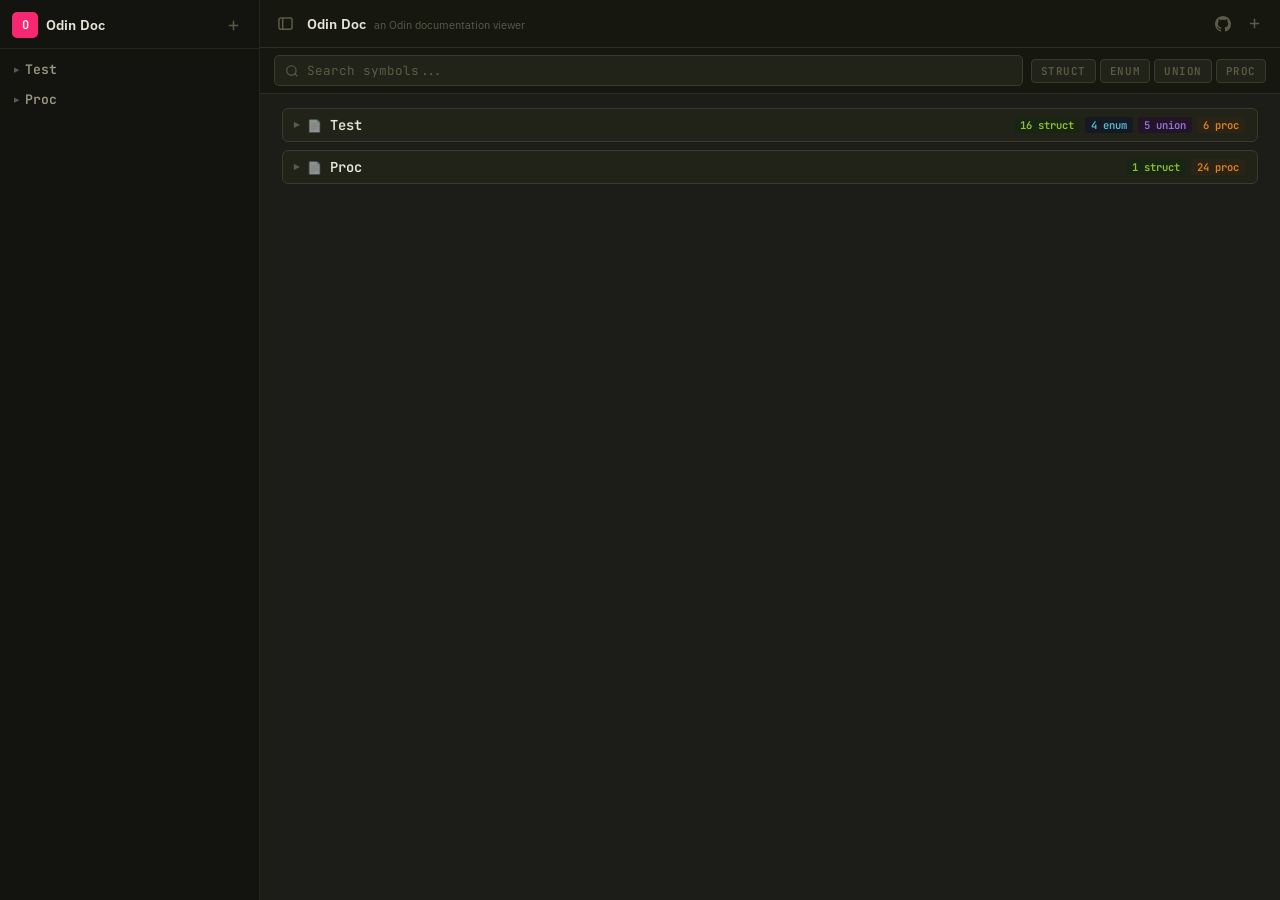
==== commit 52f1b487: "revert colorscheme" ====
--- a/output.html
+++ b/output.html
@@ -8,47 +8,43 @@
 @import url('https://fonts.googleapis.com/css2?family=JetBrains+Mono:wght@400;600&family=IBM+Plex+Sans:wght@400;500;600&display=swap');
 
 :root {
-      --bg: #1b1b1b;
-      --bg2: #141414;
-      --bg3: #242424;
-
-      --card: #202020;
-      --card-hover: #282828;
-
-      --border: #303030;
-      --border2: #3a3a3a;
-      --border3: #454545;
-
-      --text: #abb2bf;
-      --text-dim: #828997;
-      --text-faint: #5c6370;
-
-      --accent: #61afef;
-      --accent2: #4b7fd1;
-
-      --sb-bg: #141414;
-      --sb-border: #1b1b1b;
-      --sb-hover: #212121;
-      --sb-text: #9da5b4;
-
-      --kw: #c678dd;
-      --ty: #e5c07b;
-      --bi: #61afef;
-      --num: #d19a66;
-      --str: #98c379;
-      --cm: #5c6370;
-      --br: #abb2bf;
-      --op: #56b6c2;
-      --ident: #e06c75;
-
-      --proc-bg: #2e2a1a;
-      --proc-fg: #ffc66d;
-      --struct-bg: #1a242e;
-      --struct-fg: #61afef;
-      --enum-bg: #1a2e1f;
-      --enum-fg: #98c379;
-      --union-bg: #281a2e;
-      --union-fg: #b38df7;
+  --bg:          #1c1d18;
+  --bg2:         #16170f;
+  --bg3:         #222318;
+  --card:        #23241a;
+  --card-hover:  #282920;
+  --border:      #2e2f24;
+  --border2:     #3a3b2e;
+  --border3:     #454637;
+  --text:        #e8e6d9;
+  --text-dim:    #9a9880;
+  --text-faint:  #5c5a48;
+  --accent:      #f92672;
+  --accent2:     #fd971f;
+
+  --sb-bg:       #131410;
+  --sb-border:   #252619;
+  --sb-hover:    #1e1f16;
+  --sb-text:     #c8c6b4;
+
+  --file-line:   #3a3b2e;
+
+  /* syntax */
+  --kw:          #f92672;
+  --ty:          #66d9ef;
+  --bi:          #a6e22e;
+  --num:         #ae81ff;
+  --str:         #e6db74;
+  --cm:          #6a6854;
+  --br:          #c8c6b4;
+  --op:          #6e6d5a;
+  --ident:       #e8e6d9;
+
+  /* badges */
+  --proc-bg:     #2c2416;   --proc-fg:   #fd971f;
+  --struct-bg:   #172514;   --struct-fg: #a6e22e;
+  --enum-bg:     #121826;   --enum-fg:   #66d9ef;
+  --union-bg:    #22132a;   --union-fg:  #ae81ff;
 }
 
 *, *::before, *::after { box-sizing: border-box; margin: 0; padding: 0; }
@@ -61,6 +57,15 @@
   font-size: 14px;
   display: flex;
   overflow: hidden;
+}
+
+.odin-icon {
+  width: 16px;
+  height: 16px;
+  fill: none;
+  stroke: var(--accent); /* This uses your blue accent color */
+  stroke-width: 2;
+  flex-shrink: 0;
 }
 
 /* ════════════════════════════════════════
